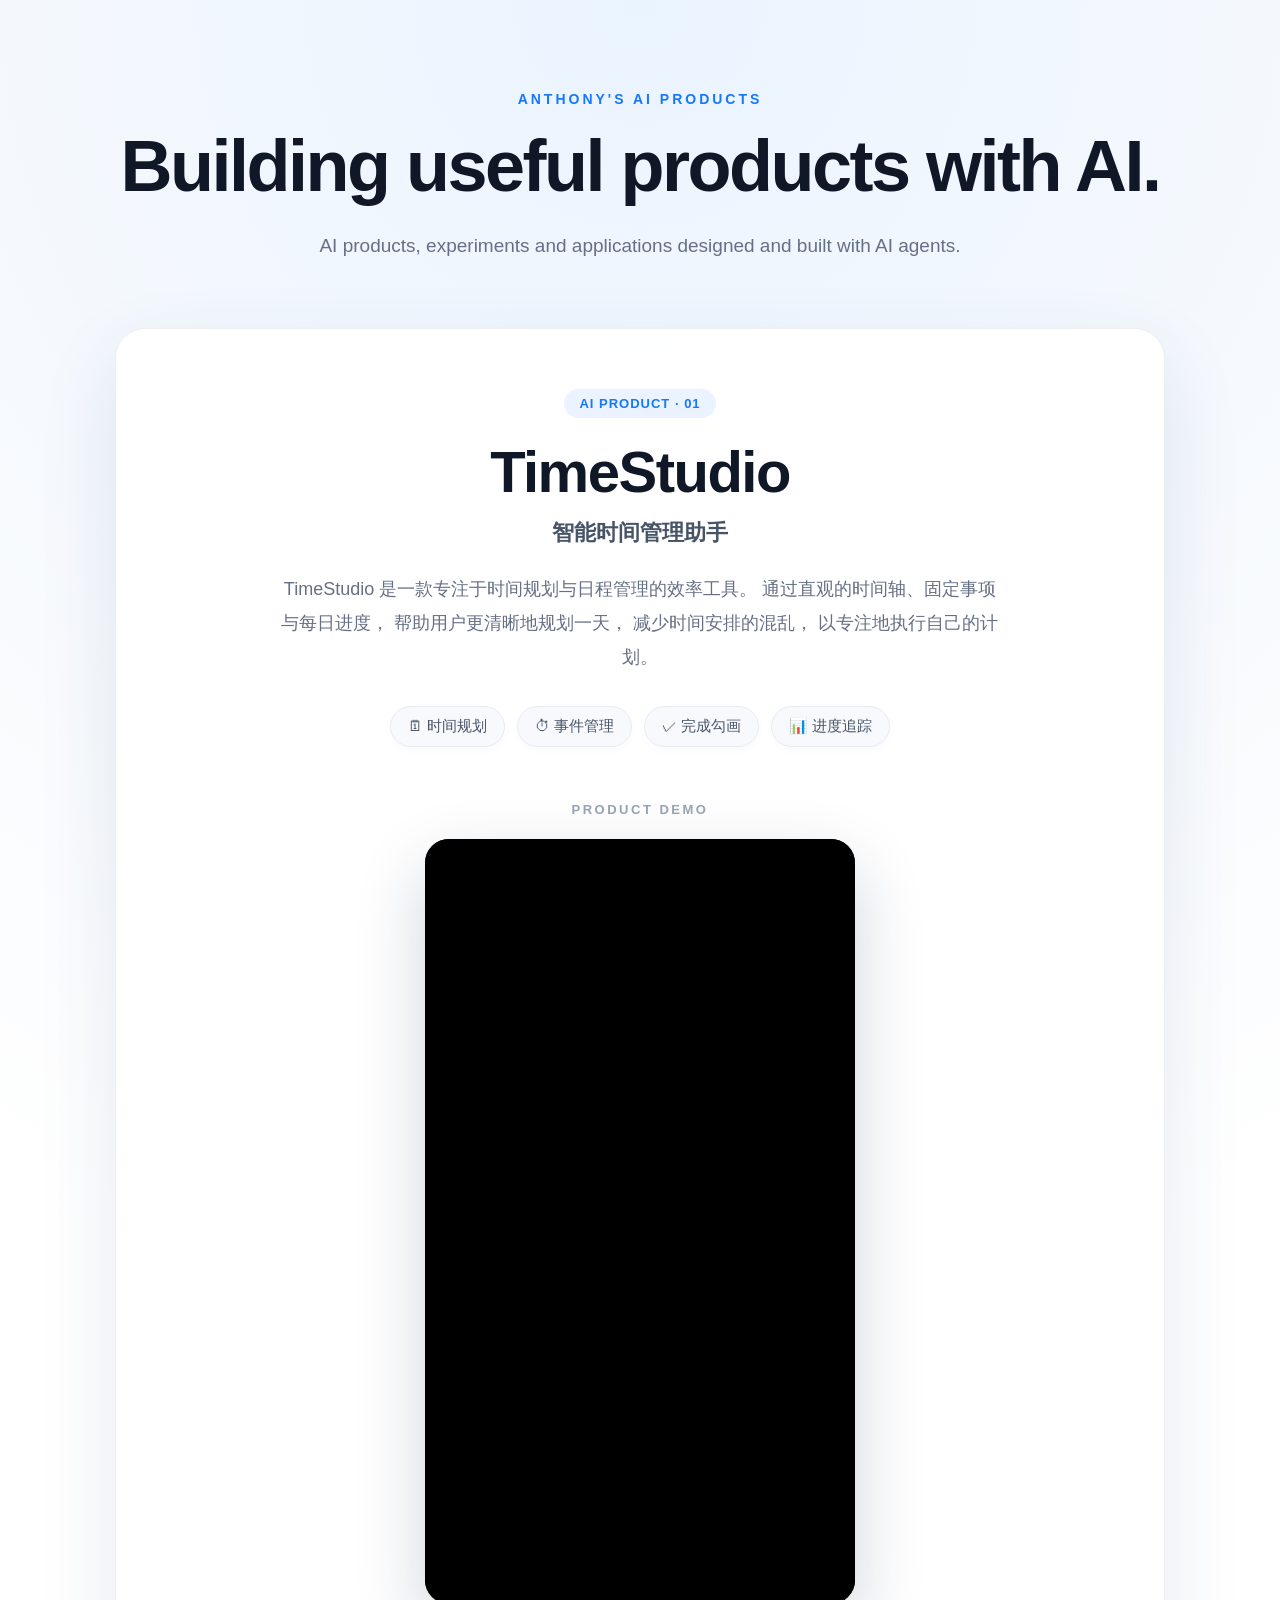
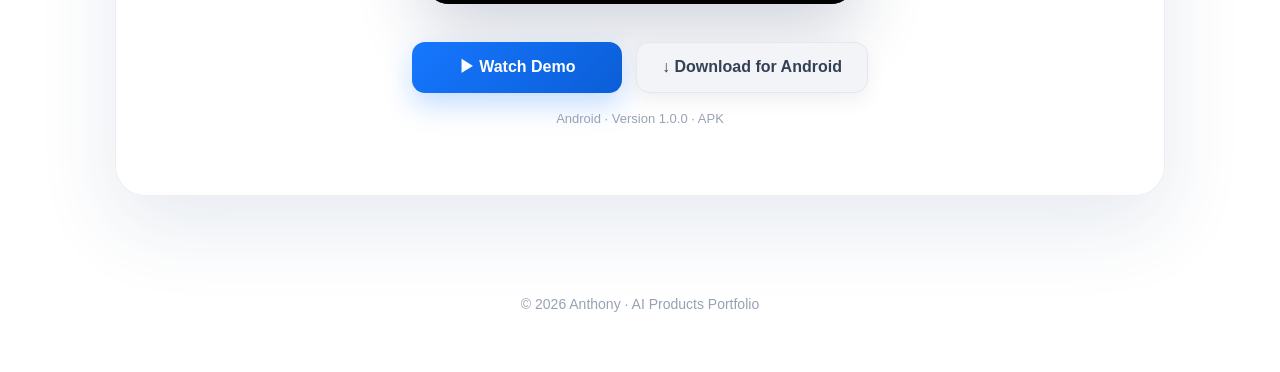
==== index.html @ 32ff1c7b "Update index.html" ====
<!DOCTYPE html>
<html lang="zh-CN">

<head>

  <meta charset="UTF-8">

  <meta name="viewport"
        content="width=device-width, initial-scale=1.0">

  <title>
    Anthony's AI Products | TimeStudio
  </title>


  <style>

    * {
      box-sizing: border-box;
    }


    html {
      scroll-behavior: smooth;
    }


    body {

      margin: 0;

      font-family:
        -apple-system,
        BlinkMacSystemFont,
        "Segoe UI",
        "PingFang SC",
        "Microsoft YaHei",
        Arial,
        sans-serif;

      color: #172033;

      background:
        radial-gradient(
          circle at 50% 0%,
          #eaf4ff 0%,
          #f6f9fd 35%,
          #ffffff 65%
        );

    }


    /* =========================
       HEADER
       ========================= */


    header {

      max-width: 1100px;

      margin: auto;

      padding:
        90px
        30px
        55px;

      text-align: center;

    }


    .brand {

      display: inline-block;

      margin-bottom: 22px;

      font-size: 14px;

      font-weight: 800;

      letter-spacing: 3px;

      color: #1677ff;

    }


    header h1 {

      margin: 0;

      font-size:
        clamp(
          42px,
          7vw,
          72px
        );

      line-height: 1.05;

      letter-spacing: -2.5px;

      color: #101828;

    }


    header p {

      max-width: 680px;

      margin:
        24px
        auto
        0;

      font-size: 19px;

      line-height: 1.8;

      color: #667085;

    }



    /* =========================
       PRODUCT CARD
       ========================= */


    .product {

      max-width: 1050px;

      margin:
        10px
        auto
        100px;

      padding:
        60px
        55px
        65px;

      background:
        rgba(
          255,
          255,
          255,
          0.94
        );

      border:
        1px
        solid
        rgba(
          20,
          40,
          80,
          0.08
        );

      border-radius: 30px;

      box-shadow:
        0
        30px
        80px
        rgba(
          31,
          65,
          120,
          0.11
        );

      backdrop-filter:
        blur(18px);

    }



    .product-top {

      max-width: 760px;

      margin: auto;

      text-align: center;

    }



    .product-label {

      display: inline-block;

      padding:
        7px
        15px;

      margin-bottom: 20px;

      background: #eaf3ff;

      color: #1677ff;

      border-radius: 999px;

      font-size: 13px;

      font-weight: 800;

      letter-spacing: 1px;

    }



    .product h2 {

      margin: 0;

      font-size:
        clamp(
          40px,
          5vw,
          58px
        );

      letter-spacing: -1.5px;

      color: #101828;

    }



    .subtitle {

      margin-top: 13px;

      font-size: 22px;

      font-weight: 600;

      color: #475467;

    }



    .description {

      max-width: 720px;

      margin:
        24px
        auto
        0;

      font-size: 18px;

      line-height: 1.9;

      color: #667085;

    }



    /* =========================
       FEATURES
       ========================= */


    .features {

      display: flex;

      flex-wrap: wrap;

      justify-content: center;

      gap: 12px;

      margin:
        32px
        0
        10px;

    }



    .feature {

      padding:
        10px
        17px;

      background: #f7f9fc;

      border:
        1px
        solid
        #e7ecf3;

      border-radius: 999px;

      font-size: 15px;

      color: #475467;

      box-shadow:
        0
        3px
        10px
        rgba(
          0,
          0,
          0,
          0.025
        );

    }



    /* =========================
       DEMO VIDEO
       ========================= */


    .demo-section {

      margin-top: 55px;

      text-align: center;

    }



    .demo-title {

      margin-bottom: 22px;

      font-size: 13px;

      font-weight: 800;

      letter-spacing: 2.5px;

      color: #98a2b3;

    }



    .video-wrapper {

      max-width: 430px;

      margin: auto;

      overflow: hidden;

      background: #000;

      border-radius: 24px;

      box-shadow:
        0
        28px
        70px
        rgba(
          20,
          40,
          80,
          0.2
        );

    }



    .video {

      display: block;

      width: 100%;

      aspect-ratio: 9 / 16;

      border: none;

      background: #000;

    }



    /* =========================
       BUTTONS
       ========================= */


    .buttons {

      display: flex;

      flex-wrap: wrap;

      justify-content: center;

      gap: 14px;

      margin-top: 38px;

    }



    .button {

      display: inline-flex;

      align-items: center;

      justify-content: center;

      min-width: 210px;

      padding:
        15px
        25px;

      border-radius: 13px;

      font-size: 16px;

      font-weight: 700;

      text-decoration: none;

      transition:
        transform 0.2s ease,
        box-shadow 0.2s ease,
        background 0.2s ease;

    }



    .button:hover {

      transform:
        translateY(-2px);

    }



    .primary {

      color: #ffffff;

      background:
        linear-gradient(
          135deg,
          #1677ff,
          #0b5ed7
        );

      box-shadow:
        0
        12px
        28px
        rgba(
          22,
          119,
          255,
          0.25
        );

    }



    .primary:hover {

      box-shadow:
        0
        16px
        34px
        rgba(
          22,
          119,
          255,
          0.32
        );

    }



    .download {

      color: #344054;

      background: #f2f4f7;

      border:
        1px
        solid
        #e4e7ec;

      box-shadow:
        0
        8px
        20px
        rgba(
          16,
          24,
          40,
          0.06
        );

    }



    .download:hover {

      background: #e9eef5;

    }



    /* =========================
       SMALL INFO
       ========================= */


    .download-note {

      margin-top: 16px;

      font-size: 13px;

      line-height: 1.6;

      color: #98a2b3;

    }



    /* =========================
       FOOTER
       ========================= */


    footer {

      padding:
        0
        20px
        60px;

      text-align: center;

      font-size: 14px;

      color: #98a2b3;

    }



    /* =========================
       MOBILE
       ========================= */


    @media (
      max-width: 700px
    ) {


      header {

        padding:
          60px
          22px
          40px;

      }


      header h1 {

        letter-spacing: -1.5px;

      }


      header p {

        font-size: 17px;

      }


      .product {

        margin:
          10px
          15px
          70px;

        padding:
          40px
          20px
          45px;

        border-radius: 22px;

      }


      .subtitle {

        font-size: 19px;

      }


      .description {

        font-size: 16px;

      }


      .video-wrapper {

        max-width: 100%;

      }


      .buttons {

        flex-direction: column;

      }


      .button {

        width: 100%;

      }


    }

  </style>

</head>



<body>



  <!-- =========================
       WEBSITE INTRO
       ========================= -->


  <header>

    <div class="brand">

      ANTHONY'S AI PRODUCTS

    </div>


    <h1>

      Building useful products
      with AI.

    </h1>


    <p>

      AI products, experiments and applications
      designed and built with AI agents.

    </p>

  </header>





  <!-- =========================
       TIMESTUDIO PRODUCT
       ========================= -->


  <main class="product">


    <div class="product-top">


      <div class="product-label">

        AI PRODUCT · 01

      </div>



      <h2>

        TimeStudio

      </h2>



      <div class="subtitle">

        智能时间管理助手

      </div>



      <p class="description">

        TimeStudio 是一款专注于时间规划与日程管理的效率工具。
        通过直观的时间轴、固定事项与每日进度，
        帮助用户更清晰地规划一天，
        减少时间安排的混乱，
        以专注地执行自己的计划。

      </p>



      <!-- 功能标签 -->


      <div class="features">


        <div class="feature">

          🗓 时间规划

        </div>


        <div class="feature">

          ⏱ 事件管理

        </div>


        <div class="feature">

          ✓ 完成勾画

        </div>


        <div class="feature">

          📊 进度追踪

        </div>


      </div>


    </div>





    <!-- =========================
         PRODUCT DEMO
         ========================= -->


    <section class="demo-section">


      <div class="demo-title">

        PRODUCT DEMO

      </div>



      <div class="video-wrapper">


        <iframe

          class="video"

          src="https://player.bilibili.com/player.html?isOutside=true&bvid=BV1Lkh467E7m&p=1&autoplay=0"

          scrolling="no"

          frameborder="0"

          allow="fullscreen"

          allowfullscreen>

        </iframe>


      </div>





      <!-- =========================
           ACTION BUTTONS
           ========================= -->


      <div class="buttons">


        <!-- Bilibili 视频 -->


        <a

          class="button primary"

          href="https://www.bilibili.com/video/BV1Lkh467E7m/"

          target="_blank"

          rel="noopener noreferrer">

          ▶ Watch Demo

        </a>



        <!-- Android APK 下载 -->


        <a

          class="button download"

          href="https://github.com/shuizhongjushi0910-eng/shuizhongjushi0910-eng.github.io/releases/download/v1.0.0/TimeStudio-v1.0.0-Android.apk">

          ↓ Download for Android

        </a>


      </div>



      <div class="download-note">

        Android · Version 1.0.0 · APK

      </div>


    </section>


  </main>





  <!-- =========================
       FOOTER
       ========================= -->


  <footer>

    © 2026 Anthony · AI Products Portfolio

  </footer>



</body>

</html>
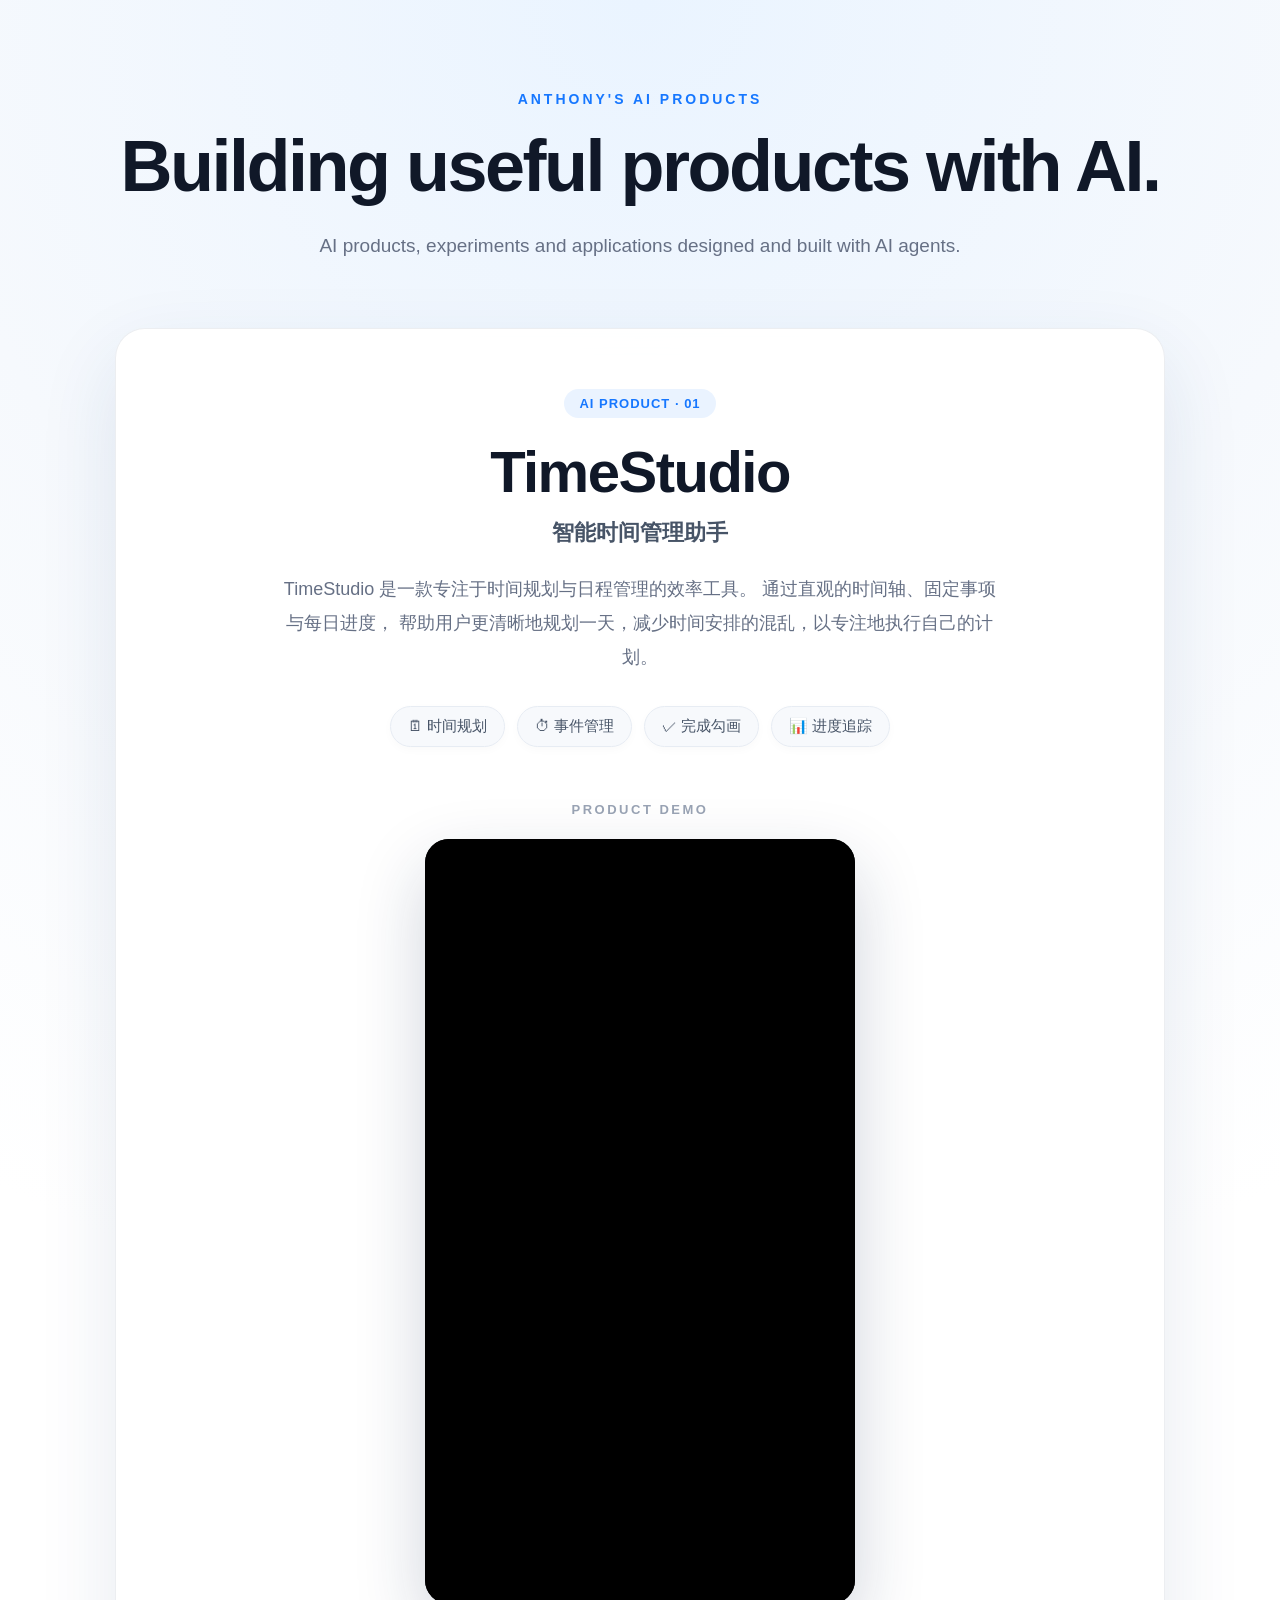
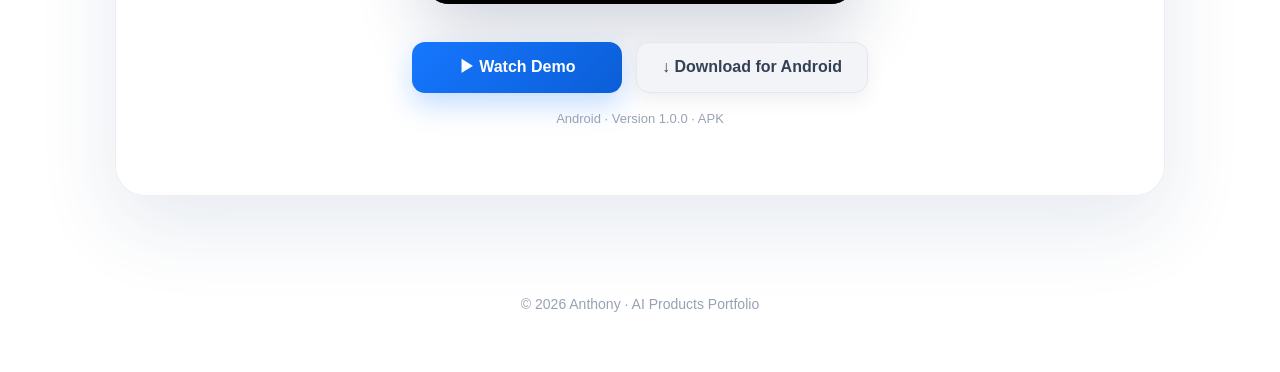
==== commit 1359f251: "Update index.html" ====
--- a/index.html
+++ b/index.html
@@ -758,9 +758,7 @@
 
         TimeStudio 是一款专注于时间规划与日程管理的效率工具。
         通过直观的时间轴、固定事项与每日进度，
-        帮助用户更清晰地规划一天，
-        减少时间安排的混乱，
-        以专注地执行自己的计划。
+        帮助用户更清晰地规划一天，减少时间安排的混乱，以专注地执行自己的计划。
 
       </p>
 
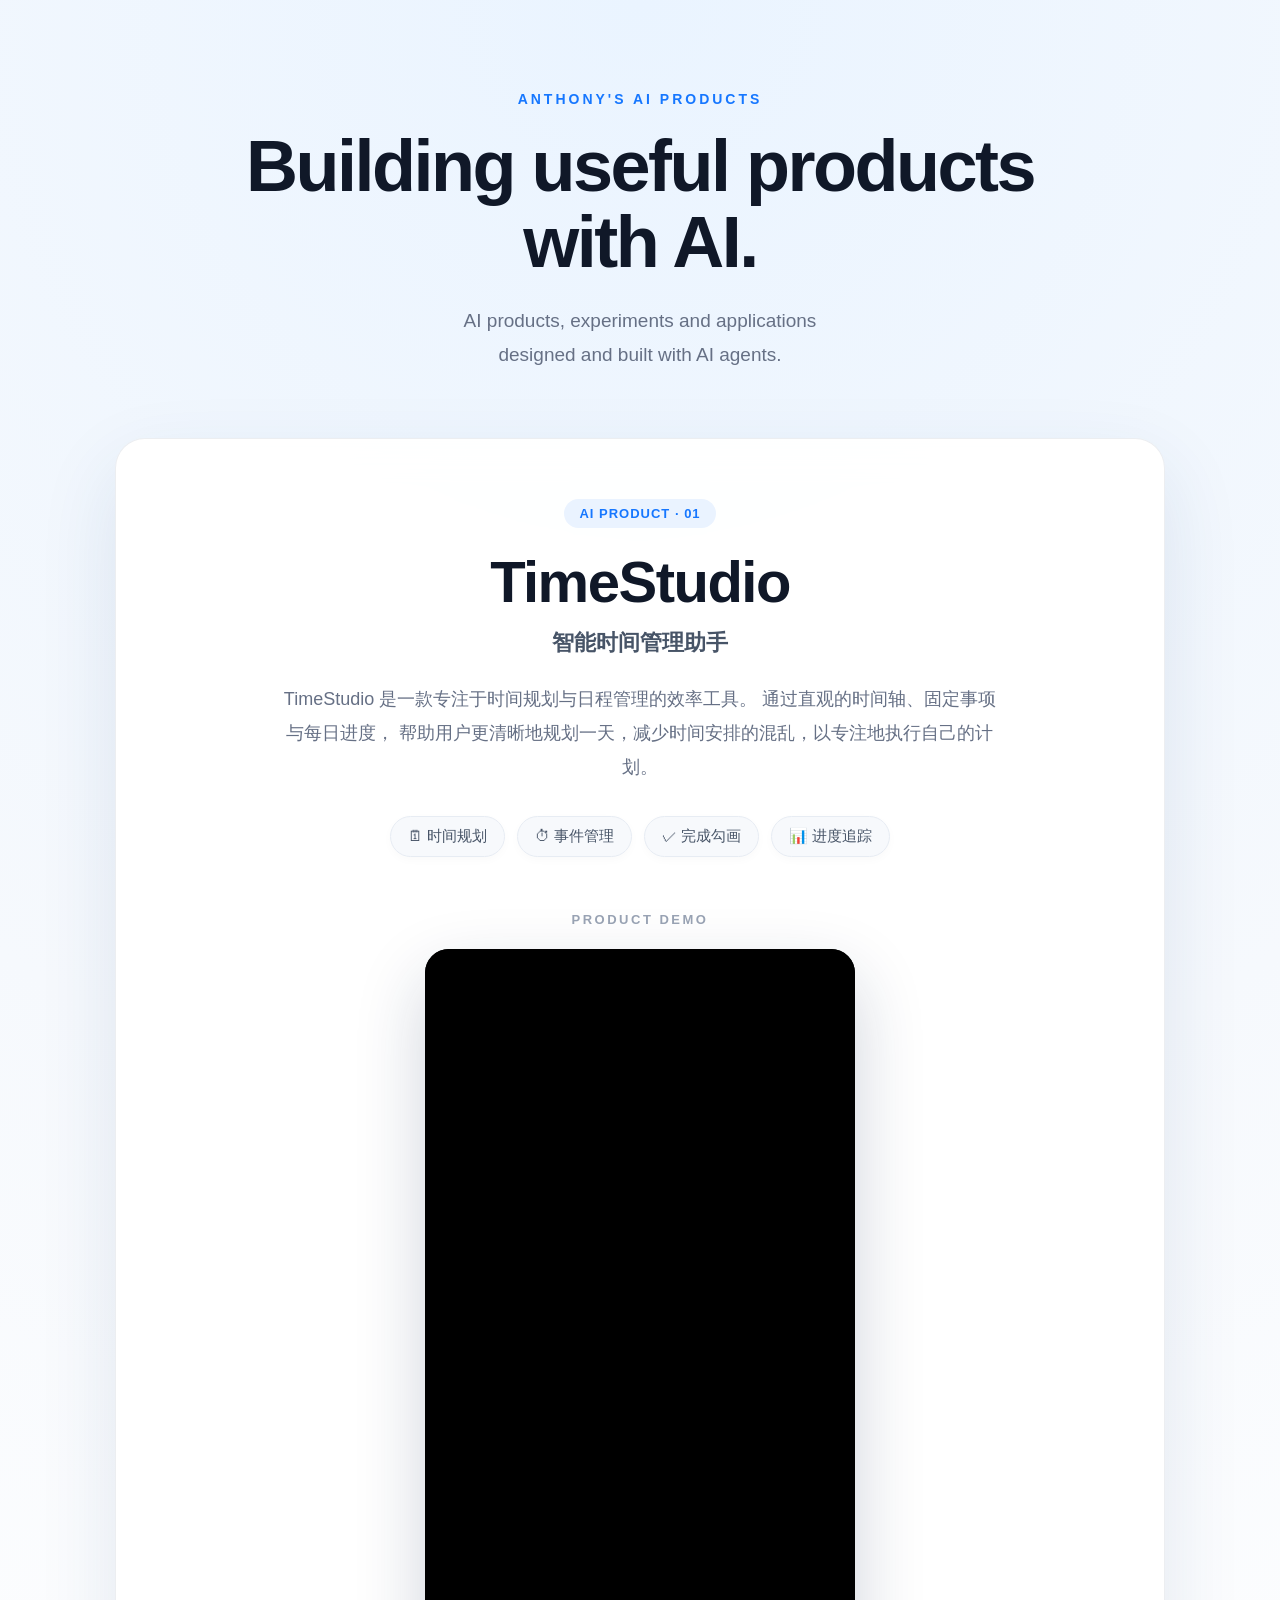
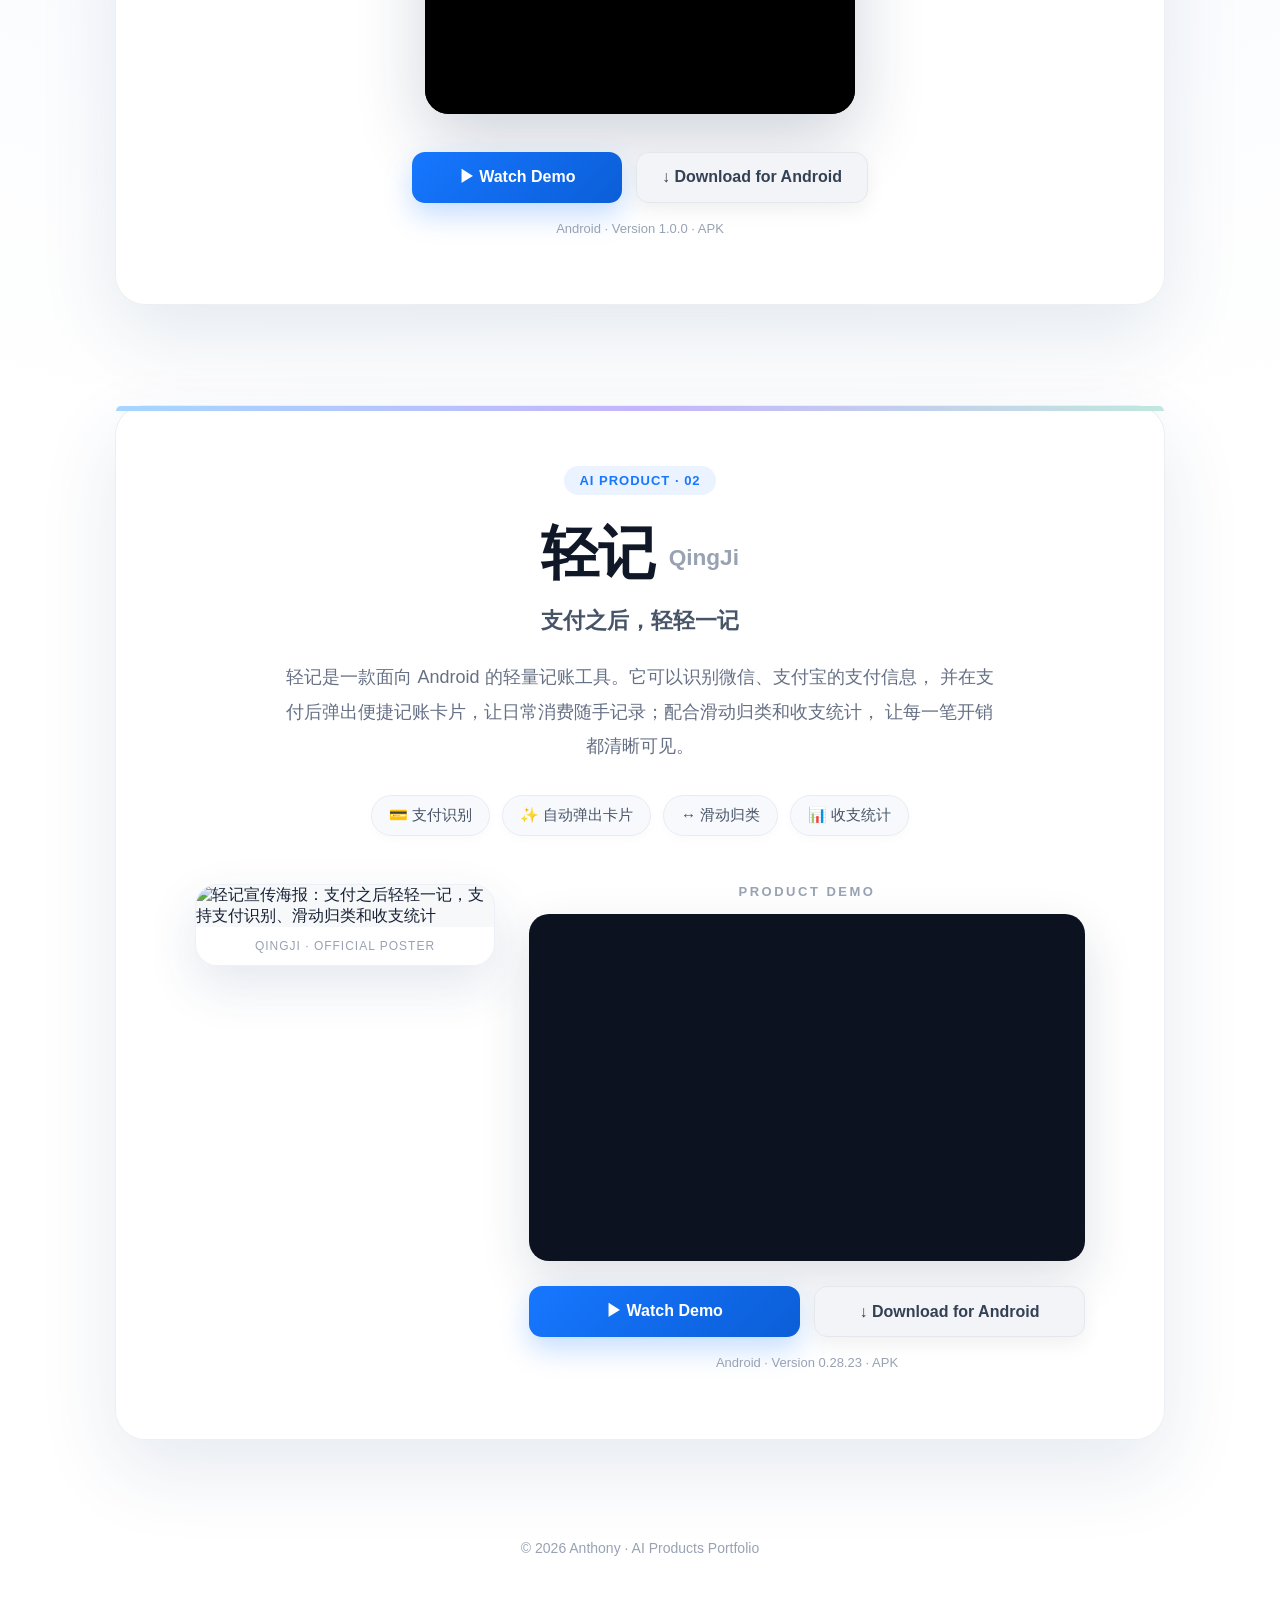
==== commit f93990f2: "Update index.html" ====
--- a/index.html
+++ b/index.html
@@ -1,928 +1,344 @@
 <!DOCTYPE html>
 <html lang="zh-CN">
-
 <head>
-
   <meta charset="UTF-8">
-
-  <meta name="viewport"
-        content="width=device-width, initial-scale=1.0">
-
-  <title>
-    Anthony's AI Products | TimeStudio
-  </title>
-
-
+  <meta name="viewport" content="width=device-width, initial-scale=1.0">
+  <meta name="description" content="Anthony's AI Products：TimeStudio 智能时间管理助手与轻记智能记账工具。">
+  <title>Anthony's AI Products | TimeStudio &amp; 轻记</title>
   <style>
-
-    * {
-      box-sizing: border-box;
-    }
-
-
-    html {
-      scroll-behavior: smooth;
-    }
-
-
+    * { box-sizing: border-box; }
+    html { scroll-behavior: smooth; }
     body {
-
       margin: 0;
-
-      font-family:
-        -apple-system,
-        BlinkMacSystemFont,
-        "Segoe UI",
-        "PingFang SC",
-        "Microsoft YaHei",
-        Arial,
-        sans-serif;
-
+      font-family: -apple-system, BlinkMacSystemFont, "Segoe UI", "PingFang SC", "Microsoft YaHei", Arial, sans-serif;
       color: #172033;
-
-      background:
-        radial-gradient(
-          circle at 50% 0%,
-          #eaf4ff 0%,
-          #f6f9fd 35%,
-          #ffffff 65%
-        );
-
-    }
-
-
-    /* =========================
-       HEADER
-       ========================= */
-
-
+      background: radial-gradient(circle at 50% 0%, #eaf4ff 0%, #f6f9fd 35%, #ffffff 65%);
+    }
     header {
-
       max-width: 1100px;
-
       margin: auto;
-
-      padding:
-        90px
-        30px
-        55px;
-
-      text-align: center;
-
-    }
-
-
+      padding: 90px 30px 55px;
+      text-align: center;
+    }
     .brand {
-
       display: inline-block;
-
       margin-bottom: 22px;
-
       font-size: 14px;
-
       font-weight: 800;
-
       letter-spacing: 3px;
-
       color: #1677ff;
-
-    }
-
-
+    }
     header h1 {
-
       margin: 0;
-
-      font-size:
-        clamp(
-          42px,
-          7vw,
-          72px
-        );
-
+      font-size: clamp(42px, 7vw, 72px);
       line-height: 1.05;
-
       letter-spacing: -2.5px;
-
       color: #101828;
-
-    }
-
-
+    }
     header p {
-
       max-width: 680px;
-
-      margin:
-        24px
-        auto
-        0;
-
+      margin: 24px auto 0;
       font-size: 19px;
-
       line-height: 1.8;
-
       color: #667085;
-
-    }
-
-
-
-    /* =========================
-       PRODUCT CARD
-       ========================= */
-
-
+    }
     .product {
-
       max-width: 1050px;
-
-      margin:
-        10px
-        auto
-        100px;
-
-      padding:
-        60px
-        55px
-        65px;
-
-      background:
-        rgba(
-          255,
-          255,
-          255,
-          0.94
-        );
-
-      border:
-        1px
-        solid
-        rgba(
-          20,
-          40,
-          80,
-          0.08
-        );
-
+      margin: 10px auto 100px;
+      padding: 60px 55px 65px;
+      background: rgba(255, 255, 255, 0.94);
+      border: 1px solid rgba(20, 40, 80, 0.08);
       border-radius: 30px;
-
-      box-shadow:
-        0
-        30px
-        80px
-        rgba(
-          31,
-          65,
-          120,
-          0.11
-        );
-
-      backdrop-filter:
-        blur(18px);
-
-    }
-
-
-
+      box-shadow: 0 30px 80px rgba(31, 65, 120, 0.11);
+      backdrop-filter: blur(18px);
+    }
     .product-top {
-
       max-width: 760px;
-
       margin: auto;
-
-      text-align: center;
-
-    }
-
-
-
+      text-align: center;
+    }
     .product-label {
-
       display: inline-block;
-
-      padding:
-        7px
-        15px;
-
+      padding: 7px 15px;
       margin-bottom: 20px;
-
       background: #eaf3ff;
-
       color: #1677ff;
-
       border-radius: 999px;
-
       font-size: 13px;
-
       font-weight: 800;
-
       letter-spacing: 1px;
-
-    }
-
-
-
+    }
     .product h2 {
-
       margin: 0;
-
-      font-size:
-        clamp(
-          40px,
-          5vw,
-          58px
-        );
-
+      font-size: clamp(40px, 5vw, 58px);
       letter-spacing: -1.5px;
-
       color: #101828;
-
-    }
-
-
-
+    }
     .subtitle {
-
       margin-top: 13px;
-
       font-size: 22px;
-
       font-weight: 600;
-
       color: #475467;
-
-    }
-
-
-
+    }
     .description {
-
       max-width: 720px;
-
-      margin:
-        24px
-        auto
-        0;
-
+      margin: 24px auto 0;
       font-size: 18px;
-
       line-height: 1.9;
-
       color: #667085;
-
-    }
-
-
-
-    /* =========================
-       FEATURES
-       ========================= */
-
-
+    }
     .features {
-
       display: flex;
-
       flex-wrap: wrap;
-
       justify-content: center;
-
       gap: 12px;
-
-      margin:
-        32px
-        0
-        10px;
-
-    }
-
-
-
+      margin: 32px 0 10px;
+    }
     .feature {
-
-      padding:
-        10px
-        17px;
-
+      padding: 10px 17px;
       background: #f7f9fc;
-
-      border:
-        1px
-        solid
-        #e7ecf3;
-
+      border: 1px solid #e7ecf3;
       border-radius: 999px;
-
       font-size: 15px;
-
       color: #475467;
-
-      box-shadow:
-        0
-        3px
-        10px
-        rgba(
-          0,
-          0,
-          0,
-          0.025
-        );
-
-    }
-
-
-
-    /* =========================
-       DEMO VIDEO
-       ========================= */
-
-
+      box-shadow: 0 3px 10px rgba(0, 0, 0, 0.025);
+    }
     .demo-section {
-
       margin-top: 55px;
-
-      text-align: center;
-
-    }
-
-
-
+      text-align: center;
+    }
     .demo-title {
-
       margin-bottom: 22px;
-
       font-size: 13px;
-
       font-weight: 800;
-
       letter-spacing: 2.5px;
-
       color: #98a2b3;
-
-    }
-
-
-
+    }
     .video-wrapper {
-
       max-width: 430px;
-
       margin: auto;
-
       overflow: hidden;
-
       background: #000;
-
       border-radius: 24px;
-
-      box-shadow:
-        0
-        28px
-        70px
-        rgba(
-          20,
-          40,
-          80,
-          0.2
-        );
-
-    }
-
-
-
+      box-shadow: 0 28px 70px rgba(20, 40, 80, 0.2);
+    }
     .video {
-
       display: block;
-
       width: 100%;
-
       aspect-ratio: 9 / 16;
-
       border: none;
-
       background: #000;
-
-    }
-
-
-
-    /* =========================
-       BUTTONS
-       ========================= */
-
-
+    }
     .buttons {
-
       display: flex;
-
       flex-wrap: wrap;
-
       justify-content: center;
-
       gap: 14px;
-
       margin-top: 38px;
-
-    }
-
-
-
+    }
     .button {
-
       display: inline-flex;
-
       align-items: center;
-
       justify-content: center;
-
       min-width: 210px;
-
-      padding:
-        15px
-        25px;
-
+      padding: 15px 25px;
       border-radius: 13px;
-
       font-size: 16px;
-
       font-weight: 700;
-
       text-decoration: none;
-
-      transition:
-        transform 0.2s ease,
-        box-shadow 0.2s ease,
-        background 0.2s ease;
-
-    }
-
-
-
-    .button:hover {
-
-      transform:
-        translateY(-2px);
-
-    }
-
-
-
+      transition: transform 0.2s ease, box-shadow 0.2s ease, background 0.2s ease;
+    }
+    .button:hover { transform: translateY(-2px); }
+    .button:focus-visible { outline: 3px solid #91c2ff; outline-offset: 3px; }
     .primary {
-
       color: #ffffff;
-
-      background:
-        linear-gradient(
-          135deg,
-          #1677ff,
-          #0b5ed7
-        );
-
-      box-shadow:
-        0
-        12px
-        28px
-        rgba(
-          22,
-          119,
-          255,
-          0.25
-        );
-
-    }
-
-
-
-    .primary:hover {
-
-      box-shadow:
-        0
-        16px
-        34px
-        rgba(
-          22,
-          119,
-          255,
-          0.32
-        );
-
-    }
-
-
-
+      background: linear-gradient(135deg, #1677ff, #0b5ed7);
+      box-shadow: 0 12px 28px rgba(22, 119, 255, 0.25);
+    }
+    .primary:hover { box-shadow: 0 16px 34px rgba(22, 119, 255, 0.32); }
     .download {
-
       color: #344054;
-
       background: #f2f4f7;
-
-      border:
-        1px
-        solid
-        #e4e7ec;
-
-      box-shadow:
-        0
-        8px
-        20px
-        rgba(
-          16,
-          24,
-          40,
-          0.06
-        );
-
-    }
-
-
-
-    .download:hover {
-
-      background: #e9eef5;
-
-    }
-
-
-
-    /* =========================
-       SMALL INFO
-       ========================= */
-
-
+      border: 1px solid #e4e7ec;
+      box-shadow: 0 8px 20px rgba(16, 24, 40, 0.06);
+    }
+    .download:hover { background: #e9eef5; }
     .download-note {
-
       margin-top: 16px;
-
       font-size: 13px;
-
       line-height: 1.6;
-
       color: #98a2b3;
-
-    }
-
-
-
-    /* =========================
-       FOOTER
-       ========================= */
-
-
+    }
     footer {
-
-      padding:
-        0
-        20px
-        60px;
-
-      text-align: center;
-
+      padding: 0 20px 60px;
+      text-align: center;
       font-size: 14px;
-
       color: #98a2b3;
-
-    }
-
-
-
-    /* =========================
-       MOBILE
-       ========================= */
-
-
-    @media (
-      max-width: 700px
-    ) {
-
-
-      header {
-
-        padding:
-          60px
-          22px
-          40px;
-
-      }
-
-
-      header h1 {
-
-        letter-spacing: -1.5px;
-
-      }
-
-
-      header p {
-
-        font-size: 17px;
-
-      }
-
-
-      .product {
-
-        margin:
-          10px
-          15px
-          70px;
-
-        padding:
-          40px
-          20px
-          45px;
-
-        border-radius: 22px;
-
-      }
-
-
-      .subtitle {
-
-        font-size: 19px;
-
-      }
-
-
-      .description {
-
-        font-size: 16px;
-
-      }
-
-
-      .video-wrapper {
-
-        max-width: 100%;
-
-      }
-
-
-      .buttons {
-
-        flex-direction: column;
-
-      }
-
-
-      .button {
-
-        width: 100%;
-
-      }
-
-
-    }
-
+    }
+
+    /* 轻记：延续原有产品卡片风格，仅增加海报与横屏视频的组合布局 */
+    .qingji-product { position: relative; }
+    .qingji-product::before {
+      content: "";
+      position: absolute;
+      inset: 0 0 auto 0;
+      height: 5px;
+      border-radius: 30px 30px 0 0;
+      background: linear-gradient(90deg, #a5d6ff, #c4b5fd, #c1e7de);
+    }
+    .qingji-showcase {
+      display: grid;
+      grid-template-columns: minmax(0, 300px) minmax(0, 1fr);
+      gap: 34px;
+      align-items: start;
+      max-width: 890px;
+      margin: 48px auto 0;
+    }
+    .qingji-poster {
+      margin: 0;
+      border: 1px solid #edf0f6;
+      border-radius: 22px;
+      overflow: hidden;
+      background: #f6f8fa;
+      box-shadow: 0 20px 50px rgba(31, 65, 120, 0.12);
+    }
+    .qingji-poster img {
+      display: block;
+      width: 100%;
+      height: auto;
+    }
+    .qingji-showcase .demo-title { text-align: center; margin: 0 0 15px; }
+    .qingji-video {
+      width: 100%;
+      border-radius: 20px;
+      overflow: hidden;
+      background: #0c1220;
+      box-shadow: 0 20px 50px rgba(20, 40, 80, 0.14);
+    }
+    .qingji-video iframe {
+      display: block;
+      width: 100%;
+      aspect-ratio: 16 / 10;
+      border: 0;
+    }
+    .qingji-showcase .buttons { margin-top: 25px; }
+    .qingji-showcase .button { flex: 1 1 210px; min-width: 0; padding-inline: 17px; }
+    .qingji-showcase .download-note { text-align: center; }
+    .poster-caption {
+      display: block;
+      padding: 12px 16px;
+      text-align: center;
+      font-size: 12px;
+      letter-spacing: 1px;
+      color: #98a2b3;
+      background: white;
+    }
+
+    @media (max-width: 700px) {
+      header { padding: 60px 22px 40px; }
+      header h1 { letter-spacing: -1.5px; }
+      header p { font-size: 17px; }
+      .product { margin: 10px 15px 70px; padding: 40px 20px 45px; border-radius: 22px; }
+      .subtitle { font-size: 19px; }
+      .description { font-size: 16px; }
+      .video-wrapper { max-width: 100%; }
+      .buttons { flex-direction: column; }
+      .button { width: 100%; }
+      .qingji-showcase { grid-template-columns: 1fr; gap: 30px; margin-top: 35px; }
+      .qingji-poster { max-width: 350px; width: 100%; margin: auto; }
+      .qingji-product::before { border-radius: 22px 22px 0 0; }
+      .qingji-showcase .buttons { flex-direction: column; }
+      .qingji-showcase .button { flex: initial; }
+    }
   </style>
-
 </head>
-
-
-
 <body>
-
-
-
-  <!-- =========================
-       WEBSITE INTRO
-       ========================= -->
-
-
+  <!-- 网站首页简介 -->
   <header>
-
-    <div class="brand">
-
-      ANTHONY'S AI PRODUCTS
-
-    </div>
-
-
-    <h1>
-
-      Building useful products
-      with AI.
-
-    </h1>
-
-
-    <p>
-
-      AI products, experiments and applications
-      designed and built with AI agents.
-
-    </p>
-
+    <div class="brand">ANTHONY'S AI PRODUCTS</div>
+    <h1>Building useful products<br>with AI.</h1>
+    <p>AI products, experiments and applications<br>designed and built with AI agents.</p>
   </header>
 
-
-
-
-
-  <!-- =========================
-       TIMESTUDIO PRODUCT
-       ========================= -->
-
-
-  <main class="product">
-
-
-    <div class="product-top">
-
-
-      <div class="product-label">
-
-        AI PRODUCT · 01
-
+  <!-- 产品 01：TimeStudio（保留原有内容和链接） -->
+  <main>
+    <section class="product" id="timestudio" aria-labelledby="timestudio-title">
+      <div class="product-top">
+        <div class="product-label">AI PRODUCT · 01</div>
+        <h2 id="timestudio-title">TimeStudio</h2>
+        <div class="subtitle">智能时间管理助手</div>
+        <p class="description">
+          TimeStudio 是一款专注于时间规划与日程管理的效率工具。
+          通过直观的时间轴、固定事项与每日进度，
+          帮助用户更清晰地规划一天，减少时间安排的混乱，以专注地执行自己的计划。
+        </p>
+        <div class="features">
+          <div class="feature">🗓 时间规划</div>
+          <div class="feature">⏱ 事件管理</div>
+          <div class="feature">✓ 完成勾画</div>
+          <div class="feature">📊 进度追踪</div>
+        </div>
       </div>
-
-
-
-      <h2>
-
-        TimeStudio
-
-      </h2>
-
-
-
-      <div class="subtitle">
-
-        智能时间管理助手
-
+      <section class="demo-section" aria-label="TimeStudio 产品演示">
+        <div class="demo-title">PRODUCT DEMO</div>
+        <div class="video-wrapper">
+          <iframe class="video"
+            src="https://player.bilibili.com/player.html?isOutside=true&amp;bvid=BV1Lkh467E7m&amp;p=1&amp;autoplay=0"
+            title="TimeStudio 产品演示视频"
+            scrolling="no" allow="fullscreen" allowfullscreen loading="lazy"></iframe>
+        </div>
+        <div class="buttons">
+          <a class="button primary" href="https://www.bilibili.com/video/BV1Lkh467E7m/" target="_blank" rel="noopener noreferrer">▶ Watch Demo</a>
+          <a class="button download" href="https://github.com/shuizhongjushi0910-eng/shuizhongjushi0910-eng.github.io/releases/download/v1.0.0/TimeStudio-v1.0.0-Android.apk">↓ Download for Android</a>
+        </div>
+        <div class="download-note">Android · Version 1.0.0 · APK</div>
+      </section>
+    </section>
+
+    <!-- 产品 02：轻记 -->
+    <section class="product qingji-product" id="qingji" aria-labelledby="qingji-title">
+      <div class="product-top">
+        <div class="product-label">AI PRODUCT · 02</div>
+        <h2 id="qingji-title">轻记 <span lang="en" style="font-size:.39em;vertical-align:middle;letter-spacing:0;color:#98a2b3;font-weight:600">QingJi</span></h2>
+        <div class="subtitle">支付之后，轻轻一记</div>
+        <p class="description">
+          轻记是一款面向 Android 的轻量记账工具。它可以识别微信、支付宝的支付信息，
+          并在支付后弹出便捷记账卡片，让日常消费随手记录；配合滑动归类和收支统计，
+          让每一笔开销都清晰可见。
+        </p>
+        <div class="features">
+          <div class="feature">💳 支付识别</div>
+          <div class="feature">✨ 自动弹出卡片</div>
+          <div class="feature">↔ 滑动归类</div>
+          <div class="feature">📊 收支统计</div>
+        </div>
       </div>
 
-
-
-      <p class="description">
-
-        TimeStudio 是一款专注于时间规划与日程管理的效率工具。
-        通过直观的时间轴、固定事项与每日进度，
-        帮助用户更清晰地规划一天，减少时间安排的混乱，以专注地执行自己的计划。
-
-      </p>
-
-
-
-      <!-- 功能标签 -->
-
-
-      <div class="features">
-
-
-        <div class="feature">
-
-          🗓 时间规划
-
-        </div>
-
-
-        <div class="feature">
-
-          ⏱ 事件管理
-
-        </div>
-
-
-        <div class="feature">
-
-          ✓ 完成勾画
-
-        </div>
-
-
-        <div class="feature">
-
-          📊 进度追踪
-
-        </div>
-
-
+      <div class="qingji-showcase">
+        <figure class="qingji-poster">
+          <!-- 同目录必须上传 qingji-poster.png -->
+          <img src="qingji-poster.png" alt="轻记宣传海报：支付之后轻轻一记，支持支付识别、滑动归类和收支统计" loading="lazy">
+          <figcaption class="poster-caption">QINGJI · OFFICIAL POSTER</figcaption>
+        </figure>
+        <section aria-label="轻记宣传视频与下载">
+          <div class="demo-title">PRODUCT DEMO</div>
+          <div class="qingji-video">
+            <iframe
+              src="https://player.bilibili.com/player.html?isOutside=true&amp;bvid=BV1Wpak6gEKF&amp;p=1&amp;autoplay=0"
+              title="轻记 Android 智能记账宣传视频"
+              scrolling="no" allow="fullscreen" allowfullscreen loading="lazy"></iframe>
+          </div>
+          <div class="buttons">
+            <a class="button primary" href="https://www.bilibili.com/video/BV1Wpak6gEKF/" target="_blank" rel="noopener noreferrer">▶ Watch Demo</a>
+            <!-- 注意：必须先创建 tag 为 qingji-v0.28.23 的 GitHub Release，上传文件 QingJi-v0.28.23-Android.apk，下载按钮才会生效。 -->
+            <a class="button download" href="https://github.com/shuizhongjushi0910-eng/shuizhongjushi0910-eng.github.io/releases/download/qingji-v0.28.23/QingJi-v0.28.23-Android.apk">↓ Download for Android</a>
+          </div>
+          <div class="download-note">Android · Version 0.28.23 · APK</div>
+        </section>
       </div>
-
-
-    </div>
-
-
-
-
-
-    <!-- =========================
-         PRODUCT DEMO
-         ========================= -->
-
-
-    <section class="demo-section">
-
-
-      <div class="demo-title">
-
-        PRODUCT DEMO
-
-      </div>
-
-
-
-      <div class="video-wrapper">
-
-
-        <iframe
-
-          class="video"
-
-          src="https://player.bilibili.com/player.html?isOutside=true&bvid=BV1Lkh467E7m&p=1&autoplay=0"
-
-          scrolling="no"
-
-          frameborder="0"
-
-          allow="fullscreen"
-
-          allowfullscreen>
-
-        </iframe>
-
-
-      </div>
-
-
-
-
-
-      <!-- =========================
-           ACTION BUTTONS
-           ========================= -->
-
-
-      <div class="buttons">
-
-
-        <!-- Bilibili 视频 -->
-
-
-        <a
-
-          class="button primary"
-
-          href="https://www.bilibili.com/video/BV1Lkh467E7m/"
-
-          target="_blank"
-
-          rel="noopener noreferrer">
-
-          ▶ Watch Demo
-
-        </a>
-
-
-
-        <!-- Android APK 下载 -->
-
-
-        <a
-
-          class="button download"
-
-          href="https://github.com/shuizhongjushi0910-eng/shuizhongjushi0910-eng.github.io/releases/download/v1.0.0/TimeStudio-v1.0.0-Android.apk">
-
-          ↓ Download for Android
-
-        </a>
-
-
-      </div>
-
-
-
-      <div class="download-note">
-
-        Android · Version 1.0.0 · APK
-
-      </div>
-
-
     </section>
-
-
   </main>
 
-
-
-
-
-  <!-- =========================
-       FOOTER
-       ========================= -->
-
-
-  <footer>
-
-    © 2026 Anthony · AI Products Portfolio
-
-  </footer>
-
-
-
+  <footer>© 2026 Anthony · AI Products Portfolio</footer>
 </body>
-
 </html>
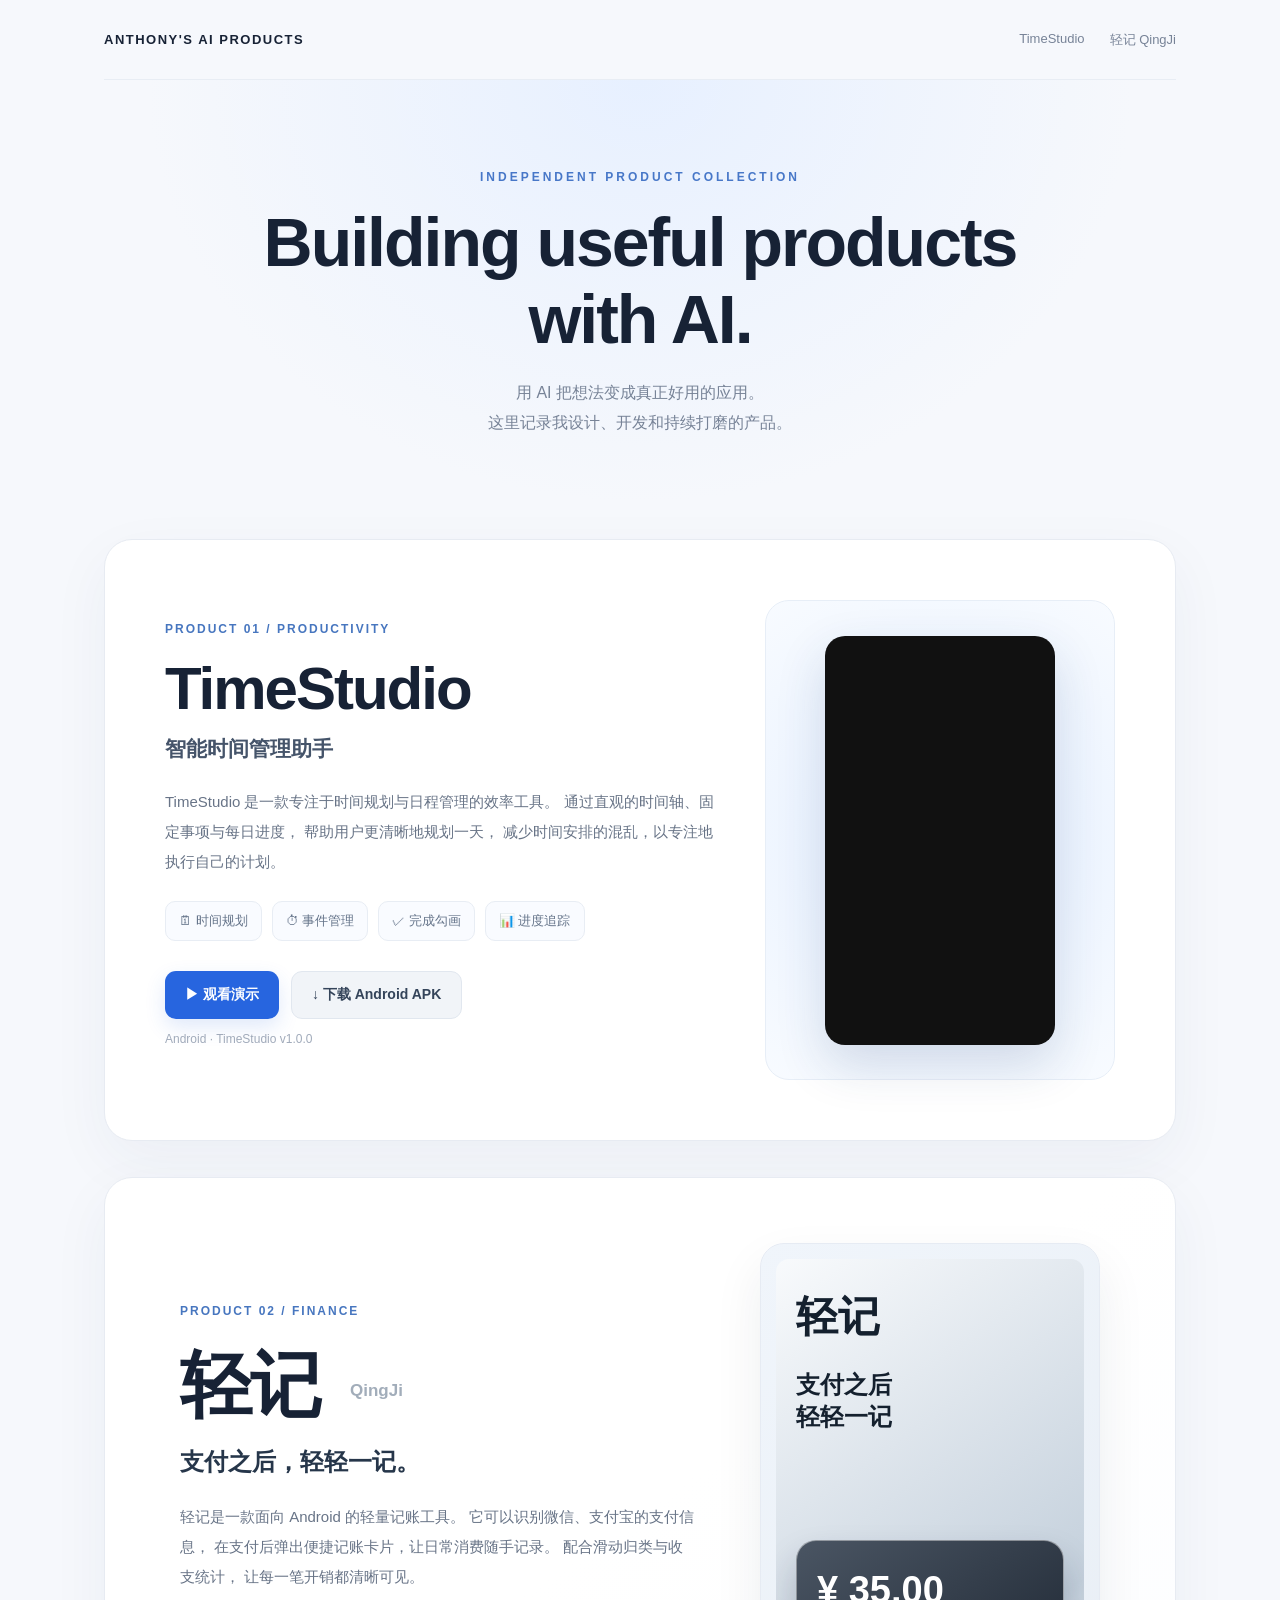
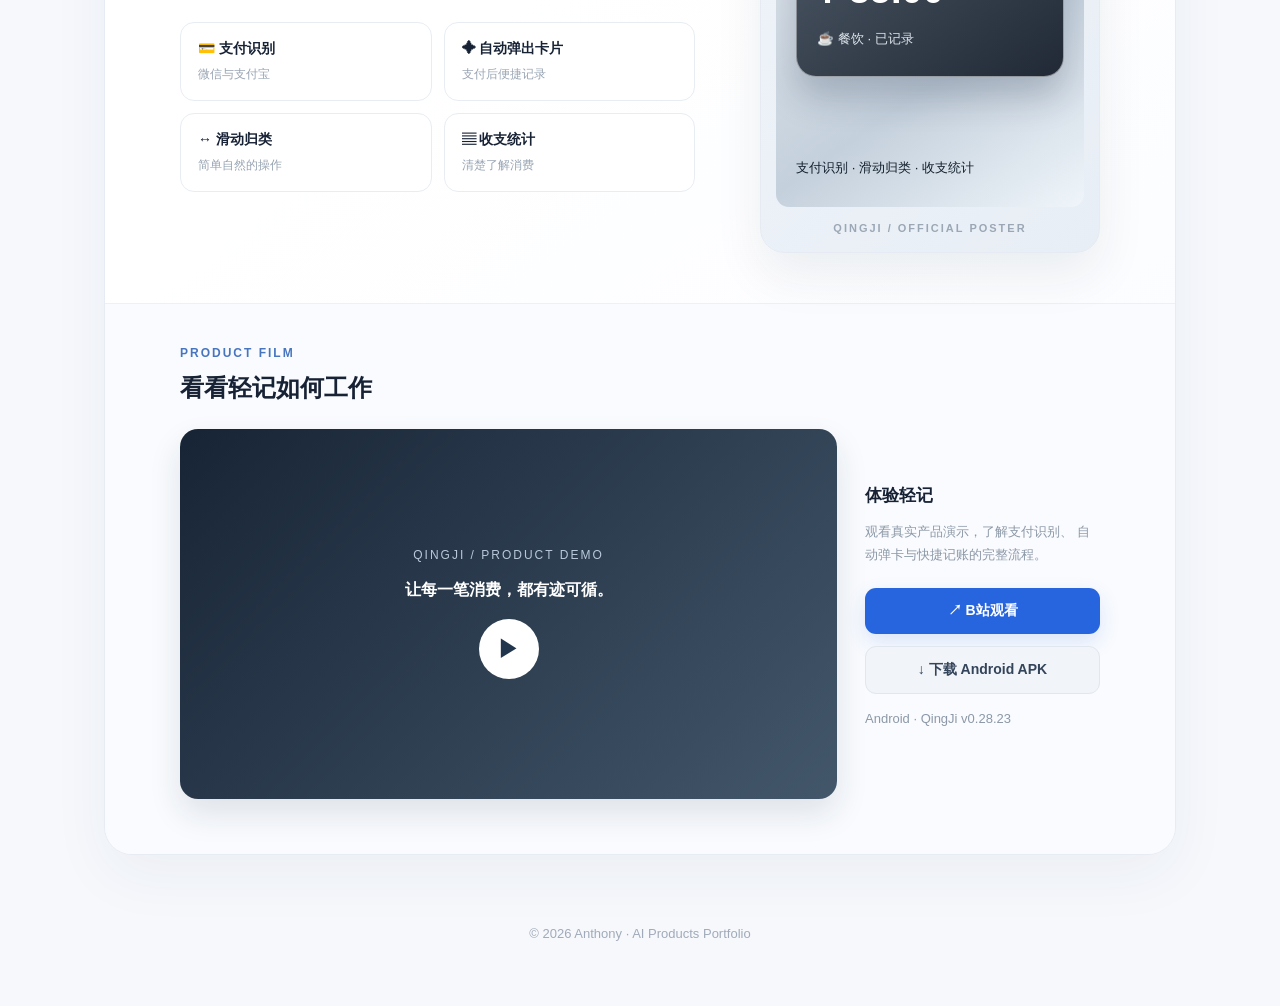
==== commit 0d692e5c: "Update index.html" ====
--- a/index.html
+++ b/index.html
@@ -1,344 +1,836 @@
+
 <!DOCTYPE html>
 <html lang="zh-CN">
 <head>
-  <meta charset="UTF-8">
-  <meta name="viewport" content="width=device-width, initial-scale=1.0">
-  <meta name="description" content="Anthony's AI Products：TimeStudio 智能时间管理助手与轻记智能记账工具。">
-  <title>Anthony's AI Products | TimeStudio &amp; 轻记</title>
-  <style>
-    * { box-sizing: border-box; }
-    html { scroll-behavior: smooth; }
-    body {
-      margin: 0;
-      font-family: -apple-system, BlinkMacSystemFont, "Segoe UI", "PingFang SC", "Microsoft YaHei", Arial, sans-serif;
-      color: #172033;
-      background: radial-gradient(circle at 50% 0%, #eaf4ff 0%, #f6f9fd 35%, #ffffff 65%);
-    }
-    header {
-      max-width: 1100px;
-      margin: auto;
-      padding: 90px 30px 55px;
-      text-align: center;
-    }
-    .brand {
-      display: inline-block;
-      margin-bottom: 22px;
-      font-size: 14px;
-      font-weight: 800;
-      letter-spacing: 3px;
-      color: #1677ff;
-    }
-    header h1 {
-      margin: 0;
-      font-size: clamp(42px, 7vw, 72px);
-      line-height: 1.05;
-      letter-spacing: -2.5px;
-      color: #101828;
-    }
-    header p {
-      max-width: 680px;
-      margin: 24px auto 0;
-      font-size: 19px;
-      line-height: 1.8;
-      color: #667085;
-    }
-    .product {
-      max-width: 1050px;
-      margin: 10px auto 100px;
-      padding: 60px 55px 65px;
-      background: rgba(255, 255, 255, 0.94);
-      border: 1px solid rgba(20, 40, 80, 0.08);
-      border-radius: 30px;
-      box-shadow: 0 30px 80px rgba(31, 65, 120, 0.11);
-      backdrop-filter: blur(18px);
-    }
-    .product-top {
-      max-width: 760px;
-      margin: auto;
-      text-align: center;
-    }
-    .product-label {
-      display: inline-block;
-      padding: 7px 15px;
-      margin-bottom: 20px;
-      background: #eaf3ff;
-      color: #1677ff;
-      border-radius: 999px;
-      font-size: 13px;
-      font-weight: 800;
-      letter-spacing: 1px;
-    }
-    .product h2 {
-      margin: 0;
-      font-size: clamp(40px, 5vw, 58px);
-      letter-spacing: -1.5px;
-      color: #101828;
-    }
-    .subtitle {
-      margin-top: 13px;
-      font-size: 22px;
-      font-weight: 600;
-      color: #475467;
-    }
-    .description {
-      max-width: 720px;
-      margin: 24px auto 0;
-      font-size: 18px;
-      line-height: 1.9;
-      color: #667085;
-    }
-    .features {
-      display: flex;
-      flex-wrap: wrap;
-      justify-content: center;
-      gap: 12px;
-      margin: 32px 0 10px;
-    }
-    .feature {
-      padding: 10px 17px;
-      background: #f7f9fc;
-      border: 1px solid #e7ecf3;
-      border-radius: 999px;
-      font-size: 15px;
-      color: #475467;
-      box-shadow: 0 3px 10px rgba(0, 0, 0, 0.025);
-    }
-    .demo-section {
-      margin-top: 55px;
-      text-align: center;
-    }
-    .demo-title {
-      margin-bottom: 22px;
-      font-size: 13px;
-      font-weight: 800;
-      letter-spacing: 2.5px;
-      color: #98a2b3;
-    }
-    .video-wrapper {
-      max-width: 430px;
-      margin: auto;
-      overflow: hidden;
-      background: #000;
-      border-radius: 24px;
-      box-shadow: 0 28px 70px rgba(20, 40, 80, 0.2);
-    }
-    .video {
-      display: block;
-      width: 100%;
-      aspect-ratio: 9 / 16;
-      border: none;
-      background: #000;
-    }
-    .buttons {
-      display: flex;
-      flex-wrap: wrap;
-      justify-content: center;
-      gap: 14px;
-      margin-top: 38px;
-    }
-    .button {
-      display: inline-flex;
-      align-items: center;
-      justify-content: center;
-      min-width: 210px;
-      padding: 15px 25px;
-      border-radius: 13px;
-      font-size: 16px;
-      font-weight: 700;
-      text-decoration: none;
-      transition: transform 0.2s ease, box-shadow 0.2s ease, background 0.2s ease;
-    }
-    .button:hover { transform: translateY(-2px); }
-    .button:focus-visible { outline: 3px solid #91c2ff; outline-offset: 3px; }
-    .primary {
-      color: #ffffff;
-      background: linear-gradient(135deg, #1677ff, #0b5ed7);
-      box-shadow: 0 12px 28px rgba(22, 119, 255, 0.25);
-    }
-    .primary:hover { box-shadow: 0 16px 34px rgba(22, 119, 255, 0.32); }
-    .download {
-      color: #344054;
-      background: #f2f4f7;
-      border: 1px solid #e4e7ec;
-      box-shadow: 0 8px 20px rgba(16, 24, 40, 0.06);
-    }
-    .download:hover { background: #e9eef5; }
-    .download-note {
-      margin-top: 16px;
-      font-size: 13px;
-      line-height: 1.6;
-      color: #98a2b3;
-    }
-    footer {
-      padding: 0 20px 60px;
-      text-align: center;
-      font-size: 14px;
-      color: #98a2b3;
-    }
-
-    /* 轻记：延续原有产品卡片风格，仅增加海报与横屏视频的组合布局 */
-    .qingji-product { position: relative; }
-    .qingji-product::before {
-      content: "";
-      position: absolute;
-      inset: 0 0 auto 0;
-      height: 5px;
-      border-radius: 30px 30px 0 0;
-      background: linear-gradient(90deg, #a5d6ff, #c4b5fd, #c1e7de);
-    }
-    .qingji-showcase {
-      display: grid;
-      grid-template-columns: minmax(0, 300px) minmax(0, 1fr);
-      gap: 34px;
-      align-items: start;
-      max-width: 890px;
-      margin: 48px auto 0;
-    }
-    .qingji-poster {
-      margin: 0;
-      border: 1px solid #edf0f6;
-      border-radius: 22px;
-      overflow: hidden;
-      background: #f6f8fa;
-      box-shadow: 0 20px 50px rgba(31, 65, 120, 0.12);
-    }
-    .qingji-poster img {
-      display: block;
-      width: 100%;
-      height: auto;
-    }
-    .qingji-showcase .demo-title { text-align: center; margin: 0 0 15px; }
-    .qingji-video {
-      width: 100%;
-      border-radius: 20px;
-      overflow: hidden;
-      background: #0c1220;
-      box-shadow: 0 20px 50px rgba(20, 40, 80, 0.14);
-    }
-    .qingji-video iframe {
-      display: block;
-      width: 100%;
-      aspect-ratio: 16 / 10;
-      border: 0;
-    }
-    .qingji-showcase .buttons { margin-top: 25px; }
-    .qingji-showcase .button { flex: 1 1 210px; min-width: 0; padding-inline: 17px; }
-    .qingji-showcase .download-note { text-align: center; }
-    .poster-caption {
-      display: block;
-      padding: 12px 16px;
-      text-align: center;
-      font-size: 12px;
-      letter-spacing: 1px;
-      color: #98a2b3;
-      background: white;
-    }
-
-    @media (max-width: 700px) {
-      header { padding: 60px 22px 40px; }
-      header h1 { letter-spacing: -1.5px; }
-      header p { font-size: 17px; }
-      .product { margin: 10px 15px 70px; padding: 40px 20px 45px; border-radius: 22px; }
-      .subtitle { font-size: 19px; }
-      .description { font-size: 16px; }
-      .video-wrapper { max-width: 100%; }
-      .buttons { flex-direction: column; }
-      .button { width: 100%; }
-      .qingji-showcase { grid-template-columns: 1fr; gap: 30px; margin-top: 35px; }
-      .qingji-poster { max-width: 350px; width: 100%; margin: auto; }
-      .qingji-product::before { border-radius: 22px 22px 0 0; }
-      .qingji-showcase .buttons { flex-direction: column; }
-      .qingji-showcase .button { flex: initial; }
-    }
-  </style>
+<meta charset="UTF-8">
+<meta name="viewport" content="width=device-width, initial-scale=1.0">
+<title>Anthony's AI Products | TimeStudio & 轻记</title>
+
+<style>
+:root {
+  --blue: #2765df;
+  --ink: #172235;
+  --muted: #687487;
+  --line: #e8edf4;
+}
+
+* { box-sizing: border-box; }
+
+html { scroll-behavior: smooth; }
+
+body {
+  margin: 0;
+  font-family: -apple-system, BlinkMacSystemFont,
+    "Segoe UI", "PingFang SC", "Microsoft YaHei", sans-serif;
+  color: var(--ink);
+  background: #f6f8fc;
+}
+
+a { text-decoration: none; }
+
+.container {
+  max-width: 1120px;
+  margin: auto;
+  padding: 0 24px;
+}
+
+/* 顶部导航 */
+
+nav {
+  height: 80px;
+  display: flex;
+  align-items: center;
+  justify-content: space-between;
+  border-bottom: 1px solid var(--line);
+}
+
+.logo {
+  font-size: 13px;
+  font-weight: 800;
+  letter-spacing: 1.5px;
+  color: #172235;
+}
+
+.links {
+  display: flex;
+  gap: 25px;
+}
+
+.links a {
+  color: #778397;
+  font-size: 13px;
+}
+
+/* 网站介绍 */
+
+.hero {
+  text-align: center;
+  padding: 90px 0 85px;
+  background: radial-gradient(
+    ellipse at 50% 0%,
+    #e7f0ff 0%,
+    transparent 65%
+  );
+}
+
+.eyebrow {
+  color: #4777c8;
+  font-size: 12px;
+  font-weight: 800;
+  letter-spacing: 3px;
+}
+
+.hero h1 {
+  font-size: clamp(40px, 6vw, 68px);
+  letter-spacing: -2px;
+  line-height: 1.13;
+  margin: 20px 0;
+}
+
+.hero p {
+  color: #778397;
+  line-height: 1.9;
+  font-size: 16px;
+}
+
+/* 产品卡片通用样式 */
+
+.product {
+  background: white;
+  border: 1px solid #e7ebf2;
+  border-radius: 28px;
+  margin-bottom: 36px;
+  overflow: hidden;
+  box-shadow: 0 20px 60px rgba(31, 55, 89, .05);
+}
+
+.label {
+  color: #4776bf;
+  letter-spacing: 2px;
+  font-size: 12px;
+  font-weight: 800;
+}
+
+.product h2 {
+  font-size: clamp(40px, 5vw, 60px);
+  letter-spacing: -2px;
+  margin: 18px 0 12px;
+}
+
+.subtitle {
+  color: #45546a;
+  font-size: 21px;
+  font-weight: 700;
+}
+
+.description {
+  color: var(--muted);
+  font-size: 15px;
+  line-height: 2;
+  margin: 24px 0;
+}
+
+.tags {
+  display: flex;
+  flex-wrap: wrap;
+  gap: 10px;
+}
+
+.tag {
+  padding: 10px 13px;
+  border-radius: 10px;
+  border: 1px solid #e8edf4;
+  background: #f9fbff;
+  color: #65748a;
+  font-size: 13px;
+}
+
+.buttons {
+  display: flex;
+  flex-wrap: wrap;
+  gap: 12px;
+  margin-top: 30px;
+}
+
+.btn {
+  display: inline-flex;
+  justify-content: center;
+  align-items: center;
+  padding: 14px 20px;
+  border-radius: 11px;
+  font-size: 14px;
+  font-weight: 700;
+  transition: .2s;
+}
+
+.btn:hover {
+  transform: translateY(-2px);
+}
+
+.primary {
+  background: var(--blue);
+  color: white;
+  box-shadow: 0 8px 20px #2765df25;
+}
+
+.secondary {
+  background: #f1f4f8;
+  border: 1px solid #e1e7ef;
+  color: #34445a;
+}
+
+.note {
+  color: #a0aaba;
+  font-size: 12px;
+  margin-top: 13px;
+}
+
+/* 第一个产品 TimeStudio */
+
+.time-layout {
+  display: grid;
+  grid-template-columns: 1fr 350px;
+  gap: 45px;
+  align-items: center;
+  padding: 60px;
+}
+
+.time-visual {
+  min-height: 480px;
+  background: radial-gradient(
+    circle, #e4efff, #f8fbff
+  );
+  border: 1px solid #e7eef7;
+  border-radius: 24px;
+  display: flex;
+  justify-content: center;
+  align-items: center;
+}
+
+.time-video {
+  width: 230px;
+  aspect-ratio: 9 / 16;
+  overflow: hidden;
+  border-radius: 20px;
+  background: #111;
+  box-shadow: 0 20px 50px #1c3c7029;
+}
+
+.time-video iframe {
+  width: 100%;
+  height: 100%;
+  border: none;
+}
+
+/* 第二个产品 轻记 */
+
+.qingji {
+  background: linear-gradient(
+    145deg, #ffffff 35%, #f9fbff
+  );
+}
+
+.qingji-main {
+  display: grid;
+  grid-template-columns: 1fr 340px;
+  gap: 65px;
+  align-items: center;
+  padding: 65px 75px 50px;
+}
+
+.qingji h2 {
+  font-size: clamp(50px, 6vw, 72px);
+  margin-top: 20px;
+}
+
+.english {
+  font-size: 17px;
+  color: #a2adba;
+  letter-spacing: 0;
+  margin-left: 12px;
+  vertical-align: middle;
+}
+
+.qingji .subtitle {
+  font-size: 24px;
+  color: #26364a;
+}
+
+/* 功能模块 */
+
+.features {
+  display: grid;
+  grid-template-columns: 1fr 1fr;
+  gap: 12px;
+  margin-top: 30px;
+}
+
+.feature {
+  background: #fff;
+  border: 1px solid #e8edf3;
+  border-radius: 14px;
+  padding: 17px;
+}
+
+.feature strong {
+  display: block;
+  font-size: 14px;
+  margin-bottom: 6px;
+}
+
+.feature span {
+  font-size: 12px;
+  color: #98a4b3;
+}
+
+/* 宣传海报 */
+
+.poster-frame {
+  background: linear-gradient(
+    135deg, #f0f5fb, #e8eef5
+  );
+  border: 1px solid #e6ebf3;
+  border-radius: 24px;
+  padding: 15px;
+  box-shadow: 0 22px 50px #10233c13;
+}
+
+.poster-art {
+  position: relative;
+  aspect-ratio: 9 / 16;
+  border-radius: 13px;
+  overflow: hidden;
+  background: linear-gradient(
+    145deg, #f8fafc, #c4d0dc 70%, #eff5fa
+  );
+}
+
+.poster-art img {
+  position: absolute;
+  inset: 0;
+  z-index: 2;
+  width: 100%;
+  height: 100%;
+  object-fit: cover;
+}
+
+.poster-fallback {
+  position: absolute;
+  inset: 0;
+  display: flex;
+  flex-direction: column;
+  justify-content: space-between;
+  padding: 30px 20px;
+  color: #14202e;
+}
+
+.poster-fallback b {
+  font-size: 42px;
+}
+
+.poster-fallback .slogan {
+  font-size: 24px;
+  font-weight: 800;
+}
+
+.glass-card {
+  background: linear-gradient(
+    145deg, #4a5563, #202935
+  );
+  color: #fff;
+  border: 1px solid #ffffff77;
+  border-radius: 20px;
+  padding: 28px 20px;
+  box-shadow: 0 20px 35px #12203a38;
+}
+
+.glass-card strong {
+  font-size: 38px;
+  display: block;
+}
+
+.glass-card small {
+  display: block;
+  margin-top: 18px;
+  color: #dce4ea;
+}
+
+.poster-caption {
+  text-align: center;
+  font-size: 11px;
+  font-weight: 700;
+  color: #9ba7b5;
+  letter-spacing: 2px;
+  margin: 15px 0 3px;
+}
+
+/* 轻记视频展示 */
+
+.demo-area {
+  border-top: 1px solid #edf1f6;
+  padding: 42px 75px 55px;
+  background: #f9fbfe;
+}
+
+.demo-area h3 {
+  font-size: 24px;
+  margin: 12px 0 25px;
+}
+
+.demo-layout {
+  display: grid;
+  grid-template-columns: 1fr 235px;
+  gap: 28px;
+  align-items: center;
+}
+
+.demo-video {
+  aspect-ratio: 16 / 9;
+  overflow: hidden;
+  border-radius: 18px;
+  background: linear-gradient(
+    135deg, #172435, #43576b
+  );
+  box-shadow: 0 15px 32px #172b481e;
+}
+
+.demo-video iframe {
+  display: block;
+  width: 100%;
+  height: 100%;
+  border: none;
+}
+
+.demo-placeholder {
+  display: flex;
+  flex-direction: column;
+  justify-content: center;
+  align-items: center;
+  width: 100%;
+  height: 100%;
+  gap: 18px;
+  color: #fff;
+  text-align: center;
+}
+
+.demo-placeholder span {
+  font-size: 12px;
+  letter-spacing: 2px;
+  color: #b9c8d9;
+}
+
+.play {
+  background: white;
+  border: none;
+  color: #21354c;
+  border-radius: 50%;
+  width: 60px;
+  height: 60px;
+  font-size: 24px;
+  cursor: pointer;
+}
+
+.demo-info strong {
+  font-size: 17px;
+}
+
+.demo-info p {
+  color: #8c98a7;
+  font-size: 13px;
+  line-height: 1.8;
+}
+
+.demo-info .buttons {
+  flex-direction: column;
+  margin-top: 22px;
+}
+
+.demo-info .btn {
+  width: 100%;
+}
+
+/* 页脚 */
+
+footer {
+  text-align: center;
+  padding: 35px 15px 65px;
+  font-size: 13px;
+  color: #a0aaba;
+}
+
+/* 手机适配 */
+
+@media (max-width: 850px) {
+  .time-layout {
+    grid-template-columns: 1fr;
+    padding: 40px;
+  }
+
+  .qingji-main {
+    grid-template-columns: 1fr;
+    padding: 45px;
+    gap: 35px;
+  }
+
+  .poster-frame {
+    max-width: 340px;
+    width: 100%;
+    margin: auto;
+  }
+
+  .demo-area {
+    padding: 40px;
+  }
+
+  .demo-layout {
+    grid-template-columns: 1fr;
+  }
+}
+
+@media (max-width: 600px) {
+  .container { padding: 0 14px; }
+
+  nav { height: 65px; }
+
+  .logo { font-size: 10px; }
+
+  .links { gap: 12px; }
+
+  .links a { font-size: 11px; }
+
+  .hero { padding: 65px 12px; }
+
+  .hero h1 { font-size: 38px; }
+
+  .hero p { font-size: 14px; }
+
+  .product { border-radius: 20px; }
+
+  .time-layout {
+    padding: 32px 24px;
+    gap: 32px;
+  }
+
+  .time-visual { min-height: 400px; }
+
+  .time-video { width: 205px; }
+
+  .qingji-main { padding: 35px 24px; }
+
+  .qingji h2 { font-size: 55px; }
+
+  .features { gap: 8px; }
+
+  .feature { padding: 13px; }
+
+  .feature strong { font-size: 12px; }
+
+  .feature span { font-size: 11px; }
+
+  .demo-area { padding: 30px 24px; }
+
+  .demo-area h3 { font-size: 21px; }
+
+  .buttons { flex-direction: column; }
+
+  .btn { width: 100%; }
+
+  .description {
+    font-size: 14px;
+    line-height: 1.9;
+  }
+}
+</style>
 </head>
+
 <body>
-  <!-- 网站首页简介 -->
-  <header>
-    <div class="brand">ANTHONY'S AI PRODUCTS</div>
-    <h1>Building useful products<br>with AI.</h1>
-    <p>AI products, experiments and applications<br>designed and built with AI agents.</p>
+
+<div class="container">
+
+  <!-- 网站导航 -->
+  <nav>
+    <a href="#top" class="logo">
+      ANTHONY'S AI PRODUCTS
+    </a>
+
+    <div class="links">
+      <a href="#timestudio">TimeStudio</a>
+      <a href="#qingji">轻记 QingJi</a>
+    </div>
+  </nav>
+
+  <!-- 网站顶部 -->
+  <header class="hero" id="top">
+    <div class="eyebrow">
+      INDEPENDENT PRODUCT COLLECTION
+    </div>
+
+    <h1>
+      Building useful products<br>
+      with AI.
+    </h1>
+
+    <p>
+      用 AI 把想法变成真正好用的应用。<br>
+      这里记录我设计、开发和持续打磨的产品。
+    </p>
   </header>
 
-  <!-- 产品 01：TimeStudio（保留原有内容和链接） -->
   <main>
-    <section class="product" id="timestudio" aria-labelledby="timestudio-title">
-      <div class="product-top">
-        <div class="product-label">AI PRODUCT · 01</div>
-        <h2 id="timestudio-title">TimeStudio</h2>
-        <div class="subtitle">智能时间管理助手</div>
-        <p class="description">
-          TimeStudio 是一款专注于时间规划与日程管理的效率工具。
-          通过直观的时间轴、固定事项与每日进度，
-          帮助用户更清晰地规划一天，减少时间安排的混乱，以专注地执行自己的计划。
-        </p>
-        <div class="features">
-          <div class="feature">🗓 时间规划</div>
-          <div class="feature">⏱ 事件管理</div>
-          <div class="feature">✓ 完成勾画</div>
-          <div class="feature">📊 进度追踪</div>
+
+    <!-- 产品一：TimeStudio -->
+    <section class="product" id="timestudio">
+      <div class="time-layout">
+
+        <div>
+          <div class="label">
+            PRODUCT 01 / PRODUCTIVITY
+          </div>
+
+          <h2>TimeStudio</h2>
+
+          <div class="subtitle">
+            智能时间管理助手
+          </div>
+
+          <p class="description">
+            TimeStudio 是一款专注于时间规划与日程管理的效率工具。
+            通过直观的时间轴、固定事项与每日进度，
+            帮助用户更清晰地规划一天，
+            减少时间安排的混乱，以专注地执行自己的计划。
+          </p>
+
+          <div class="tags">
+            <span class="tag">🗓 时间规划</span>
+            <span class="tag">⏱ 事件管理</span>
+            <span class="tag">✓ 完成勾画</span>
+            <span class="tag">📊 进度追踪</span>
+          </div>
+
+          <div class="buttons">
+            <a class="btn primary"
+               href="https://www.bilibili.com/video/BV1Lkh467E7m/"
+               target="_blank"
+               rel="noopener noreferrer">
+              ▶ 观看演示
+            </a>
+
+            <a class="btn secondary"
+               href="https://github.com/shuizhongjushi0910-eng/shuizhongjushi0910-eng.github.io/releases/download/v1.0.0/TimeStudio-v1.0.0-Android.apk">
+              ↓ 下载 Android APK
+            </a>
+          </div>
+
+          <p class="note">
+            Android · TimeStudio v1.0.0
+          </p>
+        </div>
+
+        <div class="time-visual">
+          <div class="time-video">
+            <iframe
+              title="TimeStudio 产品演示"
+              loading="lazy"
+              src="https://player.bilibili.com/player.html?isOutside=true&amp;bvid=BV1Lkh467E7m&amp;p=1&amp;autoplay=0"
+              allowfullscreen>
+            </iframe>
+          </div>
+        </div>
+
+      </div>
+    </section>
+
+    <!-- 产品二：轻记 -->
+    <section class="product qingji" id="qingji">
+
+      <div class="qingji-main">
+
+        <div>
+          <div class="label">
+            PRODUCT 02 / FINANCE
+          </div>
+
+          <h2>
+            轻记
+            <span class="english">QingJi</span>
+          </h2>
+
+          <div class="subtitle">
+            支付之后，轻轻一记。
+          </div>
+
+          <p class="description">
+            轻记是一款面向 Android 的轻量记账工具。
+            它可以识别微信、支付宝的支付信息，
+            在支付后弹出便捷记账卡片，让日常消费随手记录。
+            配合滑动归类与收支统计，
+            让每一笔开销都清晰可见。
+          </p>
+
+          <div class="features">
+
+            <div class="feature">
+              <strong>💳 支付识别</strong>
+              <span>微信与支付宝</span>
+            </div>
+
+            <div class="feature">
+              <strong>✦ 自动弹出卡片</strong>
+              <span>支付后便捷记录</span>
+            </div>
+
+            <div class="feature">
+              <strong>↔ 滑动归类</strong>
+              <span>简单自然的操作</span>
+            </div>
+
+            <div class="feature">
+              <strong>▤ 收支统计</strong>
+              <span>清楚了解消费</span>
+            </div>
+
+          </div>
+        </div>
+
+        <!-- 轻记宣传海报 -->
+        <div class="poster-frame">
+          <div class="poster-art">
+
+            <!-- 图片未上传时显示备用封面 -->
+            <div class="poster-fallback">
+              <div>
+                <b>轻记</b>
+                <p class="slogan">
+                  支付之后<br>
+                  轻轻一记
+                </p>
+              </div>
+
+              <div class="glass-card">
+                <strong>¥ 35.00</strong>
+                <small>☕ 餐饮 · 已记录</small>
+              </div>
+
+              <small>
+                支付识别 · 滑动归类 · 收支统计
+              </small>
+            </div>
+
+            <!-- 上传同名图片后自动显示原始海报 -->
+            <img
+              src="./宣传海报.png"
+              alt="轻记产品宣传海报"
+              loading="lazy"
+              onerror="this.style.display='none'">
+          </div>
+
+          <div class="poster-caption">
+            QINGJI / OFFICIAL POSTER
+          </div>
+        </div>
+
+      </div>
+
+      <!-- 视频与下载区 -->
+      <div class="demo-area">
+
+        <div class="label">
+          PRODUCT FILM
+        </div>
+
+        <h3>
+          看看轻记如何工作
+        </h3>
+
+        <div class="demo-layout">
+
+          <div class="demo-video" id="qingji-video">
+            <div class="demo-placeholder">
+              <span>QINGJI / PRODUCT DEMO</span>
+
+              <strong>
+                让每一笔消费，都有迹可循。
+              </strong>
+
+              <button
+                class="play"
+                type="button"
+                id="playButton"
+                aria-label="播放轻记宣传视频">
+                ▶
+              </button>
+            </div>
+          </div>
+
+          <div class="demo-info">
+
+            <strong>体验轻记</strong>
+
+            <p>
+              观看真实产品演示，了解支付识别、
+              自动弹卡与快捷记账的完整流程。
+            </p>
+
+            <div class="buttons">
+
+              <a
+                class="btn primary"
+                href="https://www.bilibili.com/video/BV1Wpak6gEKF/"
+                target="_blank"
+                rel="noopener noreferrer">
+                ↗ B站观看
+              </a>
+
+              <a
+                class="btn secondary"
+                href="https://github.com/shuizhongjushi0910-eng/shuizhongjushi0910-eng.github.io/releases/download/qingji-v0.28.23/QingJi-v0.28.23-Android.apk">
+                ↓ 下载 Android APK
+              </a>
+
+            </div>
+
+            <p class="note">
+              Android · QingJi v0.28.23
+            </p>
+
+          </div>
+
         </div>
       </div>
-      <section class="demo-section" aria-label="TimeStudio 产品演示">
-        <div class="demo-title">PRODUCT DEMO</div>
-        <div class="video-wrapper">
-          <iframe class="video"
-            src="https://player.bilibili.com/player.html?isOutside=true&amp;bvid=BV1Lkh467E7m&amp;p=1&amp;autoplay=0"
-            title="TimeStudio 产品演示视频"
-            scrolling="no" allow="fullscreen" allowfullscreen loading="lazy"></iframe>
-        </div>
-        <div class="buttons">
-          <a class="button primary" href="https://www.bilibili.com/video/BV1Lkh467E7m/" target="_blank" rel="noopener noreferrer">▶ Watch Demo</a>
-          <a class="button download" href="https://github.com/shuizhongjushi0910-eng/shuizhongjushi0910-eng.github.io/releases/download/v1.0.0/TimeStudio-v1.0.0-Android.apk">↓ Download for Android</a>
-        </div>
-        <div class="download-note">Android · Version 1.0.0 · APK</div>
-      </section>
+
     </section>
 
-    <!-- 产品 02：轻记 -->
-    <section class="product qingji-product" id="qingji" aria-labelledby="qingji-title">
-      <div class="product-top">
-        <div class="product-label">AI PRODUCT · 02</div>
-        <h2 id="qingji-title">轻记 <span lang="en" style="font-size:.39em;vertical-align:middle;letter-spacing:0;color:#98a2b3;font-weight:600">QingJi</span></h2>
-        <div class="subtitle">支付之后，轻轻一记</div>
-        <p class="description">
-          轻记是一款面向 Android 的轻量记账工具。它可以识别微信、支付宝的支付信息，
-          并在支付后弹出便捷记账卡片，让日常消费随手记录；配合滑动归类和收支统计，
-          让每一笔开销都清晰可见。
-        </p>
-        <div class="features">
-          <div class="feature">💳 支付识别</div>
-          <div class="feature">✨ 自动弹出卡片</div>
-          <div class="feature">↔ 滑动归类</div>
-          <div class="feature">📊 收支统计</div>
-        </div>
-      </div>
-
-      <div class="qingji-showcase">
-        <figure class="qingji-poster">
-          <!-- 同目录必须上传 qingji-poster.png -->
-          <img src="qingji-poster.png" alt="轻记宣传海报：支付之后轻轻一记，支持支付识别、滑动归类和收支统计" loading="lazy">
-          <figcaption class="poster-caption">QINGJI · OFFICIAL POSTER</figcaption>
-        </figure>
-        <section aria-label="轻记宣传视频与下载">
-          <div class="demo-title">PRODUCT DEMO</div>
-          <div class="qingji-video">
-            <iframe
-              src="https://player.bilibili.com/player.html?isOutside=true&amp;bvid=BV1Wpak6gEKF&amp;p=1&amp;autoplay=0"
-              title="轻记 Android 智能记账宣传视频"
-              scrolling="no" allow="fullscreen" allowfullscreen loading="lazy"></iframe>
-          </div>
-          <div class="buttons">
-            <a class="button primary" href="https://www.bilibili.com/video/BV1Wpak6gEKF/" target="_blank" rel="noopener noreferrer">▶ Watch Demo</a>
-            <!-- 注意：必须先创建 tag 为 qingji-v0.28.23 的 GitHub Release，上传文件 QingJi-v0.28.23-Android.apk，下载按钮才会生效。 -->
-            <a class="button download" href="https://github.com/shuizhongjushi0910-eng/shuizhongjushi0910-eng.github.io/releases/download/qingji-v0.28.23/QingJi-v0.28.23-Android.apk">↓ Download for Android</a>
-          </div>
-          <div class="download-note">Android · Version 0.28.23 · APK</div>
-        </section>
-      </div>
-    </section>
   </main>
 
-  <footer>© 2026 Anthony · AI Products Portfolio</footer>
+  <footer>
+    © 2026 Anthony · AI Products Portfolio
+  </footer>
+
+</div>
+
+<!-- 点击后加载轻记 B站视频 -->
+<script>
+document.getElementById("playButton")
+  .addEventListener("click", function () {
+
+    const box = document.getElementById("qingji-video");
+
+    const iframe = document.createElement("iframe");
+
+    iframe.src =
+      "https://player.bilibili.com/player.html" +
+      "?isOutside=true" +
+      "&bvid=BV1Wpak6gEKF" +
+      "&p=1" +
+      "&autoplay=1";
+
+    iframe.title = "轻记产品宣传视频";
+    iframe.setAttribute("allow", "autoplay; fullscreen");
+    iframe.setAttribute("allowfullscreen", "");
+
+    box.replaceChildren(iframe);
+  });
+</script>
+
 </body>
 </html>
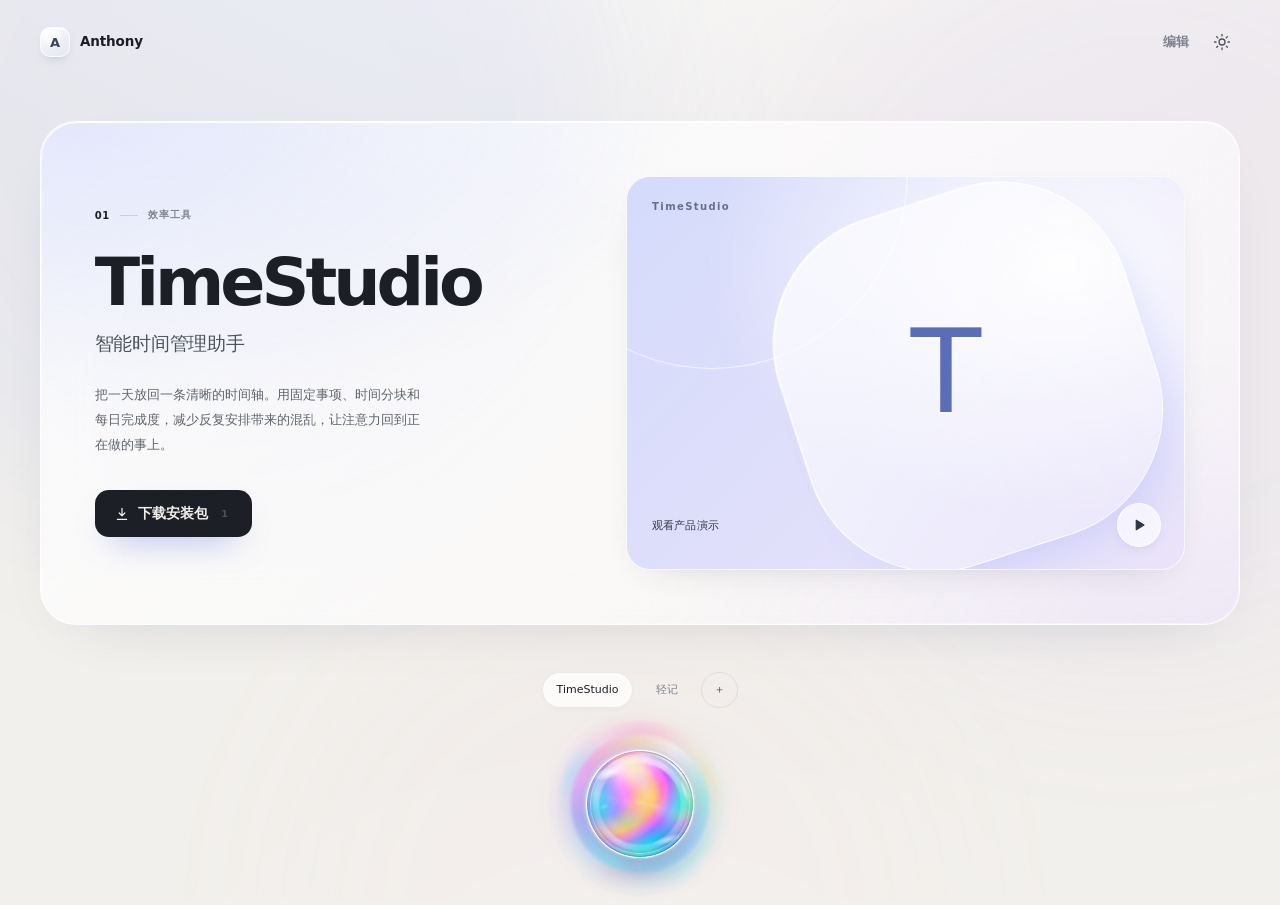
==== commit d1040074: "Publish editable Anthony product portfolio" ====
--- a/index.html
+++ b/index.html
@@ -1,836 +1,125 @@
-
-<!DOCTYPE html>
+<!doctype html>
 <html lang="zh-CN">
 <head>
-<meta charset="UTF-8">
-<meta name="viewport" content="width=device-width, initial-scale=1.0">
-<title>Anthony's AI Products | TimeStudio & 轻记</title>
+  <meta charset="utf-8">
+  <meta name="viewport" content="width=device-width, initial-scale=1, viewport-fit=cover">
+  <meta name="theme-color" content="#f2f0ec">
+  <meta name="description" content="Anthony 的独立产品作品集。用 AI 把想法做成简单、好用的产品。">
+  <meta property="og:type" content="website">
+  <meta property="og:title" content="Anthony · 独立产品">
+  <meta property="og:description" content="把想法，做进日常。">
+  <meta name="color-scheme" content="light dark">
+  <title>Anthony · 独立产品</title>
+  <link rel="icon" href="assets/favicon.svg" type="image/svg+xml">
+  <link rel="stylesheet" href="assets/css/base.css">
+  <link rel="stylesheet" href="assets/css/site.css?v=20261026">
+  <script>
+    (function () {
+      try {
+        var saved = localStorage.getItem('anthony-theme');
+        var dark = window.matchMedia && window.matchMedia('(prefers-color-scheme: dark)').matches;
+        document.documentElement.dataset.theme = saved === 'light' || saved === 'dark' ? saved : (dark ? 'dark' : 'light');
+      } catch (error) {
+        document.documentElement.dataset.theme = 'light';
+      }
+    })();
+  </script>
+</head>
+<body>
+  <a class="skip-link" href="#main">跳到主要内容</a>
 
-<style>
-:root {
-  --blue: #2765df;
-  --ink: #172235;
-  --muted: #687487;
-  --line: #e8edf4;
-}
+  <div class="ambient" aria-hidden="true">
+    <i class="ambient-blob ambient-a"></i>
+    <i class="ambient-blob ambient-b"></i>
+    <i class="ambient-blob ambient-c"></i>
+    <span class="ambient-sheen"></span>
+  </div>
 
-* { box-sizing: border-box; }
+  <header class="site-header" id="siteHeader">
+    <div class="header-inner">
+      <div class="brand">
+        <span class="brand-mark" id="brandMark">A</span>
+        <span class="brand-copy">
+          <strong id="brandName">Anthony</strong>
+        </span>
+      </div>
 
-html { scroll-behavior: smooth; }
-
-body {
-  margin: 0;
-  font-family: -apple-system, BlinkMacSystemFont,
-    "Segoe UI", "PingFang SC", "Microsoft YaHei", sans-serif;
-  color: var(--ink);
-  background: #f6f8fc;
-}
-
-a { text-decoration: none; }
-
-.container {
-  max-width: 1120px;
-  margin: auto;
-  padding: 0 24px;
-}
-
-/* 顶部导航 */
-
-nav {
-  height: 80px;
-  display: flex;
-  align-items: center;
-  justify-content: space-between;
-  border-bottom: 1px solid var(--line);
-}
-
-.logo {
-  font-size: 13px;
-  font-weight: 800;
-  letter-spacing: 1.5px;
-  color: #172235;
-}
-
-.links {
-  display: flex;
-  gap: 25px;
-}
-
-.links a {
-  color: #778397;
-  font-size: 13px;
-}
-
-/* 网站介绍 */
-
-.hero {
-  text-align: center;
-  padding: 90px 0 85px;
-  background: radial-gradient(
-    ellipse at 50% 0%,
-    #e7f0ff 0%,
-    transparent 65%
-  );
-}
-
-.eyebrow {
-  color: #4777c8;
-  font-size: 12px;
-  font-weight: 800;
-  letter-spacing: 3px;
-}
-
-.hero h1 {
-  font-size: clamp(40px, 6vw, 68px);
-  letter-spacing: -2px;
-  line-height: 1.13;
-  margin: 20px 0;
-}
-
-.hero p {
-  color: #778397;
-  line-height: 1.9;
-  font-size: 16px;
-}
-
-/* 产品卡片通用样式 */
-
-.product {
-  background: white;
-  border: 1px solid #e7ebf2;
-  border-radius: 28px;
-  margin-bottom: 36px;
-  overflow: hidden;
-  box-shadow: 0 20px 60px rgba(31, 55, 89, .05);
-}
-
-.label {
-  color: #4776bf;
-  letter-spacing: 2px;
-  font-size: 12px;
-  font-weight: 800;
-}
-
-.product h2 {
-  font-size: clamp(40px, 5vw, 60px);
-  letter-spacing: -2px;
-  margin: 18px 0 12px;
-}
-
-.subtitle {
-  color: #45546a;
-  font-size: 21px;
-  font-weight: 700;
-}
-
-.description {
-  color: var(--muted);
-  font-size: 15px;
-  line-height: 2;
-  margin: 24px 0;
-}
-
-.tags {
-  display: flex;
-  flex-wrap: wrap;
-  gap: 10px;
-}
-
-.tag {
-  padding: 10px 13px;
-  border-radius: 10px;
-  border: 1px solid #e8edf4;
-  background: #f9fbff;
-  color: #65748a;
-  font-size: 13px;
-}
-
-.buttons {
-  display: flex;
-  flex-wrap: wrap;
-  gap: 12px;
-  margin-top: 30px;
-}
-
-.btn {
-  display: inline-flex;
-  justify-content: center;
-  align-items: center;
-  padding: 14px 20px;
-  border-radius: 11px;
-  font-size: 14px;
-  font-weight: 700;
-  transition: .2s;
-}
-
-.btn:hover {
-  transform: translateY(-2px);
-}
-
-.primary {
-  background: var(--blue);
-  color: white;
-  box-shadow: 0 8px 20px #2765df25;
-}
-
-.secondary {
-  background: #f1f4f8;
-  border: 1px solid #e1e7ef;
-  color: #34445a;
-}
-
-.note {
-  color: #a0aaba;
-  font-size: 12px;
-  margin-top: 13px;
-}
-
-/* 第一个产品 TimeStudio */
-
-.time-layout {
-  display: grid;
-  grid-template-columns: 1fr 350px;
-  gap: 45px;
-  align-items: center;
-  padding: 60px;
-}
-
-.time-visual {
-  min-height: 480px;
-  background: radial-gradient(
-    circle, #e4efff, #f8fbff
-  );
-  border: 1px solid #e7eef7;
-  border-radius: 24px;
-  display: flex;
-  justify-content: center;
-  align-items: center;
-}
-
-.time-video {
-  width: 230px;
-  aspect-ratio: 9 / 16;
-  overflow: hidden;
-  border-radius: 20px;
-  background: #111;
-  box-shadow: 0 20px 50px #1c3c7029;
-}
-
-.time-video iframe {
-  width: 100%;
-  height: 100%;
-  border: none;
-}
-
-/* 第二个产品 轻记 */
-
-.qingji {
-  background: linear-gradient(
-    145deg, #ffffff 35%, #f9fbff
-  );
-}
-
-.qingji-main {
-  display: grid;
-  grid-template-columns: 1fr 340px;
-  gap: 65px;
-  align-items: center;
-  padding: 65px 75px 50px;
-}
-
-.qingji h2 {
-  font-size: clamp(50px, 6vw, 72px);
-  margin-top: 20px;
-}
-
-.english {
-  font-size: 17px;
-  color: #a2adba;
-  letter-spacing: 0;
-  margin-left: 12px;
-  vertical-align: middle;
-}
-
-.qingji .subtitle {
-  font-size: 24px;
-  color: #26364a;
-}
-
-/* 功能模块 */
-
-.features {
-  display: grid;
-  grid-template-columns: 1fr 1fr;
-  gap: 12px;
-  margin-top: 30px;
-}
-
-.feature {
-  background: #fff;
-  border: 1px solid #e8edf3;
-  border-radius: 14px;
-  padding: 17px;
-}
-
-.feature strong {
-  display: block;
-  font-size: 14px;
-  margin-bottom: 6px;
-}
-
-.feature span {
-  font-size: 12px;
-  color: #98a4b3;
-}
-
-/* 宣传海报 */
-
-.poster-frame {
-  background: linear-gradient(
-    135deg, #f0f5fb, #e8eef5
-  );
-  border: 1px solid #e6ebf3;
-  border-radius: 24px;
-  padding: 15px;
-  box-shadow: 0 22px 50px #10233c13;
-}
-
-.poster-art {
-  position: relative;
-  aspect-ratio: 9 / 16;
-  border-radius: 13px;
-  overflow: hidden;
-  background: linear-gradient(
-    145deg, #f8fafc, #c4d0dc 70%, #eff5fa
-  );
-}
-
-.poster-art img {
-  position: absolute;
-  inset: 0;
-  z-index: 2;
-  width: 100%;
-  height: 100%;
-  object-fit: cover;
-}
-
-.poster-fallback {
-  position: absolute;
-  inset: 0;
-  display: flex;
-  flex-direction: column;
-  justify-content: space-between;
-  padding: 30px 20px;
-  color: #14202e;
-}
-
-.poster-fallback b {
-  font-size: 42px;
-}
-
-.poster-fallback .slogan {
-  font-size: 24px;
-  font-weight: 800;
-}
-
-.glass-card {
-  background: linear-gradient(
-    145deg, #4a5563, #202935
-  );
-  color: #fff;
-  border: 1px solid #ffffff77;
-  border-radius: 20px;
-  padding: 28px 20px;
-  box-shadow: 0 20px 35px #12203a38;
-}
-
-.glass-card strong {
-  font-size: 38px;
-  display: block;
-}
-
-.glass-card small {
-  display: block;
-  margin-top: 18px;
-  color: #dce4ea;
-}
-
-.poster-caption {
-  text-align: center;
-  font-size: 11px;
-  font-weight: 700;
-  color: #9ba7b5;
-  letter-spacing: 2px;
-  margin: 15px 0 3px;
-}
-
-/* 轻记视频展示 */
-
-.demo-area {
-  border-top: 1px solid #edf1f6;
-  padding: 42px 75px 55px;
-  background: #f9fbfe;
-}
-
-.demo-area h3 {
-  font-size: 24px;
-  margin: 12px 0 25px;
-}
-
-.demo-layout {
-  display: grid;
-  grid-template-columns: 1fr 235px;
-  gap: 28px;
-  align-items: center;
-}
-
-.demo-video {
-  aspect-ratio: 16 / 9;
-  overflow: hidden;
-  border-radius: 18px;
-  background: linear-gradient(
-    135deg, #172435, #43576b
-  );
-  box-shadow: 0 15px 32px #172b481e;
-}
-
-.demo-video iframe {
-  display: block;
-  width: 100%;
-  height: 100%;
-  border: none;
-}
-
-.demo-placeholder {
-  display: flex;
-  flex-direction: column;
-  justify-content: center;
-  align-items: center;
-  width: 100%;
-  height: 100%;
-  gap: 18px;
-  color: #fff;
-  text-align: center;
-}
-
-.demo-placeholder span {
-  font-size: 12px;
-  letter-spacing: 2px;
-  color: #b9c8d9;
-}
-
-.play {
-  background: white;
-  border: none;
-  color: #21354c;
-  border-radius: 50%;
-  width: 60px;
-  height: 60px;
-  font-size: 24px;
-  cursor: pointer;
-}
-
-.demo-info strong {
-  font-size: 17px;
-}
-
-.demo-info p {
-  color: #8c98a7;
-  font-size: 13px;
-  line-height: 1.8;
-}
-
-.demo-info .buttons {
-  flex-direction: column;
-  margin-top: 22px;
-}
-
-.demo-info .btn {
-  width: 100%;
-}
-
-/* 页脚 */
-
-footer {
-  text-align: center;
-  padding: 35px 15px 65px;
-  font-size: 13px;
-  color: #a0aaba;
-}
-
-/* 手机适配 */
-
-@media (max-width: 850px) {
-  .time-layout {
-    grid-template-columns: 1fr;
-    padding: 40px;
-  }
-
-  .qingji-main {
-    grid-template-columns: 1fr;
-    padding: 45px;
-    gap: 35px;
-  }
-
-  .poster-frame {
-    max-width: 340px;
-    width: 100%;
-    margin: auto;
-  }
-
-  .demo-area {
-    padding: 40px;
-  }
-
-  .demo-layout {
-    grid-template-columns: 1fr;
-  }
-}
-
-@media (max-width: 600px) {
-  .container { padding: 0 14px; }
-
-  nav { height: 65px; }
-
-  .logo { font-size: 10px; }
-
-  .links { gap: 12px; }
-
-  .links a { font-size: 11px; }
-
-  .hero { padding: 65px 12px; }
-
-  .hero h1 { font-size: 38px; }
-
-  .hero p { font-size: 14px; }
-
-  .product { border-radius: 20px; }
-
-  .time-layout {
-    padding: 32px 24px;
-    gap: 32px;
-  }
-
-  .time-visual { min-height: 400px; }
-
-  .time-video { width: 205px; }
-
-  .qingji-main { padding: 35px 24px; }
-
-  .qingji h2 { font-size: 55px; }
-
-  .features { gap: 8px; }
-
-  .feature { padding: 13px; }
-
-  .feature strong { font-size: 12px; }
-
-  .feature span { font-size: 11px; }
-
-  .demo-area { padding: 30px 24px; }
-
-  .demo-area h3 { font-size: 21px; }
-
-  .buttons { flex-direction: column; }
-
-  .btn { width: 100%; }
-
-  .description {
-    font-size: 14px;
-    line-height: 1.9;
-  }
-}
-</style>
-</head>
-
-<body>
-
-<div class="container">
-
-  <!-- 网站导航 -->
-  <nav>
-    <a href="#top" class="logo">
-      ANTHONY'S AI PRODUCTS
-    </a>
-
-    <div class="links">
-      <a href="#timestudio">TimeStudio</a>
-      <a href="#qingji">轻记 QingJi</a>
+      <div class="header-actions">
+        <button class="button quiet" type="button" id="editCurrent">编辑</button>
+        <button class="icon-button theme-toggle" type="button" id="themeToggle" aria-label="切换到深色模式">
+          <svg class="icon-sun" viewBox="0 0 24 24" aria-hidden="true">
+            <circle cx="12" cy="12" r="4"></circle>
+            <path d="M12 2v2m0 16v2M4.9 4.9l1.4 1.4m11.4 11.4 1.4 1.4M2 12h2m16 0h2M4.9 19.1l1.4-1.4M17.7 6.3l1.4-1.4"></path>
+          </svg>
+          <svg class="icon-moon" viewBox="0 0 24 24" aria-hidden="true">
+            <path d="M20.5 14.2A8.4 8.4 0 0 1 9.8 3.5 8.5 8.5 0 1 0 20.5 14.2Z"></path>
+          </svg>
+        </button>
+      </div>
     </div>
-  </nav>
-
-  <!-- 网站顶部 -->
-  <header class="hero" id="top">
-    <div class="eyebrow">
-      INDEPENDENT PRODUCT COLLECTION
-    </div>
-
-    <h1>
-      Building useful products<br>
-      with AI.
-    </h1>
-
-    <p>
-      用 AI 把想法变成真正好用的应用。<br>
-      这里记录我设计、开发和持续打磨的产品。
-    </p>
   </header>
 
-  <main>
+  <div class="preview-badge hidden" id="previewBadge">草稿预览 · 尚未发布 <a href="index.html">退出预览</a></div>
 
-    <!-- 产品一：TimeStudio -->
-    <section class="product" id="timestudio">
-      <div class="time-layout">
-
-        <div>
-          <div class="label">
-            PRODUCT 01 / PRODUCTIVITY
-          </div>
-
-          <h2>TimeStudio</h2>
-
-          <div class="subtitle">
-            智能时间管理助手
-          </div>
-
-          <p class="description">
-            TimeStudio 是一款专注于时间规划与日程管理的效率工具。
-            通过直观的时间轴、固定事项与每日进度，
-            帮助用户更清晰地规划一天，
-            减少时间安排的混乱，以专注地执行自己的计划。
-          </p>
-
-          <div class="tags">
-            <span class="tag">🗓 时间规划</span>
-            <span class="tag">⏱ 事件管理</span>
-            <span class="tag">✓ 完成勾画</span>
-            <span class="tag">📊 进度追踪</span>
-          </div>
-
-          <div class="buttons">
-            <a class="btn primary"
-               href="https://www.bilibili.com/video/BV1Lkh467E7m/"
-               target="_blank"
-               rel="noopener noreferrer">
-              ▶ 观看演示
-            </a>
-
-            <a class="btn secondary"
-               href="https://github.com/shuizhongjushi0910-eng/shuizhongjushi0910-eng.github.io/releases/download/v1.0.0/TimeStudio-v1.0.0-Android.apk">
-              ↓ 下载 Android APK
-            </a>
-          </div>
-
-          <p class="note">
-            Android · TimeStudio v1.0.0
-          </p>
+  <main class="stage" id="main">
+    <div class="card-mount" id="cardMount" aria-busy="true">
+      <div class="card-skeleton" aria-hidden="true">
+        <div class="skeleton-copy">
+          <span class="skeleton-line short"></span>
+          <span class="skeleton-line title"></span>
+          <span class="skeleton-line med"></span>
+          <span class="skeleton-line med"></span>
+          <span class="skeleton-line chip"></span>
         </div>
-
-        <div class="time-visual">
-          <div class="time-video">
-            <iframe
-              title="TimeStudio 产品演示"
-              loading="lazy"
-              src="https://player.bilibili.com/player.html?isOutside=true&amp;bvid=BV1Lkh467E7m&amp;p=1&amp;autoplay=0"
-              allowfullscreen>
-            </iframe>
-          </div>
-        </div>
-
+        <div class="skeleton-screen"></div>
       </div>
-    </section>
-
-    <!-- 产品二：轻记 -->
-    <section class="product qingji" id="qingji">
-
-      <div class="qingji-main">
-
-        <div>
-          <div class="label">
-            PRODUCT 02 / FINANCE
-          </div>
-
-          <h2>
-            轻记
-            <span class="english">QingJi</span>
-          </h2>
-
-          <div class="subtitle">
-            支付之后，轻轻一记。
-          </div>
-
-          <p class="description">
-            轻记是一款面向 Android 的轻量记账工具。
-            它可以识别微信、支付宝的支付信息，
-            在支付后弹出便捷记账卡片，让日常消费随手记录。
-            配合滑动归类与收支统计，
-            让每一笔开销都清晰可见。
-          </p>
-
-          <div class="features">
-
-            <div class="feature">
-              <strong>💳 支付识别</strong>
-              <span>微信与支付宝</span>
-            </div>
-
-            <div class="feature">
-              <strong>✦ 自动弹出卡片</strong>
-              <span>支付后便捷记录</span>
-            </div>
-
-            <div class="feature">
-              <strong>↔ 滑动归类</strong>
-              <span>简单自然的操作</span>
-            </div>
-
-            <div class="feature">
-              <strong>▤ 收支统计</strong>
-              <span>清楚了解消费</span>
-            </div>
-
-          </div>
-        </div>
-
-        <!-- 轻记宣传海报 -->
-        <div class="poster-frame">
-          <div class="poster-art">
-
-            <!-- 图片未上传时显示备用封面 -->
-            <div class="poster-fallback">
-              <div>
-                <b>轻记</b>
-                <p class="slogan">
-                  支付之后<br>
-                  轻轻一记
-                </p>
-              </div>
-
-              <div class="glass-card">
-                <strong>¥ 35.00</strong>
-                <small>☕ 餐饮 · 已记录</small>
-              </div>
-
-              <small>
-                支付识别 · 滑动归类 · 收支统计
-              </small>
-            </div>
-
-            <!-- 上传同名图片后自动显示原始海报 -->
-            <img
-              src="./宣传海报.png"
-              alt="轻记产品宣传海报"
-              loading="lazy"
-              onerror="this.style.display='none'">
-          </div>
-
-          <div class="poster-caption">
-            QINGJI / OFFICIAL POSTER
-          </div>
-        </div>
-
-      </div>
-
-      <!-- 视频与下载区 -->
-      <div class="demo-area">
-
-        <div class="label">
-          PRODUCT FILM
-        </div>
-
-        <h3>
-          看看轻记如何工作
-        </h3>
-
-        <div class="demo-layout">
-
-          <div class="demo-video" id="qingji-video">
-            <div class="demo-placeholder">
-              <span>QINGJI / PRODUCT DEMO</span>
-
-              <strong>
-                让每一笔消费，都有迹可循。
-              </strong>
-
-              <button
-                class="play"
-                type="button"
-                id="playButton"
-                aria-label="播放轻记宣传视频">
-                ▶
-              </button>
-            </div>
-          </div>
-
-          <div class="demo-info">
-
-            <strong>体验轻记</strong>
-
-            <p>
-              观看真实产品演示，了解支付识别、
-              自动弹卡与快捷记账的完整流程。
-            </p>
-
-            <div class="buttons">
-
-              <a
-                class="btn primary"
-                href="https://www.bilibili.com/video/BV1Wpak6gEKF/"
-                target="_blank"
-                rel="noopener noreferrer">
-                ↗ B站观看
-              </a>
-
-              <a
-                class="btn secondary"
-                href="https://github.com/shuizhongjushi0910-eng/shuizhongjushi0910-eng.github.io/releases/download/qingji-v0.28.23/QingJi-v0.28.23-Android.apk">
-                ↓ 下载 Android APK
-              </a>
-
-            </div>
-
-            <p class="note">
-              Android · QingJi v0.28.23
-            </p>
-
-          </div>
-
-        </div>
-      </div>
-
-    </section>
-
+    </div>
   </main>
 
-  <footer>
-    © 2026 Anthony · AI Products Portfolio
-  </footer>
+  <nav class="product-nav" id="productNav" aria-label="切换作品"></nav>
 
-</div>
+  <div class="home-dock" id="homeDock">
+    <div class="orb-stage" id="orbStage">
+      <span class="orb-halo" aria-hidden="true"></span>
+      <span class="orb-dispersion" aria-hidden="true"></span>
+      <span class="orb-burst" aria-hidden="true"></span>
+      <button class="home-orb" type="button" id="homeOrb" aria-label="作品导航：左右拖动切换产品，单点播放视频，双击编辑当前产品，长按新增产品">
+        <span class="home-sphere" aria-hidden="true">
+          <span class="sphere-surface">
+            <i class="sphere-flow sphere-flow-a"></i>
+            <i class="sphere-flow sphere-flow-b"></i>
+            <i class="sphere-flow sphere-flow-c"></i>
+            <i class="sphere-flow sphere-flow-d"></i>
+          </span>
+          <span class="sphere-depth"></span>
+          <span class="sphere-caustic"></span>
+          <span class="sphere-prism"></span>
+          <span class="sphere-rim"><i></i></span>
+          <span class="sphere-lens"></span>
+          <span class="sphere-glint"></span>
+        </span>
+      </button>
+      <span class="orb-floor" aria-hidden="true"></span>
+      <span class="hold-ring" aria-hidden="true"></span>
+    </div>
+  </div>
 
-<!-- 点击后加载轻记 B站视频 -->
-<script>
-document.getElementById("playButton")
-  .addEventListener("click", function () {
+  <div class="sr-only" id="liveRegion" aria-live="polite" aria-atomic="true"></div>
 
-    const box = document.getElementById("qingji-video");
+  <dialog class="sheet-dialog" id="sheetDialog" aria-labelledby="sheetTitle" tabindex="-1">
+    <div class="sheet" id="sheetContent"></div>
+  </dialog>
 
-    const iframe = document.createElement("iframe");
+  <div class="toast" id="toast" role="status" aria-live="polite"></div>
 
-    iframe.src =
-      "https://player.bilibili.com/player.html" +
-      "?isOutside=true" +
-      "&bvid=BV1Wpak6gEKF" +
-      "&p=1" +
-      "&autoplay=1";
+  <noscript>
+    <div class="noscript-card">
+      <strong>需要启用 JavaScript</strong>
+      <p>这个作品集使用 JavaScript 加载内容与交互，请在浏览器中启用 JavaScript 后刷新。</p>
+    </div>
+  </noscript>
 
-    iframe.title = "轻记产品宣传视频";
-    iframe.setAttribute("allow", "autoplay; fullscreen");
-    iframe.setAttribute("allowfullscreen", "");
-
-    box.replaceChildren(iframe);
-  });
-</script>
-
+  <script src="assets/js/utils.js?v=20261026"></script>
+  <script src="assets/js/site.js?v=20261026"></script>
 </body>
 </html>
--- a/assets/css/base.css
+++ b/assets/css/base.css
@@ -0,0 +1,428 @@
+:root {
+  color-scheme: light;
+  --bg: #f2f0ec;
+  --bg-2: #f8f6f3;
+  --text: #1b1e24;
+  --text-2: #4c525d;
+  --muted: #7d838e;
+  --faint: #a3a8b1;
+  --line: rgba(27, 30, 36, .08);
+  --line-strong: rgba(27, 30, 36, .15);
+  --glass: rgba(255, 255, 255, .52);
+  --glass-strong: rgba(255, 255, 255, .76);
+  --glass-border: rgba(255, 255, 255, .84);
+  --dialog-bg: rgba(251, 250, 248, .9);
+  --field-bg: rgba(255, 255, 255, .58);
+  --nav-bg: rgba(244, 242, 238, .68);
+  --shadow-soft: 0 28px 80px -32px rgba(38, 45, 67, .28), 0 10px 30px -20px rgba(38, 45, 67, .18);
+  --shadow-card: 0 50px 130px -44px rgba(34, 42, 64, .44), 0 20px 50px -34px rgba(34, 42, 64, .25);
+  --accent: #6d86ff;
+  --accent-2: #b18cff;
+  --focus: #405de6;
+  --radius-sheet: 30px;
+  --font: -apple-system, BlinkMacSystemFont, "SF Pro Display", "SF Pro Text", "Helvetica Neue", "PingFang SC", "Hiragino Sans GB", "Microsoft YaHei UI", "Microsoft YaHei", system-ui, sans-serif;
+  --mono: "SFMono-Regular", Consolas, "Liberation Mono", monospace;
+}
+
+html[data-theme="dark"] {
+  color-scheme: dark;
+  --bg: #0b0c0f;
+  --bg-2: #111216;
+  --text: #f2f2f4;
+  --text-2: #c3c5cc;
+  --muted: #9296a0;
+  --faint: #6d727d;
+  --line: rgba(255, 255, 255, .09);
+  --line-strong: rgba(255, 255, 255, .17);
+  --glass: rgba(27, 29, 35, .5);
+  --glass-strong: rgba(31, 33, 40, .78);
+  --glass-border: rgba(255, 255, 255, .13);
+  --dialog-bg: rgba(22, 23, 28, .92);
+  --field-bg: rgba(255, 255, 255, .06);
+  --nav-bg: rgba(11, 12, 15, .7);
+  --shadow-soft: 0 30px 90px -30px rgba(0, 0, 0, .8);
+  --shadow-card: 0 60px 150px -40px rgba(0, 0, 0, .85), 0 20px 50px -30px rgba(0, 0, 0, .6);
+  --focus: #93a8ff;
+}
+
+* { box-sizing: border-box; }
+
+html {
+  min-height: 100%;
+  background: var(--bg);
+  overflow-x: hidden;
+  overflow-x: clip;
+  scroll-behavior: smooth;
+}
+
+body {
+  margin: 0;
+  min-height: 100vh;
+  min-height: 100svh;
+  overflow-x: hidden;
+  overflow-x: clip;
+  background: var(--bg);
+  color: var(--text);
+  font-family: var(--font);
+  -webkit-font-smoothing: antialiased;
+  -moz-osx-font-smoothing: grayscale;
+  text-rendering: optimizeLegibility;
+}
+
+body.is-locked { overflow: hidden; }
+
+::selection {
+  background: color-mix(in srgb, var(--accent) 28%, transparent);
+  color: var(--text);
+}
+
+h1, h2, h3, h4, p, figure, blockquote { margin: 0; }
+
+a {
+  color: inherit;
+  text-decoration: none;
+}
+
+button, input, textarea, select {
+  font: inherit;
+  color: inherit;
+}
+
+button {
+  border: 0;
+  padding: 0;
+  background: none;
+  cursor: pointer;
+  -webkit-tap-highlight-color: transparent;
+}
+
+img, svg { display: block; }
+
+button:focus-visible,
+a:focus-visible,
+input:focus-visible,
+textarea:focus-visible,
+select:focus-visible,
+[tabindex]:focus-visible {
+  outline: 2px solid color-mix(in srgb, var(--focus) 72%, transparent);
+  outline-offset: 3px;
+}
+
+.hidden { display: none !important; }
+
+.sr-only {
+  position: absolute !important;
+  width: 1px;
+  height: 1px;
+  padding: 0;
+  margin: -1px;
+  overflow: hidden;
+  clip: rect(0, 0, 0, 0);
+  white-space: nowrap;
+  border: 0;
+}
+
+.skip-link {
+  position: fixed;
+  top: 10px;
+  left: 50%;
+  z-index: 200;
+  transform: translate(-50%, -160%);
+  padding: 10px 16px;
+  border-radius: 12px;
+  background: var(--text);
+  color: var(--bg);
+  font-size: 13px;
+  font-weight: 650;
+  transition: transform .2s ease;
+}
+
+.skip-link:focus { transform: translate(-50%, 0); }
+
+.icon-button {
+  display: inline-grid;
+  place-items: center;
+  width: 38px;
+  height: 38px;
+  flex: 0 0 auto;
+  border: 1px solid transparent;
+  border-radius: 50%;
+  color: var(--text-2);
+  background: transparent;
+  transition: background .2s ease, color .2s ease, border-color .2s ease, transform .2s cubic-bezier(.2, .9, .25, 1);
+}
+
+.icon-button:hover {
+  color: var(--text);
+  background: var(--glass);
+  border-color: var(--glass-border);
+}
+
+.icon-button:active { transform: scale(.94); }
+
+.icon-button svg {
+  width: 18px;
+  height: 18px;
+  fill: none;
+  stroke: currentColor;
+  stroke-width: 1.7;
+  stroke-linecap: round;
+  stroke-linejoin: round;
+}
+
+.theme-toggle .icon-moon { display: none; }
+html[data-theme="dark"] .theme-toggle .icon-sun { display: none; }
+html[data-theme="dark"] .theme-toggle .icon-moon { display: block; }
+
+.button {
+  display: inline-flex;
+  align-items: center;
+  justify-content: center;
+  gap: 8px;
+  min-height: 44px;
+  padding: 0 18px;
+  border: 1px solid transparent;
+  border-radius: 14px;
+  font-size: 13.5px;
+  font-weight: 650;
+  letter-spacing: .005em;
+  white-space: nowrap;
+  transition: transform .22s cubic-bezier(.2, .9, .25, 1), background .2s ease, border-color .2s ease, box-shadow .2s ease, opacity .2s ease;
+}
+
+.button svg {
+  width: 16px;
+  height: 16px;
+  fill: none;
+  stroke: currentColor;
+  stroke-width: 1.8;
+  stroke-linecap: round;
+  stroke-linejoin: round;
+}
+
+.button:hover { transform: translateY(-1px); }
+.button:active { transform: scale(.98); }
+
+.button.primary {
+  color: var(--bg);
+  background: var(--text);
+  box-shadow: 0 10px 24px -14px rgba(20, 24, 34, .55);
+}
+
+html[data-theme="dark"] .button.primary {
+  color: #16171b;
+  background: #f4f4f6;
+}
+
+.button.glass {
+  color: var(--text);
+  background: var(--glass);
+  border-color: var(--glass-border);
+  box-shadow: inset 0 1px 0 rgba(255, 255, 255, .55), 0 8px 22px -16px rgba(30, 36, 54, .4);
+  backdrop-filter: blur(18px) saturate(1.3);
+  -webkit-backdrop-filter: blur(18px) saturate(1.3);
+}
+
+html[data-theme="dark"] .button.glass {
+  box-shadow: inset 0 1px 0 rgba(255, 255, 255, .08), 0 8px 22px -16px rgba(0, 0, 0, .8);
+}
+
+.button.quiet {
+  min-height: 40px;
+  padding: 0 12px;
+  color: var(--muted);
+  font-size: 12.5px;
+}
+
+.button.quiet:hover {
+  color: var(--text);
+  background: var(--glass);
+}
+
+.button[disabled],
+.button[aria-disabled="true"] {
+  opacity: .45;
+  pointer-events: none;
+}
+
+.text-link {
+  display: inline-flex;
+  align-items: center;
+  gap: 5px;
+  color: var(--text-2);
+  font-size: 12.5px;
+  font-weight: 550;
+  transition: color .2s ease;
+}
+
+.text-link:hover { color: var(--text); }
+
+.text-link svg {
+  width: 13px;
+  height: 13px;
+  fill: none;
+  stroke: currentColor;
+  stroke-width: 1.8;
+  stroke-linecap: round;
+  stroke-linejoin: round;
+}
+
+.eyebrow {
+  color: var(--muted);
+  font-size: 10px;
+  font-weight: 650;
+  letter-spacing: .16em;
+  text-transform: uppercase;
+}
+
+/* ---- dialogs ---- */
+dialog.sheet-dialog {
+  width: min(940px, calc(100vw - 32px));
+  max-width: none;
+  max-height: none;
+  margin: auto;
+  padding: 0;
+  border: 0;
+  border-radius: var(--radius-sheet);
+  background: transparent;
+  color: var(--text);
+  overflow: visible;
+}
+
+dialog.sheet-dialog:focus { outline: none; }
+
+dialog.sheet-dialog::backdrop {
+  background: rgba(18, 21, 29, .34);
+  backdrop-filter: blur(16px) saturate(1.2);
+  -webkit-backdrop-filter: blur(16px) saturate(1.2);
+}
+
+html[data-theme="dark"] dialog.sheet-dialog::backdrop {
+  background: rgba(0, 0, 0, .6);
+}
+
+.sheet {
+  position: relative;
+  width: 100%;
+  max-height: min(88vh, 920px);
+  max-height: min(88svh, 920px);
+  overflow-y: auto;
+  overscroll-behavior: contain;
+  border: 1px solid var(--glass-border);
+  border-radius: var(--radius-sheet);
+  background: var(--dialog-bg);
+  box-shadow: 0 50px 140px -42px rgba(14, 20, 36, .62), inset 0 1px 0 rgba(255, 255, 255, .6);
+  backdrop-filter: blur(42px) saturate(1.45);
+  -webkit-backdrop-filter: blur(42px) saturate(1.45);
+  scrollbar-width: thin;
+  scrollbar-color: var(--line-strong) transparent;
+}
+
+html[data-theme="dark"] .sheet {
+  box-shadow: 0 60px 160px -36px rgba(0, 0, 0, .9), inset 0 1px 0 rgba(255, 255, 255, .08);
+}
+
+.sheet::-webkit-scrollbar { width: 8px; }
+.sheet::-webkit-scrollbar-thumb { background: var(--line-strong); border-radius: 99px; }
+
+dialog[open] .sheet {
+  animation: sheet-in .44s cubic-bezier(.16, 1, .3, 1) both;
+}
+
+@keyframes sheet-in {
+  from { opacity: 0; transform: translateY(18px) scale(.985); }
+  to { opacity: 1; transform: translateY(0) scale(1); }
+}
+
+.sheet-header {
+  position: sticky;
+  top: 0;
+  z-index: 5;
+  display: flex;
+  align-items: center;
+  justify-content: space-between;
+  gap: 16px;
+  min-height: 64px;
+  padding: 12px 18px 12px 28px;
+  background: linear-gradient(to bottom, var(--dialog-bg) 64%, transparent);
+}
+
+.sheet-header h2 {
+  font-size: 12px;
+  font-weight: 650;
+  letter-spacing: .08em;
+  color: var(--muted);
+  text-transform: uppercase;
+}
+
+.sheet-close {
+  display: grid;
+  place-items: center;
+  width: 36px;
+  height: 36px;
+  border: 1px solid var(--line);
+  border-radius: 50%;
+  color: var(--text-2);
+  background: var(--glass);
+  transition: background .2s ease, color .2s ease, transform .2s ease;
+}
+
+.sheet-close:hover { color: var(--text); background: var(--glass-strong); }
+.sheet-close:active { transform: scale(.94); }
+
+.sheet-close svg {
+  width: 15px;
+  height: 15px;
+  fill: none;
+  stroke: currentColor;
+  stroke-width: 1.8;
+  stroke-linecap: round;
+}
+
+.sheet-body { padding: 12px 32px 38px; }
+
+.toast {
+  position: fixed;
+  left: 50%;
+  bottom: 24px;
+  z-index: 300;
+  max-width: min(440px, calc(100vw - 28px));
+  padding: 11px 16px;
+  border: 1px solid var(--glass-border);
+  border-radius: 13px;
+  color: var(--text);
+  background: var(--glass-strong);
+  box-shadow: var(--shadow-soft);
+  backdrop-filter: blur(20px) saturate(1.3);
+  -webkit-backdrop-filter: blur(20px) saturate(1.3);
+  font-size: 12.5px;
+  line-height: 1.5;
+  text-align: center;
+  opacity: 0;
+  transform: translate(-50%, 10px);
+  pointer-events: none;
+  transition: opacity .24s ease, transform .24s ease;
+}
+
+.toast.is-visible {
+  opacity: 1;
+  transform: translate(-50%, 0);
+}
+
+@media (max-width: 720px) {
+  :root { --radius-sheet: 26px; }
+  dialog.sheet-dialog { width: calc(100vw - 16px); }
+  .sheet { max-height: min(90svh, 920px); }
+  .sheet-header { min-height: 58px; padding: 10px 12px 10px 20px; }
+  .sheet-body { padding: 10px 20px 28px; }
+}
+
+@media (prefers-reduced-motion: reduce) {
+  html { scroll-behavior: auto; }
+  *, *::before, *::after {
+    animation-duration: .001ms !important;
+    animation-iteration-count: 1 !important;
+    transition-duration: .001ms !important;
+    scroll-behavior: auto !important;
+  }
+}
--- a/assets/css/site.css
+++ b/assets/css/site.css
@@ -0,0 +1,1644 @@
+/* ===== ambient scene ===== */
+.ambient {
+  position: fixed;
+  inset: 0;
+  z-index: 0;
+  overflow: hidden;
+  pointer-events: none;
+  background:
+    radial-gradient(120% 85% at 50% -18%, rgba(255, 255, 255, .58), transparent 58%),
+    var(--bg);
+}
+
+html[data-theme="dark"] .ambient {
+  background:
+    radial-gradient(120% 85% at 50% -18%, rgba(255, 255, 255, .035), transparent 58%),
+    var(--bg);
+}
+
+.ambient-blob {
+  position: absolute;
+  width: min(62vw, 860px);
+  aspect-ratio: 1;
+  border-radius: 50%;
+  filter: blur(92px);
+  opacity: .2;
+  transform: translate3d(0, 0, 0);
+  transition: background-color 1.1s ease, opacity 1.1s ease, transform 1.4s cubic-bezier(.2, .8, .2, 1);
+}
+
+.ambient-a { top: -30%; left: -13%; background-color: var(--accent); }
+.ambient-b { top: -13%; right: -20%; background-color: var(--accent-2); opacity: .17; }
+.ambient-c { bottom: -38%; left: 22%; width: min(52vw, 700px); background-color: #f4a9c8; opacity: .1; }
+html[data-theme="dark"] .ambient-blob { opacity: .14; }
+html[data-theme="dark"] .ambient-b { opacity: .1; }
+html[data-theme="dark"] .ambient-c { opacity: .05; }
+
+.ambient::after {
+  content: "";
+  position: absolute;
+  inset: 0;
+  opacity: .2;
+  mix-blend-mode: overlay;
+  background-image: url("data:image/svg+xml;utf8,<svg xmlns='http://www.w3.org/2000/svg' width='140' height='140'><filter id='n'><feTurbulence type='fractalNoise' baseFrequency='.92' numOctaves='2' stitchTiles='stitch'/><feColorMatrix type='saturate' values='0'/></filter><rect width='140' height='140' filter='url(%23n)' opacity='.38'/></svg>");
+}
+
+html[data-theme="dark"] .ambient::after { opacity: .1; }
+
+.ambient-sheen {
+  position: absolute;
+  inset: 0;
+  background: radial-gradient(70% 52% at 50% 108%, rgba(255, 255, 255, .34), transparent 68%);
+  opacity: .5;
+}
+
+html[data-theme="dark"] .ambient-sheen {
+  background: radial-gradient(70% 52% at 50% 108%, rgba(180, 200, 255, .08), transparent 68%);
+}
+
+/* ===== header ===== */
+.site-header {
+  position: relative;
+  z-index: 30;
+  min-height: 84px;
+  padding: max(16px, env(safe-area-inset-top)) 0 16px;
+  flex: 0 0 auto;
+  overflow: visible;
+}
+
+.header-inner {
+  width: min(1200px, calc(100% - 48px));
+  min-height: 52px;
+  margin: 0 auto;
+  display: flex;
+  align-items: center;
+  justify-content: space-between;
+  gap: 20px;
+}
+
+.brand {
+  display: inline-flex;
+  align-items: center;
+  gap: 10px;
+  pointer-events: auto;
+  flex: 0 0 auto;
+  white-space: nowrap;
+}
+
+.brand-mark {
+  display: grid;
+  place-items: center;
+  width: 30px;
+  height: 30px;
+  flex: 0 0 auto;
+  border: 1px solid rgba(255, 255, 255, .74);
+  border-radius: 10px;
+  color: #3c4555;
+  background:
+    radial-gradient(circle at 30% 20%, rgba(255, 255, 255, .9), transparent 52%),
+    linear-gradient(145deg, rgba(255, 255, 255, .72), rgba(226, 232, 246, .48));
+  box-shadow: inset 0 1px 1px rgba(255, 255, 255, .9), 0 5px 12px -8px rgba(35, 44, 64, .5);
+  font-size: 13px;
+  font-weight: 720;
+  letter-spacing: -.02em;
+  backdrop-filter: blur(14px);
+  -webkit-backdrop-filter: blur(14px);
+}
+
+html[data-theme="dark"] .brand-mark {
+  color: #e8eaf1;
+  border-color: rgba(255, 255, 255, .13);
+  background:
+    radial-gradient(circle at 30% 20%, rgba(255, 255, 255, .18), transparent 52%),
+    linear-gradient(145deg, rgba(255, 255, 255, .1), rgba(255, 255, 255, .03));
+  box-shadow: inset 0 1px 0 rgba(255, 255, 255, .14), 0 6px 16px -10px #000;
+}
+
+.brand-copy { display: flex; flex-direction: column; gap: 1px; }
+.brand-copy strong { color: var(--text); font-size: 13.5px; font-weight: 680; letter-spacing: -.01em; line-height: 1.15; }
+.brand-copy small { color: var(--faint); font-size: 8.5px; font-weight: 600; letter-spacing: .08em; white-space: nowrap; }
+
+.header-actions { display: flex; align-items: center; gap: 2px; pointer-events: auto; }
+.header-actions .icon-button { width: 36px; height: 36px; }
+
+/* ===== stage / product card ===== */
+.stage {
+  position: relative;
+  z-index: 2;
+  width: min(1200px, calc(100% - 48px));
+  min-height: calc(100vh - 334px);
+  min-height: calc(100svh - 334px);
+  margin: 0 auto;
+  padding: 24px 0 12px;
+  display: flex;
+  align-items: center;
+}
+
+.card-mount {
+  position: relative;
+  width: 100%;
+  opacity: 1;
+  transform: translateX(0) scale(1);
+  transition: opacity .22s ease, transform .35s cubic-bezier(.2, .8, .2, 1);
+}
+
+.card-mount.is-exiting {
+  opacity: 0;
+  transform: translateX(var(--exit-x, -28px)) scale(.992);
+  pointer-events: none;
+}
+
+.card-mount.is-entering {
+  opacity: 0;
+  transform: translateX(var(--enter-x, 32px)) scale(.992);
+  transition: none;
+}
+
+.card-mount.is-settling {
+  opacity: 1;
+  transform: translateX(0) scale(1);
+  transition: opacity .36s ease, transform .58s cubic-bezier(.16, 1, .3, 1);
+}
+
+.product-card {
+  position: relative;
+  isolation: isolate;
+  display: grid;
+  grid-template-columns: minmax(0, .92fr) minmax(0, 1.08fr);
+  align-items: center;
+  gap: clamp(34px, 4.3vw, 58px);
+  padding: clamp(32px, 4.2vw, 54px);
+  overflow: hidden;
+  border: 1px solid var(--glass-border);
+  border-radius: 36px;
+  background:
+    radial-gradient(95% 110% at 3% 0%, color-mix(in srgb, var(--accent) 16%, transparent), transparent 54%),
+    radial-gradient(90% 110% at 100% 105%, color-mix(in srgb, var(--accent-2) 13%, transparent), transparent 56%),
+    linear-gradient(140deg, rgba(255, 255, 255, .8), rgba(255, 255, 255, .5));
+  box-shadow:
+    var(--shadow-card),
+    inset 0 1px 0 rgba(255, 255, 255, .9),
+    inset 0 -1px 0 rgba(255, 255, 255, .28);
+  backdrop-filter: blur(34px) saturate(1.36);
+  -webkit-backdrop-filter: blur(34px) saturate(1.36);
+}
+
+html[data-theme="dark"] .product-card {
+  background:
+    radial-gradient(95% 110% at 3% 0%, color-mix(in srgb, var(--accent) 22%, transparent), transparent 54%),
+    radial-gradient(90% 110% at 100% 105%, color-mix(in srgb, var(--accent-2) 16%, transparent), transparent 56%),
+    linear-gradient(140deg, rgba(28, 30, 37, .88), rgba(19, 21, 27, .72));
+  box-shadow:
+    var(--shadow-card),
+    inset 0 1px 0 rgba(255, 255, 255, .1),
+    inset 0 -1px 0 rgba(0, 0, 0, .4);
+}
+
+.product-card::before {
+  content: "";
+  position: absolute;
+  inset: 0;
+  z-index: 5;
+  padding: 1px;
+  border-radius: inherit;
+  pointer-events: none;
+  background: linear-gradient(150deg, rgba(255, 255, 255, .95), rgba(255, 255, 255, .1) 28%, rgba(255, 255, 255, 0) 54%, rgba(255, 255, 255, .48) 100%);
+  -webkit-mask: linear-gradient(#000 0 0) content-box, linear-gradient(#000 0 0);
+  -webkit-mask-composite: xor;
+  mask: linear-gradient(#000 0 0) content-box, linear-gradient(#000 0 0);
+  mask-composite: exclude;
+  opacity: .8;
+}
+
+html[data-theme="dark"] .product-card::before {
+  background: linear-gradient(150deg, rgba(255, 255, 255, .42), rgba(255, 255, 255, .06) 34%, transparent 58%, rgba(255, 255, 255, .12));
+  opacity: .7;
+}
+
+.product-card::after {
+  content: "";
+  position: absolute;
+  inset: 0;
+  z-index: 4;
+  border-radius: inherit;
+  pointer-events: none;
+  opacity: .15;
+  mix-blend-mode: overlay;
+  background-image: url("data:image/svg+xml;utf8,<svg xmlns='http://www.w3.org/2000/svg' width='140' height='140'><filter id='n'><feTurbulence type='fractalNoise' baseFrequency='.86' numOctaves='2' stitchTiles='stitch'/><feColorMatrix type='saturate' values='0'/></filter><rect width='140' height='140' filter='url(%23n)' opacity='.42'/></svg>");
+}
+
+.product-copy {
+  position: relative;
+  z-index: 1;
+  display: flex;
+  flex-direction: column;
+  min-width: 0;
+}
+
+.product-kicker {
+  display: flex;
+  align-items: center;
+  gap: 10px;
+  color: var(--muted);
+  font-size: 9.5px;
+  font-weight: 650;
+  letter-spacing: .1em;
+  text-transform: uppercase;
+}
+
+.product-kicker .index {
+  color: var(--text);
+  font-size: 10px;
+  font-variant-numeric: tabular-nums;
+  letter-spacing: .05em;
+}
+
+.kicker-divider {
+  width: 18px;
+  height: 1px;
+  flex: 0 0 auto;
+  background: var(--line-strong);
+}
+
+.product-kicker .category { overflow: hidden; text-overflow: ellipsis; white-space: nowrap; }
+
+.product-name {
+  margin-top: clamp(18px, 3vh, 28px);
+  color: var(--text);
+  font-size: clamp(48px, 5.2vw, 72px);
+  font-weight: 640;
+  line-height: 1.02;
+  letter-spacing: -.06em;
+  text-wrap: balance;
+  overflow-wrap: normal;
+  word-break: normal;
+}
+
+.product-name.is-long {
+  font-size: clamp(38px, 4.4vw, 58px);
+  line-height: 1.08;
+  overflow-wrap: break-word;
+}
+
+.product-subtitle {
+  margin-top: 15px;
+  color: var(--text-2);
+  font-size: clamp(17px, 1.5vw, 21px);
+  font-weight: 520;
+  line-height: 1.4;
+  letter-spacing: -.015em;
+}
+
+.product-description {
+  max-width: 39ch;
+  margin-top: clamp(18px, 2.8vh, 28px);
+  color: var(--text-2);
+  font-size: clamp(13px, 1.05vw, 14.5px);
+  font-weight: 400;
+  line-height: 1.85;
+  opacity: .9;
+  text-wrap: pretty;
+}
+
+.product-actions {
+  display: flex;
+  flex-wrap: wrap;
+  align-items: center;
+  gap: 8px;
+  margin-top: clamp(26px, 3.6vh, 36px);
+}
+
+.product-actions .button.primary {
+  min-height: 47px;
+  padding: 0 18px;
+  box-shadow: 0 15px 34px -18px color-mix(in srgb, var(--accent) 78%, #1a2234);
+}
+
+.action-count {
+  display: inline-grid;
+  place-items: center;
+  min-width: 17px;
+  height: 17px;
+  padding: 0 5px;
+  border-radius: 99px;
+  color: var(--text-2);
+  background: color-mix(in srgb, var(--text) 8%, transparent);
+  font-size: 9.5px;
+  font-weight: 650;
+}
+
+/* ===== inline video ===== */
+.product-media {
+  position: relative;
+  z-index: 1;
+  display: flex;
+  flex-direction: column;
+  gap: 10px;
+  min-width: 0;
+}
+
+.media-head {
+  display: flex;
+  align-items: center;
+  justify-content: space-between;
+  gap: 12px;
+  min-height: 22px;
+  padding: 0 3px;
+  color: var(--faint);
+  font-size: 8.5px;
+  font-weight: 620;
+  letter-spacing: .13em;
+  text-transform: uppercase;
+}
+
+.media-head .bili-label { display: inline-flex; align-items: center; gap: 7px; }
+
+.bili-mark {
+  display: inline-grid;
+  place-items: center;
+  width: 19px;
+  height: 14px;
+  border: 1px solid currentColor;
+  border-radius: 4px;
+  font-size: 6px;
+  font-weight: 700;
+  letter-spacing: -.02em;
+}
+
+.media-link {
+  display: inline-flex;
+  align-items: center;
+  gap: 4px;
+  min-height: 22px;
+  padding: 0 5px;
+  border-radius: 5px;
+  color: var(--muted);
+  font-size: 8px;
+  font-weight: 600;
+  letter-spacing: .07em;
+  text-transform: none;
+  transition: color .2s ease, background .2s ease;
+}
+
+.media-link:hover { color: var(--text); background: var(--glass); }
+
+.media-link svg {
+  width: 10px;
+  height: 10px;
+  fill: none;
+  stroke: currentColor;
+  stroke-width: 1.8;
+  stroke-linecap: round;
+  stroke-linejoin: round;
+}
+
+.video-frame {
+  position: relative;
+  width: 100%;
+  aspect-ratio: 16 / 9;
+  overflow: hidden;
+  border: 1px solid rgba(255, 255, 255, .48);
+  border-radius: 22px;
+  background: #08090c;
+  box-shadow:
+    0 34px 68px -38px rgba(26, 36, 58, .55),
+    0 12px 28px -20px rgba(26, 36, 58, .34),
+    inset 0 1px 0 rgba(255, 255, 255, .18);
+}
+
+html[data-theme="dark"] .video-frame {
+  border-color: rgba(255, 255, 255, .1);
+  box-shadow:
+    0 40px 80px -38px rgba(0, 0, 0, .9),
+    0 12px 28px -20px rgba(0, 0, 0, .7),
+    inset 0 1px 0 rgba(255, 255, 255, .1);
+}
+
+.video-frame iframe { display: block; width: 100%; height: 100%; border: 0; background: #08090c; }
+
+.video-empty {
+  position: relative;
+  display: flex;
+  flex-direction: column;
+  align-items: center;
+  justify-content: center;
+  gap: 8px;
+  width: 100%;
+  aspect-ratio: 16 / 9;
+  overflow: hidden;
+  border: 1px dashed var(--line-strong);
+  border-radius: 22px;
+  color: var(--muted);
+  background:
+    radial-gradient(80% 120% at 50% 0%, color-mix(in srgb, var(--accent) 10%, transparent), transparent 65%),
+    color-mix(in srgb, var(--glass) 42%, transparent);
+  text-align: center;
+}
+
+.video-empty::before {
+  content: "";
+  position: absolute;
+  inset: 0;
+  background: linear-gradient(120deg, transparent, rgba(255, 255, 255, .16), transparent);
+  pointer-events: none;
+}
+
+.video-empty .empty-bili {
+  display: grid;
+  place-items: center;
+  width: 42px;
+  height: 30px;
+  border: 1px solid var(--line-strong);
+  border-radius: 8px;
+  color: var(--faint);
+  font-size: 10px;
+  font-weight: 700;
+}
+
+.video-empty strong { color: var(--text-2); font-size: 12px; font-weight: 600; }
+.video-empty span:last-child { color: var(--faint); font-size: 10px; line-height: 1.6; }
+
+/* ===== product artwork and straightforward navigation ===== */
+.video-cover {
+  position: relative;
+  isolation: isolate;
+  display: block;
+  width: 100%;
+  aspect-ratio: 1.42;
+  overflow: hidden;
+  border: 1px solid rgba(255, 255, 255, .7);
+  border-radius: 24px;
+  color: #303644;
+  background: #e9edf6;
+  cursor: pointer;
+  text-align: left;
+  box-shadow: 0 12px 36px -24px rgba(35, 42, 66, .3);
+  transition: transform .4s ease, box-shadow .4s ease;
+}
+.video-cover:hover { transform: translateY(-3px); box-shadow: 0 18px 44px -24px rgba(35, 42, 66, .32); }
+.video-cover:focus-visible { outline: 3px solid var(--focus); outline-offset: 5px; }
+.cover-art {
+  position: absolute;
+  inset: 0;
+  display: grid;
+  place-items: center;
+  background:
+    radial-gradient(ellipse at 78% 22%, rgba(255, 255, 255, .96), transparent 58%),
+    linear-gradient(135deg, color-mix(in srgb, var(--accent) 22%, #f1f3fa), color-mix(in srgb, var(--accent-2) 17%, #f6f5f9));
+}
+.cover-art::before {
+  content: "";
+  position: absolute;
+  width: 65%;
+  aspect-ratio: 1;
+  border: 1px solid rgba(255, 255, 255, .72);
+  border-radius: 36%;
+  background: linear-gradient(140deg, rgba(255, 255, 255, .76), rgba(255, 255, 255, .16));
+  box-shadow: 18px 25px 46px -21px color-mix(in srgb, var(--accent) 24%, transparent), inset 1px 1px 0 rgba(255, 255, 255, .8);
+  transform: translate(17%, 1%) rotate(-18deg);
+}
+.cover-art::after {
+  content: "";
+  position: absolute;
+  width: 70%;
+  aspect-ratio: 1;
+  top: -51%;
+  left: -20%;
+  border: 1px solid rgba(255, 255, 255, .7);
+  border-radius: 50%;
+}
+.cover-monogram {
+  position: relative;
+  z-index: 1;
+  margin: 0 0 0 13%;
+  color: color-mix(in srgb, var(--accent) 50%, #455371);
+  font-size: clamp(86px, 9vw, 140px);
+  font-weight: 300;
+  line-height: 1;
+  letter-spacing: -.07em;
+  text-shadow: 0 2px 0 rgba(255, 255, 255, .7);
+}
+.cover-caption {
+  position: absolute;
+  left: 25px;
+  top: 24px;
+  max-width: calc(100% - 50px);
+  overflow: hidden;
+  text-overflow: ellipsis;
+  white-space: nowrap;
+  color: #657087;
+  font-size: 10px;
+  font-weight: 550;
+  letter-spacing: .14em;
+}
+.cover-play {
+  position: absolute;
+  z-index: 2;
+  bottom: 22px;
+  right: 23px;
+  display: grid;
+  place-items: center;
+  width: 44px;
+  height: 44px;
+  border: 1px solid rgba(255, 255, 255, .88);
+  border-radius: 50%;
+  background: rgba(255, 255, 255, .67);
+  box-shadow: 0 5px 16px -10px rgba(45, 55, 80, .35);
+  backdrop-filter: blur(16px);
+  -webkit-backdrop-filter: blur(16px);
+}
+.cover-play svg { width: 18px; height: 18px; fill: none; stroke: currentColor; stroke-width: 1.7; stroke-linecap: round; stroke-linejoin: round; }
+.cover-label { position: absolute; z-index: 2; left: 25px; bottom: 36px; font-size: 11px; font-weight: 550; letter-spacing: .01em; }
+html[data-theme="dark"] .video-cover { border-color: rgba(255, 255, 255, .1); }
+html[data-theme="dark"] .cover-art { background: radial-gradient(ellipse at 80% 15%, rgba(255, 255, 255, .08), transparent 55%), linear-gradient(135deg, color-mix(in srgb, var(--accent) 23%, #161b2a), color-mix(in srgb, var(--accent-2) 14%, #202231)); }
+html[data-theme="dark"] .cover-art::before { border-color: rgba(255, 255, 255, .16); background: linear-gradient(140deg, rgba(255, 255, 255, .15), rgba(255, 255, 255, .02)); box-shadow: 16px 24px 40px -20px rgba(0, 0, 0, .5), inset 1px 1px 0 rgba(255, 255, 255, .12); }
+html[data-theme="dark"] .cover-art::after { border-color: rgba(255, 255, 255, .13); }
+html[data-theme="dark"] .cover-monogram { color: color-mix(in srgb, var(--accent) 35%, #e8eaff); text-shadow: none; }
+html[data-theme="dark"] .cover-caption, html[data-theme="dark"] .cover-label { color: #c7ccdd; }
+html[data-theme="dark"] .cover-play { color: #e9ecf5; border-color: rgba(255, 255, 255, .2); background: rgba(255, 255, 255, .1); }
+
+.product-nav {
+  position: relative;
+  z-index: 3;
+  display: flex;
+  flex-wrap: wrap;
+  align-items: center;
+  justify-content: center;
+  gap: 8px;
+  width: min(1100px, calc(100% - 40px));
+  margin: 22px auto 27px;
+}
+.product-nav button {
+  min-height: 36px;
+  padding: 8px 14px;
+  border: 1px solid transparent;
+  border-radius: 999px;
+  color: var(--muted);
+  background: transparent;
+  font-size: 11px;
+  line-height: 1.3;
+  font-weight: 500;
+  transition: color .2s ease, background .2s ease;
+}
+.product-nav button:hover { color: var(--text); background: var(--glass); }
+.product-nav button[aria-current="true"] { color: var(--text); background: var(--glass-strong); border-color: var(--line); box-shadow: 0 2px 5px rgba(30, 40, 65, .025); }
+.product-nav .add-product { color: var(--text-2); border-color: var(--line); padding-inline: 12px; }
+
+.product-card.layout-centered { grid-template-columns: minmax(0, 1fr); gap: 32px; }
+.layout-centered .product-copy { align-items: center; text-align: center; }
+.layout-centered .product-description { max-width: 62ch; }
+.layout-centered .product-actions { justify-content: center; }
+.layout-centered .product-media { width: min(100%, 760px); margin-inline: auto; }
+.layout-centered .video-cover { aspect-ratio: 16 / 8; }
+.description-rich p + p { margin-top: .8em; }
+.description-rich strong { color: var(--text); font-weight: 650; }
+.description-rich em { font-style: italic; }
+.description-rich ul { margin: .8em 0; padding-left: 1.3em; text-align: left; }
+.description-rich li + li { margin-top: .3em; }
+.description-rich a { color: var(--focus); text-decoration: underline; text-underline-offset: 3px; }
+.field select { width: 100%; min-height: 41px; padding: 9px 11px; border: 1px solid var(--line); border-radius: 10px; color: var(--text); background: var(--field-bg); font: inherit; font-size: 12.5px; }
+.field select:focus-visible { outline: 2px solid var(--focus); outline-offset: 2px; }
+
+/* Ambient colour stays in the background; the artwork holds the focus. */
+.ambient-blob { opacity: .09; }
+.ambient-b { opacity: .07; }
+.ambient-c { opacity: .035; }
+.ambient::after { opacity: .08; }
+.product-card { box-shadow: 0 20px 65px -45px rgba(34, 42, 64, .28), inset 0 1px 0 rgba(255, 255, 255, .9); }
+.product-card::after { opacity: .06; }
+html[data-theme="dark"] .product-card { box-shadow: 0 20px 65px -42px rgba(0, 0, 0, .55), inset 0 1px 0 rgba(255, 255, 255, .06); }
+
+/* ===== orb ===== */
+.home-dock {
+  position: relative;
+  margin: 0 auto max(28px, env(safe-area-inset-bottom));
+  z-index: 25;
+  display: flex;
+  flex-direction: column;
+  align-items: center;
+  gap: 5px;
+  pointer-events: none;
+  transition: opacity .3s ease, visibility .3s ease;
+}
+
+.home-dock::before {
+  content: none;
+  position: fixed;
+  left: 0;
+  right: 0;
+  bottom: 0;
+  z-index: -1;
+  height: 210px;
+  pointer-events: none;
+  background: linear-gradient(to top, var(--bg) 8%, color-mix(in srgb, var(--bg) 76%, transparent) 46%, transparent);
+}
+
+.home-dock > * { pointer-events: none; }
+.home-dock .home-orb { pointer-events: auto; }
+
+body.sheet-open .home-dock {
+  opacity: 0;
+  visibility: hidden;
+  pointer-events: none;
+}
+
+.orb-stage {
+  --orb-x: 0px;
+  --orb-rotate: 0deg;
+  --orb-scale: 1;
+  position: relative;
+  display: grid;
+  place-items: center;
+  width: 138px;
+  height: 138px;
+  flex: 0 0 auto;
+  pointer-events: auto;
+}
+
+.orb-stage::after {
+  content: "";
+  position: absolute;
+  inset: -22px;
+  z-index: 1;
+  border-radius: 50%;
+  background: conic-gradient(
+    from 210deg,
+    transparent 0 17%,
+    rgba(98, 231, 255, .38) 23%,
+    transparent 33%,
+    rgba(255, 108, 196, .32) 42%,
+    transparent 53%,
+    rgba(255, 214, 122, .24) 61%,
+    transparent 71%,
+    rgba(112, 235, 204, .28) 79%,
+    transparent 90%
+  );
+  filter: blur(8px) saturate(1.4);
+  opacity: .58;
+  -webkit-mask: radial-gradient(closest-side, transparent 73%, #000 79% 86%, transparent 94%);
+  mask: radial-gradient(closest-side, transparent 73%, #000 79% 86%, transparent 94%);
+  animation: prism-turn 30s linear infinite reverse;
+  pointer-events: none;
+  will-change: transform;
+}
+
+.orb-halo {
+  position: absolute;
+  inset: -32px;
+  z-index: 0;
+  border-radius: 50%;
+  background: conic-gradient(
+    from 212deg,
+    rgba(105, 231, 255, .4),
+    rgba(130, 116, 255, .44) 17%,
+    rgba(255, 114, 196, .38) 33%,
+    rgba(255, 201, 112, .3) 48%,
+    rgba(111, 235, 206, .34) 65%,
+    rgba(109, 170, 255, .36) 82%,
+    rgba(105, 231, 255, .4)
+  );
+  filter: blur(30px) saturate(1.35);
+  opacity: .62;
+  -webkit-mask: radial-gradient(closest-side, transparent 2%, #000 42%, #000 68%, transparent 94%);
+  mask: radial-gradient(closest-side, transparent 2%, #000 42%, #000 68%, transparent 94%);
+  transform: translateX(calc(var(--orb-x) * .5)) scale(1);
+  animation: orb-halo-breathe 6.4s ease-in-out infinite;
+  transition: opacity .45s ease, transform .55s ease;
+  will-change: transform;
+}
+
+.orb-dispersion {
+  position: absolute;
+  inset: -8px;
+  z-index: 1;
+  border-radius: 50%;
+  background: conic-gradient(
+    from 205deg,
+    rgba(137, 242, 255, .9),
+    rgba(156, 133, 255, .78) 15%,
+    rgba(255, 134, 204, .72) 28%,
+    rgba(255, 221, 150, .64) 42%,
+    rgba(255, 255, 255, .9) 52%,
+    rgba(125, 238, 214, .68) 66%,
+    rgba(132, 184, 255, .72) 82%,
+    rgba(137, 242, 255, .9)
+  );
+  filter: blur(2.2px) saturate(1.42);
+  opacity: .68;
+  mix-blend-mode: screen;
+  -webkit-mask: radial-gradient(closest-side, transparent 70%, #000 76% 86%, transparent 93%);
+  mask: radial-gradient(closest-side, transparent 70%, #000 76% 86%, transparent 93%);
+  transform: translateX(calc(var(--orb-x) * .74)) rotate(0deg);
+  animation: orb-dispersion-spin 24s linear infinite reverse;
+  will-change: transform;
+}
+
+.orb-burst {
+  position: absolute;
+  inset: -6px;
+  z-index: 2;
+  border: 1px solid rgba(255, 255, 255, .8);
+  border-radius: 50%;
+  opacity: 0;
+  transform: scale(.92);
+}
+
+.orb-stage.is-switching .orb-burst {
+  animation: orb-burst .72s cubic-bezier(.16, 1, .3, 1);
+}
+
+.orb-stage.is-switching .orb-halo {
+  opacity: .95;
+  transform: translateX(calc(var(--orb-x) * .5)) scale(1.16);
+}
+
+.home-orb {
+  position: relative;
+  z-index: 3;
+  display: block;
+  width: 108px;
+  height: 108px;
+  border: 0;
+  border-radius: 50%;
+  background: transparent;
+  cursor: grab;
+  touch-action: none;
+  user-select: none;
+  -webkit-user-select: none;
+  -webkit-touch-callout: none;
+  transform: translateX(var(--orb-x)) rotate(var(--orb-rotate)) scale(var(--orb-scale));
+  transition: transform .52s cubic-bezier(.18, 1.28, .32, 1);
+  will-change: transform;
+}
+
+.home-orb:hover { --orb-scale: 1.035; }
+.home-orb:active { cursor: grabbing; }
+.home-orb.is-dragging { transition: none; cursor: grabbing; }
+.home-orb.is-snapping { transition: transform .58s cubic-bezier(.16, 1.28, .32, 1); }
+
+.home-sphere {
+  position: absolute;
+  inset: 0;
+  z-index: 2;
+  overflow: hidden;
+  border: 1px solid rgba(255, 255, 255, .95);
+  border-radius: 50%;
+  background:
+    radial-gradient(ellipse at 68% 82%, rgba(120, 230, 218, .2), transparent 60%),
+    linear-gradient(145deg, rgba(240, 246, 255, .22), rgba(174, 209, 235, .18));
+  box-shadow:
+    inset 1px 1px 2px rgba(255, 255, 255, 1),
+    inset -2px -3px 6px rgba(59, 91, 130, .35),
+    0 0 0 1px rgba(255, 255, 255, .28),
+    0 15px 34px -8px rgba(54, 76, 110, .36),
+    -4px 0 20px rgba(101, 231, 255, .18),
+    4px 0 22px rgba(255, 111, 198, .14),
+    0 0 30px rgba(124, 174, 255, .22),
+    0 0 54px rgba(236, 132, 204, .13);
+  isolation: isolate;
+  animation: sphere-float 7.4s ease-in-out infinite;
+}
+
+html[data-theme="dark"] .home-sphere {
+  box-shadow:
+    inset 1px 1px 2px rgba(255, 255, 255, .9),
+    inset -2px -3px 7px rgba(14, 28, 48, .55),
+    0 0 0 1px rgba(255, 255, 255, .18),
+    0 18px 38px -8px rgba(0, 0, 0, .65),
+    0 0 32px rgba(108, 158, 255, .24),
+    0 0 54px rgba(236, 132, 204, .16);
+}
+
+.sphere-surface,
+.sphere-depth,
+.sphere-caustic,
+.sphere-prism,
+.sphere-rim,
+.sphere-lens,
+.sphere-glint {
+  position: absolute;
+  inset: 0;
+  border-radius: inherit;
+  pointer-events: none;
+}
+
+.sphere-surface {
+  z-index: 1;
+  overflow: hidden;
+  filter: saturate(1.58) contrast(1.1);
+}
+
+.sphere-flow {
+  display: block;
+  position: absolute;
+  border-radius: 46% 54% 62% 38%;
+  will-change: transform;
+}
+
+.sphere-flow-a {
+  inset: -25%;
+  background:
+    radial-gradient(ellipse at 24% 28%, transparent 11%, rgba(64, 105, 255, .64) 23%, rgba(126, 83, 236, .8) 31%, rgba(238, 76, 183, .7) 39%, rgba(255, 200, 103, .56) 47%, transparent 59%),
+    radial-gradient(ellipse at 78% 74%, rgba(80, 235, 198, .48) 9%, rgba(6, 189, 217, .72) 26%, rgba(67, 108, 235, .64) 38%, transparent 58%);
+  animation: sphere-mingle-a 7.8s cubic-bezier(.4, 0, .6, 1) infinite;
+}
+
+.sphere-flow-b {
+  inset: -17%;
+  background:
+    radial-gradient(ellipse at 74% 27%, transparent 13%, rgba(255, 225, 122, .44) 22%, rgba(255, 154, 87, .68) 29%, rgba(245, 73, 160, .72) 35%, rgba(144, 84, 233, .66) 42%, rgba(61, 140, 224, .58) 49%, rgba(65, 224, 193, .44) 56%, transparent 65%),
+    radial-gradient(ellipse at 21% 80%, rgba(188, 240, 171, .24) 9%, rgba(20, 207, 187, .58) 24%, rgba(78, 108, 231, .52) 40%, transparent 57%);
+  animation: sphere-mingle-b 10.8s cubic-bezier(.4, 0, .6, 1) infinite;
+}
+
+.sphere-flow-c {
+  inset: -26%;
+  background:
+    radial-gradient(ellipse at 27% 44%, transparent 16%, rgba(255, 226, 146, .3) 26%, rgba(255, 190, 100, .55) 31%, rgba(250, 100, 183, .65) 36%, rgba(143, 92, 235, .66) 41%, rgba(55, 192, 235, .54) 47%, transparent 55%),
+    radial-gradient(ellipse at 75% 71%, transparent 10%, rgba(75, 240, 187, .5) 20%, rgba(188, 240, 151, .48) 27%, rgba(255, 196, 96, .46) 34%, rgba(226, 93, 198, .38) 41%, transparent 51%);
+  animation: sphere-mingle-c 6.2s cubic-bezier(.4, 0, .6, 1) infinite;
+}
+
+.sphere-flow-d {
+  inset: -20%;
+  background:
+    radial-gradient(ellipse at 53% 22%, rgba(255, 255, 255, .34), transparent 26%),
+    radial-gradient(ellipse at 26% 64%, rgba(255, 255, 255, .16), transparent 30%),
+    conic-gradient(from 165deg at 55% 50%, transparent 0 24%, rgba(255, 255, 255, .18) 32%, transparent 42% 76%, rgba(196, 248, 255, .2) 84%, transparent 94%);
+  animation: sphere-mingle-d 14s ease-in-out infinite;
+}
+
+.sphere-depth {
+  z-index: 2;
+  background:
+    radial-gradient(circle at 50% 48%, transparent 42%, rgba(58, 88, 124, .1) 66%, rgba(38, 58, 91, .28) 88%, rgba(25, 37, 64, .42) 100%),
+    radial-gradient(ellipse at 42% 12%, rgba(255, 255, 255, .26), transparent 28%);
+  box-shadow:
+    inset 0 -10px 20px rgba(26, 50, 88, .18),
+    inset 0 10px 16px rgba(255, 255, 255, .12);
+}
+
+.sphere-caustic {
+  z-index: 3;
+  background:
+    linear-gradient(114deg, transparent 22%, rgba(255, 255, 255, .3) 34%, rgba(255, 205, 123, .35) 40%, rgba(255, 112, 188, .38) 45%, rgba(124, 103, 255, .32) 51%, rgba(107, 236, 219, .22) 57%, transparent 68%);
+  filter: blur(2px);
+  mix-blend-mode: screen;
+  opacity: .6;
+  -webkit-mask: radial-gradient(circle at 50% 50%, transparent 35%, #000 56%, #000 74%, transparent 89%);
+  mask: radial-gradient(circle at 50% 50%, transparent 35%, #000 56%, #000 74%, transparent 89%);
+  transform: rotate(-12deg) scale(.94);
+}
+
+.sphere-prism {
+  z-index: 4;
+  inset: 1px;
+  background: conic-gradient(
+    from 208deg,
+    rgba(142, 246, 255, .85),
+    rgba(168, 142, 255, .85) 14%,
+    rgba(255, 135, 207, .8) 27%,
+    rgba(255, 222, 152, .74) 42%,
+    rgba(255, 255, 255, .95) 51%,
+    rgba(124, 240, 215, .72) 65%,
+    rgba(131, 181, 255, .78) 82%,
+    rgba(142, 246, 255, .85)
+  );
+  filter: blur(1.2px) saturate(1.38);
+  opacity: .62;
+  mix-blend-mode: screen;
+  -webkit-mask: radial-gradient(closest-side, transparent 76%, #000 81% 88%, transparent 94%);
+  mask: radial-gradient(closest-side, transparent 76%, #000 81% 88%, transparent 94%);
+  animation: prism-turn 22s linear infinite;
+}
+
+.sphere-rim {
+  z-index: 5;
+  inset: 1px;
+  padding: 2px;
+  overflow: hidden;
+  -webkit-mask: linear-gradient(#000 0 0) content-box, linear-gradient(#000 0 0);
+  -webkit-mask-composite: xor;
+  mask: linear-gradient(#000 0 0) content-box, linear-gradient(#000 0 0);
+  mask-composite: exclude;
+}
+
+.sphere-rim i {
+  position: absolute;
+  inset: -20%;
+  background: conic-gradient(
+    from 212deg,
+    rgba(122, 225, 236, .78),
+    rgba(166, 146, 250, .86) 14%,
+    rgba(247, 139, 198, .78) 30%,
+    rgba(255, 222, 144, .84) 45%,
+    rgba(255, 255, 255, .98) 54%,
+    rgba(116, 227, 204, .78) 66%,
+    rgba(118, 180, 245, .8) 83%,
+    rgba(122, 225, 236, .78)
+  );
+  animation: prism-turn 16s linear infinite;
+  will-change: transform;
+}
+
+.sphere-lens {
+  z-index: 6;
+  inset: 3px;
+  border: 1px solid rgba(255, 255, 255, .42);
+  background:
+    radial-gradient(ellipse at 32% 17%, rgba(255, 255, 255, .58) 0%, rgba(255, 255, 255, .2) 22%, transparent 45%),
+    radial-gradient(ellipse at 62% 86%, rgba(219, 251, 255, .12) 18%, transparent 58%),
+    radial-gradient(ellipse at 80% 46%, rgba(255, 255, 255, .1), transparent 35%);
+  box-shadow:
+    inset 0 2px 5px rgba(255, 255, 255, .46),
+    inset 0 -5px 10px rgba(58, 96, 145, .15);
+}
+
+.sphere-glint {
+  z-index: 7;
+  background:
+    radial-gradient(ellipse 25px 8px at 32% 13%, rgba(255, 255, 255, .96), rgba(255, 255, 255, .58) 32%, transparent 78%),
+    radial-gradient(ellipse 21px 5px at 64% 90%, rgba(255, 255, 255, .68), transparent 80%),
+    radial-gradient(ellipse 3px 16px at 94% 51%, rgba(255, 255, 255, .64), transparent 83%),
+    radial-gradient(ellipse 7px 4px at 17% 42%, rgba(255, 255, 255, .32), transparent 82%);
+  transform: rotate(-18deg);
+  opacity: .88;
+}
+
+.orb-floor {
+  position: absolute;
+  left: 50%;
+  bottom: -10px;
+  z-index: 1;
+  width: 106px;
+  height: 23px;
+  border-radius: 50%;
+  background:
+    radial-gradient(ellipse at 40% 50%, rgba(255, 118, 201, .38), transparent 58%),
+    radial-gradient(ellipse at 68% 45%, rgba(101, 229, 255, .32), transparent 60%),
+    radial-gradient(ellipse at 50% 50%, rgba(255, 201, 118, .22), transparent 72%);
+  filter: blur(9px);
+  opacity: .9;
+  transform: translateX(calc(-50% + var(--orb-x) * .55));
+  transition: opacity .3s ease;
+}
+
+.hold-ring {
+  position: absolute;
+  inset: -5px;
+  z-index: 8;
+  border-radius: 50%;
+  background: conic-gradient(from -90deg, rgba(255, 255, 255, .95), rgba(138, 234, 255, .8) 20%, rgba(185, 143, 255, .8) 38%, rgba(255, 133, 203, .8) 56%, rgba(255, 220, 145, .8) 74%, rgba(126, 240, 212, .8) 88%, rgba(255, 255, 255, .95));
+  -webkit-mask: linear-gradient(#000 0 0) content-box, linear-gradient(#000 0 0);
+  -webkit-mask-composite: xor;
+  mask: linear-gradient(#000 0 0) content-box, linear-gradient(#000 0 0);
+  mask-composite: exclude;
+  padding: 2px;
+  opacity: 0;
+  transform: scale(.92) rotate(-40deg);
+  pointer-events: none;
+}
+
+.orb-stage.is-holding .hold-ring {
+  animation: hold-charge .56s cubic-bezier(.2, .8, .2, 1) forwards;
+}
+
+.gesture-hint {
+  position: relative;
+  z-index: 2;
+  min-height: 16px;
+  color: var(--faint);
+  font-size: 8.5px;
+  font-weight: 540;
+  letter-spacing: .08em;
+  white-space: nowrap;
+  opacity: .62;
+  transition: opacity .45s ease;
+}
+
+.home-dock:hover .gesture-hint,
+.home-dock:focus-within .gesture-hint { opacity: .88; }
+.home-dock.is-faded .gesture-hint { opacity: 0; }
+.home-dock.is-faded:hover .gesture-hint,
+.home-dock.is-faded:focus-within .gesture-hint { opacity: .7; }
+
+body.orb-paused .sphere-flow,
+body.orb-paused .sphere-prism,
+body.orb-paused .sphere-rim i,
+body.orb-paused .orb-halo,
+body.orb-paused .orb-dispersion,
+body.orb-paused .orb-stage::after,
+body.orb-paused .home-sphere {
+  animation-play-state: paused !important;
+}
+
+body.sheet-open .home-sphere *,
+body.sheet-open .sphere-prism,
+body.sheet-open .sphere-rim i,
+body.sheet-open .orb-halo,
+body.sheet-open .orb-dispersion,
+body.sheet-open .orb-stage::after {
+  animation-play-state: paused !important;
+}
+
+@keyframes sphere-mingle-a {
+  0%, 100% { transform: translate(-8%, 5%) rotate(-25deg) scale(1.04, .88); }
+  34% { transform: translate(10%, -9%) rotate(74deg) scale(.87, 1.16); }
+  69% { transform: translate(-5%, -9%) rotate(163deg) scale(1.16, .92); }
+}
+
+@keyframes sphere-mingle-b {
+  0%, 100% { transform: translate(9%, -7%) rotate(37deg) scale(.92, 1.12); }
+  38% { transform: translate(-11%, 10%) rotate(-85deg) scale(1.17, .86); }
+  74% { transform: translate(7%, 2%) rotate(-192deg) scale(.92, 1.15); }
+}
+
+@keyframes sphere-mingle-c {
+  0%, 100% { transform: translate(-8%, 9%) rotate(-34deg) scale(1.16, .82); }
+  41% { transform: translate(8%, -10%) rotate(85deg) scale(.82, 1.16); }
+  73% { transform: translate(9%, 4%) rotate(187deg) scale(1.1, .94); }
+}
+
+@keyframes sphere-mingle-d {
+  0%, 100% { transform: translate(-10%, 3%) rotate(-18deg) scale(.96, 1.04); }
+  50% { transform: translate(9%, -7%) rotate(18deg) scale(1.06, .94); }
+}
+
+@keyframes sphere-float {
+  0%, 100% { transform: translateY(0); }
+  50% { transform: translateY(-2.5px); }
+}
+
+@keyframes prism-turn { to { transform: rotate(360deg); } }
+
+@keyframes orb-halo-breathe {
+  0%, 100% { opacity: .48; }
+  50% { opacity: .7; }
+}
+
+@keyframes orb-dispersion-spin {
+  from { transform: translateX(calc(var(--orb-x) * .74)) rotate(0deg); }
+  to { transform: translateX(calc(var(--orb-x) * .74)) rotate(-360deg); }
+}
+
+@keyframes orb-burst {
+  0% { opacity: .75; transform: scale(.9); }
+  100% { opacity: 0; transform: scale(1.45); }
+}
+
+@keyframes hold-charge {
+  from { opacity: .65; transform: scale(.92) rotate(-40deg); }
+  to { opacity: 1; transform: scale(1.16) rotate(320deg); }
+}
+
+/* ===== sheet content ===== */
+.sheet-title-block { padding: 3px 2px 22px; }
+.sheet-title-block .eyebrow { margin-bottom: 10px; }
+.sheet-title {
+  color: var(--text);
+  font-size: clamp(34px, 5vw, 52px);
+  font-weight: 620;
+  line-height: 1.04;
+  letter-spacing: -.055em;
+}
+.sheet-subtitle { max-width: 56ch; margin-top: 12px; color: var(--muted); font-size: 12.5px; line-height: 1.75; }
+
+.large-player {
+  position: relative;
+  width: 100%;
+  aspect-ratio: 16 / 9;
+  overflow: hidden;
+  border: 1px solid rgba(255, 255, 255, .18);
+  border-radius: 20px;
+  background: #08090c;
+  box-shadow: 0 34px 70px -32px rgba(0, 0, 0, .6);
+}
+.large-player iframe { display: block; width: 100%; height: 100%; border: 0; }
+.player-meta {
+  display: flex;
+  flex-wrap: wrap;
+  align-items: center;
+  justify-content: space-between;
+  gap: 12px;
+  padding: 15px 2px 0;
+  color: var(--faint);
+  font-size: 10.5px;
+  line-height: 1.6;
+}
+.player-meta .media-link { min-height: 26px; padding: 0 8px; font-size: 10px; text-transform: none; }
+
+/* download sheet */
+.download-head { padding: 2px 1px 19px; }
+.download-head .eyebrow { margin-bottom: 9px; }
+.download-list { display: flex; flex-direction: column; gap: 8px; }
+.download-item {
+  display: grid;
+  grid-template-columns: 42px minmax(0, 1fr) auto;
+  align-items: center;
+  gap: 13px;
+  padding: 12px 13px;
+  border: 1px solid var(--line);
+  border-radius: 15px;
+  background: color-mix(in srgb, var(--field-bg) 52%, transparent);
+}
+.download-icon {
+  display: grid;
+  place-items: center;
+  width: 42px;
+  height: 42px;
+  border: 1px solid var(--line);
+  border-radius: 12px;
+  color: var(--text-2);
+  background: var(--field-bg);
+}
+.download-icon svg { width: 20px; height: 20px; fill: none; stroke: currentColor; stroke-width: 1.5; stroke-linecap: round; stroke-linejoin: round; }
+.download-copy { display: flex; flex-direction: column; gap: 4px; min-width: 0; }
+.download-copy strong { color: var(--text); font-size: 13px; font-weight: 620; letter-spacing: -.01em; }
+.download-copy small { color: var(--muted); font-size: 10px; line-height: 1.5; }
+.download-action .button { min-height: 37px; padding: 0 13px; font-size: 11.5px; }
+.download-note { margin-top: 16px; color: var(--faint); font-size: 9.5px; line-height: 1.65; }
+
+.empty-sheet {
+  display: flex;
+  flex-direction: column;
+  align-items: center;
+  justify-content: center;
+  min-height: 190px;
+  gap: 6px;
+  color: var(--muted);
+  text-align: center;
+}
+.empty-sheet strong { color: var(--text); font-size: 14px; }
+.empty-sheet span { font-size: 11px; line-height: 1.7; }
+
+/* ===== editor ===== */
+.editor-form { display: flex; flex-direction: column; gap: 0; }
+.form-grid {
+  display: grid;
+  grid-template-columns: repeat(2, minmax(0, 1fr));
+  gap: 13px;
+}
+.field { display: flex; flex-direction: column; gap: 5px; min-width: 0; }
+.field.full { grid-column: 1 / -1; }
+.field-label {
+  color: var(--muted);
+  font-size: 9px;
+  font-weight: 650;
+  letter-spacing: .07em;
+  text-transform: uppercase;
+}
+.field input,
+.field textarea {
+  width: 100%;
+  min-height: 41px;
+  padding: 9px 11px;
+  border: 1px solid var(--line);
+  border-radius: 10px;
+  outline: none;
+  color: var(--text);
+  background: color-mix(in srgb, var(--field-bg) 70%, transparent);
+  font-size: 12.5px;
+  line-height: 1.55;
+  transition: border-color .2s ease, background .2s ease, box-shadow .2s ease;
+}
+.field textarea { min-height: 105px; resize: vertical; }
+.field input:hover, .field textarea:hover { border-color: var(--line-strong); }
+.field input:focus, .field textarea:focus {
+  border-color: color-mix(in srgb, var(--focus) 55%, var(--line));
+  background: var(--field-bg);
+  box-shadow: 0 0 0 3px color-mix(in srgb, var(--focus) 9%, transparent);
+}
+.field .field-hint { color: var(--faint); font-size: 9px; line-height: 1.55; }
+
+.editor-section {
+  margin-top: 22px;
+  padding-top: 18px;
+  border-top: 1px solid var(--line);
+}
+.editor-section-head {
+  display: flex;
+  align-items: flex-start;
+  justify-content: space-between;
+  gap: 12px;
+  margin-bottom: 11px;
+}
+.editor-section-head h3 { color: var(--text); font-size: 12.5px; font-weight: 650; }
+.editor-section-head p { max-width: 48ch; margin-top: 3px; color: var(--faint); font-size: 9.5px; line-height: 1.6; }
+
+.installer-list { display: flex; flex-direction: column; gap: 6px; }
+.installer-row {
+  display: flex;
+  align-items: center;
+  gap: 10px;
+  min-height: 42px;
+  padding: 7px 9px;
+  border: 1px solid var(--line);
+  border-radius: 10px;
+  background: color-mix(in srgb, var(--field-bg) 42%, transparent);
+}
+.installer-row .installer-icon {
+  display: grid;
+  place-items: center;
+  width: 28px;
+  height: 28px;
+  border: 1px solid var(--line);
+  border-radius: 8px;
+  color: var(--faint);
+  font-size: 12px;
+}
+.installer-copy { display: flex; flex-direction: column; gap: 2px; min-width: 0; flex: 1; }
+.installer-copy strong { overflow: hidden; color: var(--text-2); font-size: 10.5px; font-weight: 600; white-space: nowrap; text-overflow: ellipsis; }
+.installer-copy small { color: var(--faint); font-size: 8.5px; }
+.installer-remove {
+  display: grid;
+  place-items: center;
+  width: 26px;
+  height: 26px;
+  border-radius: 7px;
+  color: var(--faint);
+  background: transparent;
+  font-size: 14px;
+  transition: color .2s ease, background .2s ease;
+}
+.installer-remove:hover { color: #b2473f; background: rgba(200, 76, 64, .08); }
+
+.upload-row {
+  display: flex;
+  flex-wrap: wrap;
+  align-items: center;
+  gap: 9px;
+  margin-top: 9px;
+}
+.file-button {
+  display: inline-flex;
+  align-items: center;
+  justify-content: center;
+  min-height: 34px;
+  padding: 0 11px;
+  border: 1px solid var(--line);
+  border-radius: 9px;
+  color: var(--text-2);
+  background: var(--field-bg);
+  font-size: 10.5px;
+  font-weight: 580;
+  cursor: pointer;
+  transition: background .2s ease, color .2s ease;
+}
+.file-button:hover { color: var(--text); background: var(--glass-strong); }
+.file-button.is-disabled { opacity: .55; pointer-events: none; }
+.file-button input { position: absolute; width: 1px; height: 1px; opacity: 0; pointer-events: none; }
+.upload-note { color: var(--faint); font-size: 8.5px; line-height: 1.5; }
+.upload-progress {
+  flex: 1 1 100%;
+  height: 4px;
+  overflow: hidden;
+  border-radius: 99px;
+  background: var(--line);
+}
+.upload-progress i {
+  display: block;
+  width: var(--upload-progress, 0%);
+  height: 100%;
+  border-radius: inherit;
+  background: linear-gradient(90deg, var(--accent), var(--accent-2));
+  transition: width .18s ease;
+}
+.upload-status { flex: 1 1 100%; color: var(--faint); font-size: 9px; line-height: 1.55; }
+.upload-status.is-done { color: #237c5b; }
+.upload-status.is-error { color: #a33d34; }
+
+.publish-box {
+  margin-top: 22px;
+  padding: 13px;
+  border: 1px solid var(--line);
+  border-radius: 13px;
+  background: color-mix(in srgb, var(--field-bg) 48%, transparent);
+}
+.publish-head {
+  display: flex;
+  align-items: center;
+  gap: 8px;
+  min-height: 24px;
+}
+.publish-dot {
+  width: 6px;
+  height: 6px;
+  flex: 0 0 auto;
+  border-radius: 50%;
+  background: #e2a24a;
+  box-shadow: 0 0 0 3px rgba(226, 162, 74, .13);
+}
+.publish-box.is-connected .publish-dot {
+  background: #42b883;
+  box-shadow: 0 0 0 3px rgba(66, 184, 131, .13);
+}
+.publish-label { flex: 1; color: var(--text-2); font-size: 10.5px; line-height: 1.45; }
+.publish-toggle {
+  min-height: 28px;
+  padding: 0 9px;
+  border: 1px solid var(--line);
+  border-radius: 8px;
+  color: var(--muted);
+  background: transparent;
+  font-size: 9.5px;
+}
+.publish-toggle:hover { color: var(--text); border-color: var(--line-strong); background: var(--field-bg); }
+.connect-fields {
+  display: grid;
+  grid-template-columns: 1fr 1fr;
+  gap: 10px;
+  margin-top: 12px;
+  padding-top: 12px;
+  border-top: 1px solid var(--line);
+}
+.connect-fields .full { grid-column: 1 / -1; }
+.connect-actions { display: flex; align-items: center; gap: 8px; margin-top: 2px; }
+.connect-actions .button { min-height: 34px; padding: 0 12px; font-size: 10.5px; }
+.token-note { grid-column: 1 / -1; color: var(--faint); font-size: 8.5px; line-height: 1.6; }
+.remember-row {
+  display: flex;
+  align-items: center;
+  gap: 7px;
+  color: var(--muted);
+  font-size: 9.5px;
+  line-height: 1.5;
+}
+.remember-row input { width: 14px; height: 14px; min-height: 0; padding: 0; accent-color: var(--focus); }
+.connect-message { grid-column: 1 / -1; color: #a33d34; font-size: 9.5px; line-height: 1.5; }
+.connect-message.is-success { color: #237c5b; }
+
+.form-actions {
+  display: flex;
+  flex-wrap: wrap;
+  align-items: center;
+  gap: 8px;
+  margin-top: 22px;
+  padding-top: 17px;
+  border-top: 1px solid var(--line);
+}
+.form-actions .button.primary { min-height: 43px; padding: 0 18px; }
+.form-actions .button.quiet { min-height: 38px; }
+.form-actions .form-note { flex: 1; min-width: 130px; color: var(--faint); font-size: 9px; line-height: 1.55; text-align: right; }
+.form-error {
+  margin-top: 12px;
+  padding: 9px 11px;
+  border: 1px solid rgba(210, 75, 62, .22);
+  border-radius: 9px;
+  color: #a33d34;
+  background: rgba(220, 81, 67, .08);
+  font-size: 10.5px;
+  line-height: 1.6;
+}
+html[data-theme="dark"] .form-error { color: #ef9d94; background: rgba(220, 81, 67, .12); }
+.editor-foot {
+  display: flex;
+  flex-wrap: wrap;
+  justify-content: space-between;
+  gap: 9px;
+  margin-top: 14px;
+  color: var(--faint);
+  font-size: 9px;
+  line-height: 1.6;
+}
+.editor-foot a { color: var(--text-2); text-decoration: underline; text-decoration-color: var(--line-strong); text-underline-offset: 2px; }
+
+.installer-list .field-hint {
+  margin: 0;
+  color: var(--faint);
+  font-size: 9.5px;
+  line-height: 1.6;
+}
+
+.toast {
+  bottom: 205px;
+}
+
+/* ===== loading / error / badge ===== */
+.card-skeleton {
+  display: grid;
+  grid-template-columns: minmax(0, .82fr) minmax(0, 1.18fr);
+  align-items: center;
+  gap: clamp(34px, 4.8vw, 66px);
+  min-height: 430px;
+  padding: clamp(32px, 4.2vw, 54px);
+  border: 1px solid var(--glass-border);
+  border-radius: 36px;
+  background: color-mix(in srgb, var(--glass) 48%, transparent);
+  box-shadow: var(--shadow-card);
+  backdrop-filter: blur(30px);
+  -webkit-backdrop-filter: blur(30px);
+}
+.skeleton-copy { display: flex; flex-direction: column; gap: 14px; }
+.skeleton-line {
+  display: block;
+  height: 12px;
+  border-radius: 7px;
+  background: linear-gradient(90deg, var(--line) 20%, color-mix(in srgb, var(--line-strong) 65%, transparent) 45%, var(--line) 70%);
+  background-size: 220% 100%;
+  animation: skeleton-shimmer 1.8s ease-in-out infinite;
+}
+.skeleton-line.short { width: 30%; }
+.skeleton-line.title { width: 72%; height: 66px; margin: 8px 0 6px; border-radius: 14px; }
+.skeleton-line.med { width: 88%; }
+.skeleton-line.chip { width: 40%; height: 42px; margin-top: 16px; border-radius: 12px; }
+.skeleton-screen {
+  width: 100%;
+  aspect-ratio: 16 / 9;
+  border-radius: 22px;
+  background: linear-gradient(90deg, var(--line) 20%, color-mix(in srgb, var(--line-strong) 55%, transparent) 45%, var(--line) 70%);
+  background-size: 220% 100%;
+  animation: skeleton-shimmer 1.8s ease-in-out infinite;
+}
+@keyframes skeleton-shimmer { 0% { background-position: 100% 0; } 100% { background-position: -120% 0; } }
+
+.load-error {
+  display: flex;
+  flex-direction: column;
+  align-items: flex-start;
+  justify-content: center;
+  min-height: 380px;
+  padding: 42px;
+  border: 1px solid var(--glass-border);
+  border-radius: 32px;
+  background: var(--glass);
+  box-shadow: var(--shadow-soft);
+}
+.load-error .eyebrow { margin-bottom: 16px; }
+.load-error h1 { font-size: 34px; font-weight: 620; letter-spacing: -.05em; }
+.load-error p { max-width: 52ch; margin-top: 13px; color: var(--muted); font-size: 13px; line-height: 1.8; }
+.load-error .button { margin-top: 22px; }
+
+.preview-badge {
+  position: relative;
+  z-index: 2;
+  width: fit-content;
+  max-width: calc(100% - 32px);
+  margin: 0 auto 12px;
+  padding: 8px 12px;
+  border: 1px solid rgba(226, 162, 74, .24);
+  border-radius: 99px;
+  color: #94641d;
+  background: rgba(226, 162, 74, .13);
+  box-shadow: 0 6px 18px -12px rgba(80, 55, 20, .35);
+  backdrop-filter: blur(12px);
+  -webkit-backdrop-filter: blur(12px);
+  font-size: 11px;
+  font-weight: 600;
+  letter-spacing: .03em;
+  pointer-events: auto;
+}
+.preview-badge a { margin-left: 10px; text-decoration: underline; text-underline-offset: 3px; }
+html[data-theme="dark"] .preview-badge { color: #e6b86f; background: rgba(226, 162, 74, .14); }
+
+.noscript-card {
+  position: fixed;
+  left: 50%;
+  top: 50%;
+  z-index: 100;
+  width: min(420px, calc(100vw - 36px));
+  padding: 26px;
+  border: 1px solid var(--glass-border);
+  border-radius: 22px;
+  background: var(--dialog-bg);
+  box-shadow: var(--shadow-soft);
+  transform: translate(-50%, -50%);
+}
+.noscript-card strong { display: block; font-size: 17px; }
+.noscript-card p { margin-top: 8px; color: var(--muted); font-size: 12px; line-height: 1.7; }
+
+/* ===== responsive ===== */
+@media (max-width: 980px) {
+  .product-card {
+    grid-template-columns: minmax(0, .9fr) minmax(0, 1.1fr);
+    gap: 30px;
+    padding: 34px;
+    border-radius: 30px;
+  }
+  .product-name { font-size: clamp(46px, 6.5vw, 68px); }
+  .product-description { font-size: 13px; }
+}
+
+@media (max-width: 820px) {
+  .site-header { min-height: 76px; }
+  .header-inner { width: calc(100% - 30px); }
+  .brand-copy small { display: none; }
+
+  .stage {
+    width: calc(100% - 28px);
+    min-height: 0;
+    display: block;
+    padding: 16px 0 12px;
+  }
+
+  .product-card {
+    grid-template-columns: minmax(0, 1fr);
+    gap: 24px;
+    padding: 28px 24px 25px;
+    border-radius: 29px;
+  }
+
+  .product-kicker { padding-top: 1px; }
+  .product-name { margin-top: 20px; font-size: clamp(48px, 12vw, 64px); }
+  .product-subtitle { margin-top: 11px; font-size: 18px; }
+  .product-description { margin-top: 18px; font-size: 13.5px; line-height: 1.8; }
+  .product-actions { margin-top: 23px; }
+  .product-actions .button { min-height: 43px; }
+  .product-media { gap: 8px; }
+  .video-frame, .video-empty { border-radius: 18px; }
+  .video-cover { aspect-ratio: 16 / 10; border-radius: 20px; }
+  .cover-monogram { font-size: clamp(90px, 20vw, 140px); }
+  .layout-centered .video-cover { aspect-ratio: 16 / 10; }
+
+  .card-skeleton { grid-template-columns: 1fr; gap: 20px; min-height: 520px; padding: 28px 24px; border-radius: 29px; }
+  .skeleton-screen { order: 2; }
+
+  .orb-stage { width: 118px; height: 118px; }
+  .home-orb { width: 90px; height: 90px; }
+  .orb-halo { inset: -24px; }
+  .orb-dispersion { inset: -7px; }
+  .orb-floor { width: 96px; bottom: -8px; }
+  .gesture-hint { font-size: 8px; }
+  .home-dock::before { height: 170px; }
+  .toast { bottom: 172px; }
+
+  .form-grid { grid-template-columns: 1fr; }
+  .field.full { grid-column: auto; }
+  .connect-fields { grid-template-columns: 1fr; }
+  .connect-fields .full { grid-column: auto; }
+  .download-item { grid-template-columns: 38px minmax(0, 1fr); gap: 10px; }
+  .download-action { grid-column: 2; justify-self: stretch; }
+  .download-action .button { width: 100%; }
+}
+
+@media (max-width: 520px) {
+  .header-inner { width: calc(100% - 32px); }
+  .header-actions .icon-button { width: 32px; height: 32px; }
+  .stage { width: calc(100% - 24px); padding: 10px 0 12px; }
+  .product-card { padding: 23px 18px 20px; border-radius: 26px; }
+  .product-kicker { font-size: 9px; gap: 8px; }
+  .product-name { margin-top: 17px; font-size: clamp(43px, 13vw, 57px); }
+  .product-subtitle { margin-top: 9px; font-size: 16.5px; }
+  .product-description { margin-top: 16px; font-size: 13px; }
+  .product-actions { margin-top: 20px; }
+  .product-actions .button { min-height: 41px; padding: 0 15px; font-size: 12px; }
+  .media-head { min-height: 20px; font-size: 7.5px; }
+  .video-frame, .video-empty { border-radius: 16px; }
+  .video-cover { border-radius: 18px; }
+  .cover-caption { top: 18px; left: 18px; font-size: 9px; }
+  .cover-label { bottom: 28px; left: 18px; font-size: 10px; }
+  .cover-play { bottom: 16px; right: 16px; width: 36px; height: 36px; }
+  .cover-play svg { width: 16px; height: 16px; }
+  .product-nav { width: calc(100% - 32px); gap: 6px; margin-top: 14px; margin-bottom: 24px; }
+  .product-nav button { min-height: 36px; padding-inline: 12px; font-size: 10.5px; }
+  .video-empty .empty-bili { width: 36px; height: 26px; }
+  .video-empty strong { font-size: 11px; }
+  .video-empty span:last-child { font-size: 9px; }
+
+  .home-dock { gap: 4px; margin-bottom: max(24px, env(safe-area-inset-bottom)); }
+  .orb-stage { width: 104px; height: 104px; }
+  .home-orb { width: 80px; height: 80px; }
+  .orb-halo { inset: -20px; filter: blur(22px); }
+  .orb-dispersion { inset: -6px; }
+  .orb-floor { width: 82px; height: 19px; bottom: -7px; filter: blur(7px); }
+  .gesture-hint { font-size: 7.5px; letter-spacing: .05em; }
+  .home-dock::before { height: 150px; }
+  .toast { bottom: 154px; font-size: 11.5px; }
+
+  .sheet-body { padding: 8px 17px 25px; }
+  .sheet-title { font-size: 34px; }
+  .download-head { padding-bottom: 15px; }
+  .editor-section { margin-top: 18px; padding-top: 15px; }
+  .form-actions { gap: 7px; }
+  .form-actions .button.primary { flex: 1 1 auto; }
+  .form-actions .form-note { flex-basis: 100%; text-align: left; }
+  .editor-foot { font-size: 8.5px; }
+  .load-error { padding: 28px 22px; border-radius: 26px; }
+  .load-error h1 { font-size: 27px; }
+  .preview-badge { font-size: 11px; }
+}
+
+@media (min-width: 821px) and (max-height: 820px) {
+  .stage { padding-top: 12px; padding-bottom: 12px; }
+  .product-card { padding-top: 30px; padding-bottom: 30px; column-gap: 32px; }
+  .product-name { margin-top: 14px; font-size: clamp(44px, 5vw, 64px); }
+  .product-subtitle { margin-top: 8px; font-size: 16px; }
+  .product-description { margin-top: 13px; font-size: 12.5px; line-height: 1.68; }
+  .product-actions { margin-top: 18px; }
+  .orb-stage { width: 120px; height: 120px; }
+  .home-orb { width: 94px; height: 94px; }
+  .orb-halo { inset: -24px; }
+  .orb-floor { width: 94px; }
+  .home-dock::before { height: 160px; }
+  .toast { bottom: 178px; }
+}
+
+@media (prefers-reduced-motion: reduce) {
+  .sphere-flow, .sphere-prism, .sphere-rim i, .home-sphere, .orb-halo, .orb-dispersion,
+  .orb-stage::after, .orb-burst, .hold-ring, .product-card, .card-mount {
+    animation: none !important;
+    transition: none !important;
+  }
+  .video-cover { transition: none; }
+  .video-cover:hover { transform: none; }
+  .orb-floor, .orb-halo, .orb-dispersion { transform: translateX(calc(var(--orb-x) * .5)); }
+}
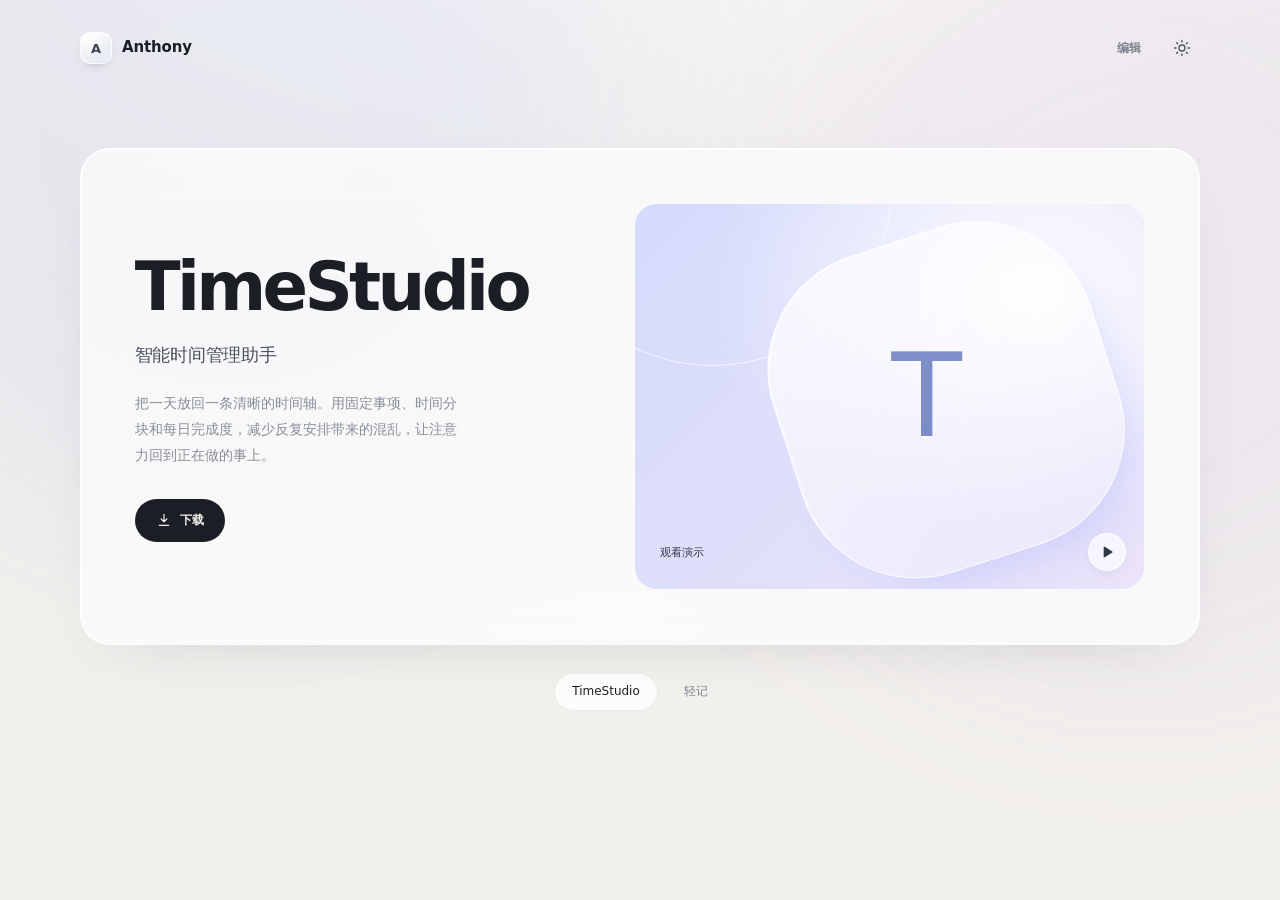
==== commit 4b568ebb: "Enable inline portfolio editing with new and delete controls" ====
--- a/index.html
+++ b/index.html
@@ -12,7 +12,8 @@
   <title>Anthony · 独立产品</title>
   <link rel="icon" href="assets/favicon.svg" type="image/svg+xml">
   <link rel="stylesheet" href="assets/css/base.css">
-  <link rel="stylesheet" href="assets/css/site.css?v=20261026">
+  <link rel="stylesheet" href="assets/css/site.css?v=20261027-inline">
+  <link rel="stylesheet" href="assets/css/inline.css?v=20261027-inline">
   <script>
     (function () {
       try {
@@ -59,7 +60,9 @@
     </div>
   </header>
 
-  <div class="preview-badge hidden" id="previewBadge">草稿预览 · 尚未发布 <a href="index.html">退出预览</a></div>
+  <div class="preview-badge hidden" id="previewBadge">草稿 <a href="index.html">查看已发布版本</a></div>
+
+  <div class="inline-editor-tools" id="inlineEditorTools"></div>
 
   <main class="stage" id="main">
     <div class="card-mount" id="cardMount" aria-busy="true">
@@ -78,7 +81,7 @@
 
   <nav class="product-nav" id="productNav" aria-label="切换作品"></nav>
 
-  <div class="home-dock" id="homeDock">
+  <div class="home-dock hidden" id="homeDock" aria-hidden="true">
     <div class="orb-stage" id="orbStage">
       <span class="orb-halo" aria-hidden="true"></span>
       <span class="orb-dispersion" aria-hidden="true"></span>
@@ -119,7 +122,7 @@
     </div>
   </noscript>
 
-  <script src="assets/js/utils.js?v=20261026"></script>
-  <script src="assets/js/site.js?v=20261026"></script>
+  <script src="assets/js/utils.js?v=20261027-inline"></script>
+  <script src="assets/js/site.js?v=20261027-inline"></script>
 </body>
 </html>
--- a/assets/css/inline.css
+++ b/assets/css/inline.css
@@ -0,0 +1,170 @@
+/* The page and its editor share one canvas. */
+:root { --shadow-card: 0 24px 70px -46px rgba(31, 40, 64, .3); }
+.ambient-blob { opacity: .09; filter: blur(110px); }
+.ambient-b { opacity: .08; }
+.ambient-c, .ambient::after, .ambient-sheen { display: none; }
+.site-header { padding-block: max(22px, env(safe-area-inset-top)) 20px; }
+.header-inner, .stage { width: min(1120px, calc(100% - 64px)); }
+.brand { gap: 10px; }
+.brand-copy strong { font-size: 15px; }
+.brand-mark { width: 32px; height: 32px; }
+.header-actions { gap: 8px; }
+.header-actions .button { min-height: 36px; padding-inline: 14px; font-size: 12px; }
+.stage { display: block; min-height: 0; padding: clamp(28px, 6vh, 64px) 0 0; }
+.product-card {
+  min-height: 480px;
+  gap: clamp(32px, 5vw, 68px);
+  padding: clamp(32px, 4.2vw, 58px);
+  border-radius: 30px;
+  background: rgba(255,255,255,.68);
+  backdrop-filter: blur(26px);
+  -webkit-backdrop-filter: blur(26px);
+}
+.product-card::after { display: none; }
+.product-kicker { display: none; }
+.product-name { margin-top: 0; font-size: clamp(44px, 5.25vw, 68px); line-height: 1.08; letter-spacing: -.055em; overflow-wrap: anywhere; }
+.product-subtitle { margin-top: 18px; font-size: 18px; line-height: 1.55; font-weight: 500; }
+.product-description { max-width: 37ch; margin-top: 22px; font-size: 14px; line-height: 1.85; color: var(--muted); }
+.product-actions { margin-top: 30px; }
+.product-actions .button.primary { min-height: 43px; padding-inline: 20px; font-size: 12px; border-radius: 999px; box-shadow: none; }
+.action-count { display: none; }
+.video-cover { aspect-ratio: 1.32; border-radius: 23px; box-shadow: none; }
+.video-cover:hover { transform: translateY(-2px); box-shadow: 0 18px 40px -30px color-mix(in srgb,var(--accent) 45%,transparent); }
+.cover-caption { display: none; }
+.cover-label { bottom: 29px; font-size: 11px; }
+.cover-monogram { opacity: .76; }
+.cover-play { width: 38px; height: 38px; bottom: 18px; right: 18px; }
+.product-nav { width: min(1120px, calc(100% - 48px)); margin: 28px auto 52px; gap: 8px; }
+.product-nav button { min-height: 38px; padding-inline: 17px; font-size: 12px; border-radius: 999px; }
+.product-nav button[aria-current="true"] { background: var(--glass-strong); box-shadow: none; }
+.layout-centered { gap: 36px; }
+.layout-centered .product-description { margin-inline: auto; max-width: 52ch; }
+.layout-centered .video-cover { width: min(720px, 100%); margin-inline: auto; aspect-ratio: 16 / 8; }
+.toast { bottom: max(24px, env(safe-area-inset-bottom)); max-width: calc(100% - 32px); }
+.preview-badge { margin-top: 8px; margin-bottom: 0; padding: 6px 12px; font-size: 10px; border-color: var(--line); background: var(--glass); color: var(--muted); box-shadow: none; }
+.inline-editor-tools { position: relative; z-index: 3; width: min(1120px, calc(100% - 64px)); margin: 16px auto 0; }
+.inline-editor-tools:empty { display: none; }
+.inline-toolbar { display: flex; flex-wrap: wrap; align-items: center; gap: 8px; padding: 10px 12px; border: 1px solid var(--glass-border); border-radius: 18px; background: var(--glass); box-shadow: 0 8px 25px -22px rgba(30,40,60,.35); }
+.inline-toolbar > * { flex: 0 0 auto; }
+.inline-toolbar .button, .inline-toolbar select { min-height: 34px; padding: 0 12px; border: 1px solid transparent; border-radius: 10px; color: var(--text-2); font-size: 12px; line-height: 1.4; background: transparent; }
+.inline-toolbar button:hover, .inline-toolbar select:hover { background: var(--glass-strong); }
+.inline-toolbar .primary { margin-left: auto; background: var(--text); color: var(--bg); padding-inline: 20px; }
+.inline-toolbar .primary:hover { background: var(--text-2); }
+.inline-toolbar .danger { color: #b24d4a; }
+.inline-toolbar svg { width: 16px; height: 16px; }
+.inline-toolbar select { max-width: 110px; cursor: pointer; }
+.inline-toolbar input[type="color"] { width: 28px; height: 28px; padding: 3px; border: 1px solid var(--line-strong); border-radius: 50%; background: var(--glass); cursor: pointer; }
+.inline-toolbar input[type="color"]::-webkit-color-swatch-wrapper { padding: 0; }
+.inline-toolbar input[type="color"]::-webkit-color-swatch { border: none; border-radius: 50%; }
+.inline-toolbar label { display: inline-flex; align-items: center; gap: 6px; color: var(--muted); font-size: 11px; }
+.inline-toolbar .toolbar-spacer { flex: 1 1 auto; }
+.inline-delete-confirm { display: flex; flex-wrap: wrap; align-items: center; gap: 8px; margin-top: 8px; padding: 10px 12px; border: 1px solid rgba(183,75,69,.16); border-radius: 14px; color: var(--text-2); background: var(--glass-strong); font-size: 12px; }
+.inline-delete-confirm > span, .inline-delete-confirm > p { flex: 1 1 120px; }
+.inline-delete-confirm .button { min-height: 32px; padding: 0 12px; border-radius: 9px; font-size: 11px; }
+.inline-delete-confirm .danger { background: #ac4842; color: white; }
+.is-editing .stage { padding-top: 18px; }
+.is-editing .product-card { overflow: visible; }
+.inline-field {
+  display: block;
+  width: 100%;
+  min-width: 0;
+  padding: 5px 8px;
+  margin-left: -8px;
+  box-sizing: border-box;
+  border: 1px solid transparent;
+  border-radius: 9px;
+  outline: none;
+  color: inherit;
+  background: transparent;
+  font: inherit;
+  letter-spacing: inherit;
+  line-height: inherit;
+  resize: none;
+  overflow: hidden;
+  transition: background .18s, border-color .18s;
+}
+.inline-field:hover { border-color: var(--line); background: color-mix(in srgb,var(--glass) 55%,transparent); }
+.inline-field:focus { border-color: color-mix(in srgb,var(--accent) 54%,transparent); background: var(--field-bg); outline: none; box-shadow: 0 0 0 3px color-mix(in srgb,var(--accent) 8%,transparent); }
+.inline-field::placeholder { color: var(--faint); opacity: .8; }
+.inline-name { font-size: clamp(44px, 5.25vw, 68px); font-weight: 640; line-height: 1.08; letter-spacing: -.055em; }
+.inline-subtitle { margin-top: 12px; font-size: 18px; line-height: 1.55; font-weight: 500; color: var(--text-2); }
+.inline-description { margin-top: 16px; font-size: 14px; line-height: 1.85; color: var(--muted); min-height: 78px; }
+.inline-video-panel { display: flex; flex-wrap: wrap; align-items: center; gap: 8px; padding-top: 8px; }
+.inline-video-panel input, .inline-downloads input:not([type="file"]), .inline-download-add input {
+  min-width: 0; min-height: 38px; padding: 9px 10px; border: 1px solid var(--line); border-radius: 10px; background: var(--field-bg); color: var(--text-2); font-size: 12px; line-height: 1.5;
+}
+.inline-video-panel input { flex: 1 1 180px; width: 100%; }
+.inline-video-panel button, .inline-downloads button { min-width: 32px; min-height: 32px; border-radius: 9px; color: var(--muted); font-size: 12px; }
+.inline-video-panel button:hover, .inline-downloads button:hover { color: var(--text); background: var(--glass-strong); }
+.inline-video-panel a { color: var(--muted); font-size: 11px; text-decoration: underline; text-underline-offset: 3px; }
+.inline-downloads { display: grid; gap: 10px; margin-top: 28px; padding-top: 20px; border-top: 1px solid var(--line); text-align: left; }
+.inline-downloads h3, .inline-downloads > label { color: var(--muted); font-size: 11px; font-weight: 500; }
+.inline-installer-row { display: grid; grid-template-columns: minmax(0, 1fr) 30px; gap: 6px; align-items: center; }
+.inline-installer-row [data-download-field="name"] { grid-column: 1; margin-left: 0; font-weight: 550; }
+.inline-installer-row [data-download-field="url"] { grid-column: 1; margin-left: 0; font-size: 11px; }
+.inline-installer-row > button { grid-column: 2; grid-row: 1 / span 2; color: #b24d4a; }
+.inline-download-add { display: flex; gap: 6px; align-items: center; }
+.inline-download-add input { flex: 1; width: 100%; margin-left: 0; }
+.inline-download-actions { display: flex; align-items: center; gap: 10px; flex-wrap: wrap; }
+.inline-downloads .file-button { min-height: 34px; padding: 7px 11px; border: 1px solid var(--line); border-radius: 10px; font-size: 11px; background: var(--glass); }
+.inline-downloads .upload-row { display: flex; flex-wrap: wrap; align-items: center; gap: 8px; margin-top: 0; }
+.inline-downloads .upload-note, .inline-downloads .upload-status { font-size: 10px; line-height: 1.5; color: var(--muted); }
+.inline-downloads .upload-progress { flex-basis: 100%; }
+.inline-error, .inline-editor-tools .form-error { margin: 10px 0 0; font-size: 12px; }
+.empty-album { display: grid; place-content: center; justify-items: center; gap: 20px; min-height: 440px; border: 1px solid var(--glass-border); border-radius: 30px; background: var(--glass); }
+.empty-album h1 { font-size: 28px; font-weight: 550; letter-spacing: -.03em; }
+.empty-album p { font-size: 13px; color: var(--muted); }
+.empty-album .button { border-radius: 999px; }
+.inline-editor-tools button:disabled, .is-editing input:disabled, .is-editing textarea:disabled { cursor: wait; opacity: .5; }
+.is-editing .product-name, .is-editing .product-subtitle, .is-editing .product-description { max-width: 100%; }
+.is-editing .layout-centered .product-copy { width: 100%; max-width: 720px; margin-inline: auto; }
+.is-editing .layout-centered .inline-name, .is-editing .layout-centered .inline-subtitle { text-align: center; }
+.is-editing .layout-centered .inline-description { text-align: left; }
+.sheet .publish-box { margin: 0; border: none; background: transparent; }
+.sheet .publish-head { padding-top: 0; }
+.sheet .publish-label { font-size: 12px; }
+.sheet .connect-fields { gap: 12px; }
+.sheet .connect-fields .token-note { font-size: 10px; }
+html[data-theme="dark"] .product-card { background: rgba(24,26,32,.76); box-shadow: 0 24px 70px -36px rgba(0,0,0,.5); }
+html[data-theme="dark"] .inline-toolbar .danger, html[data-theme="dark"] .inline-installer-row > button { color: #e5a19b; }
+@media (max-width: 820px) {
+  .header-inner, .stage, .inline-editor-tools { width: calc(100% - 40px); }
+  .site-header { padding-block: max(18px, env(safe-area-inset-top)) 12px; }
+  .stage { padding-top: 22px; }
+  .product-card { min-height: 0; padding: 30px; gap: 30px; }
+  .product-name, .inline-name { font-size: clamp(40px,8vw,62px); }
+  .product-subtitle, .inline-subtitle { font-size: 17px; }
+  .product-description, .inline-description { font-size: 14px; }
+  .video-cover { aspect-ratio: 16 / 10; }
+  .inline-toolbar { gap: 4px; padding: 8px; border-radius: 14px; }
+  .inline-toolbar .button, .inline-toolbar select { padding-inline: 9px; font-size: 11px; }
+  .inline-toolbar label { gap: 4px; }
+  .product-nav { margin-top: 22px; }
+}
+@media (max-width: 520px) {
+  .header-inner, .stage, .inline-editor-tools { width: calc(100% - 32px); }
+  .brand-copy strong { font-size: 14px; }
+  .stage { padding-top: 16px; }
+  .product-card { padding: 26px 23px; border-radius: 25px; gap: 27px; }
+  .product-name, .inline-name { font-size: clamp(36px,11vw,52px); }
+  .product-subtitle, .inline-subtitle { margin-top: 13px; font-size: 16px; }
+  .product-description, .inline-description { margin-top: 17px; font-size: 13px; }
+  .product-actions { margin-top: 24px; }
+  .video-cover { border-radius: 19px; }
+  .cover-label { left: 19px; bottom: 26px; }
+  .product-nav { width: calc(100% - 32px); gap: 6px; margin-bottom: 32px; }
+  .product-nav button { min-height: 36px; font-size: 11px; padding-inline: 14px; }
+  .inline-editor-tools { margin-top: 8px; }
+  .inline-toolbar { gap: 3px; }
+  .inline-toolbar .button, .inline-toolbar select { padding-inline: 6px; min-height: 36px; font-size: 11px; }
+  .inline-toolbar .primary { padding-inline: 14px; }
+  .inline-toolbar label { font-size: 0; }
+  .inline-toolbar input[type="color"] { width: 24px; height: 24px; }
+  .inline-downloads { margin-top: 20px; padding-top: 16px; }
+  .is-editing .product-card { padding-inline: 22px; }
+  .preview-badge { font-size: 10px; }
+  .empty-album { min-height: 380px; border-radius: 25px; }
+}
+@media (prefers-reduced-motion: reduce) {
+  .inline-field, .video-cover { transition: none; }
+}
